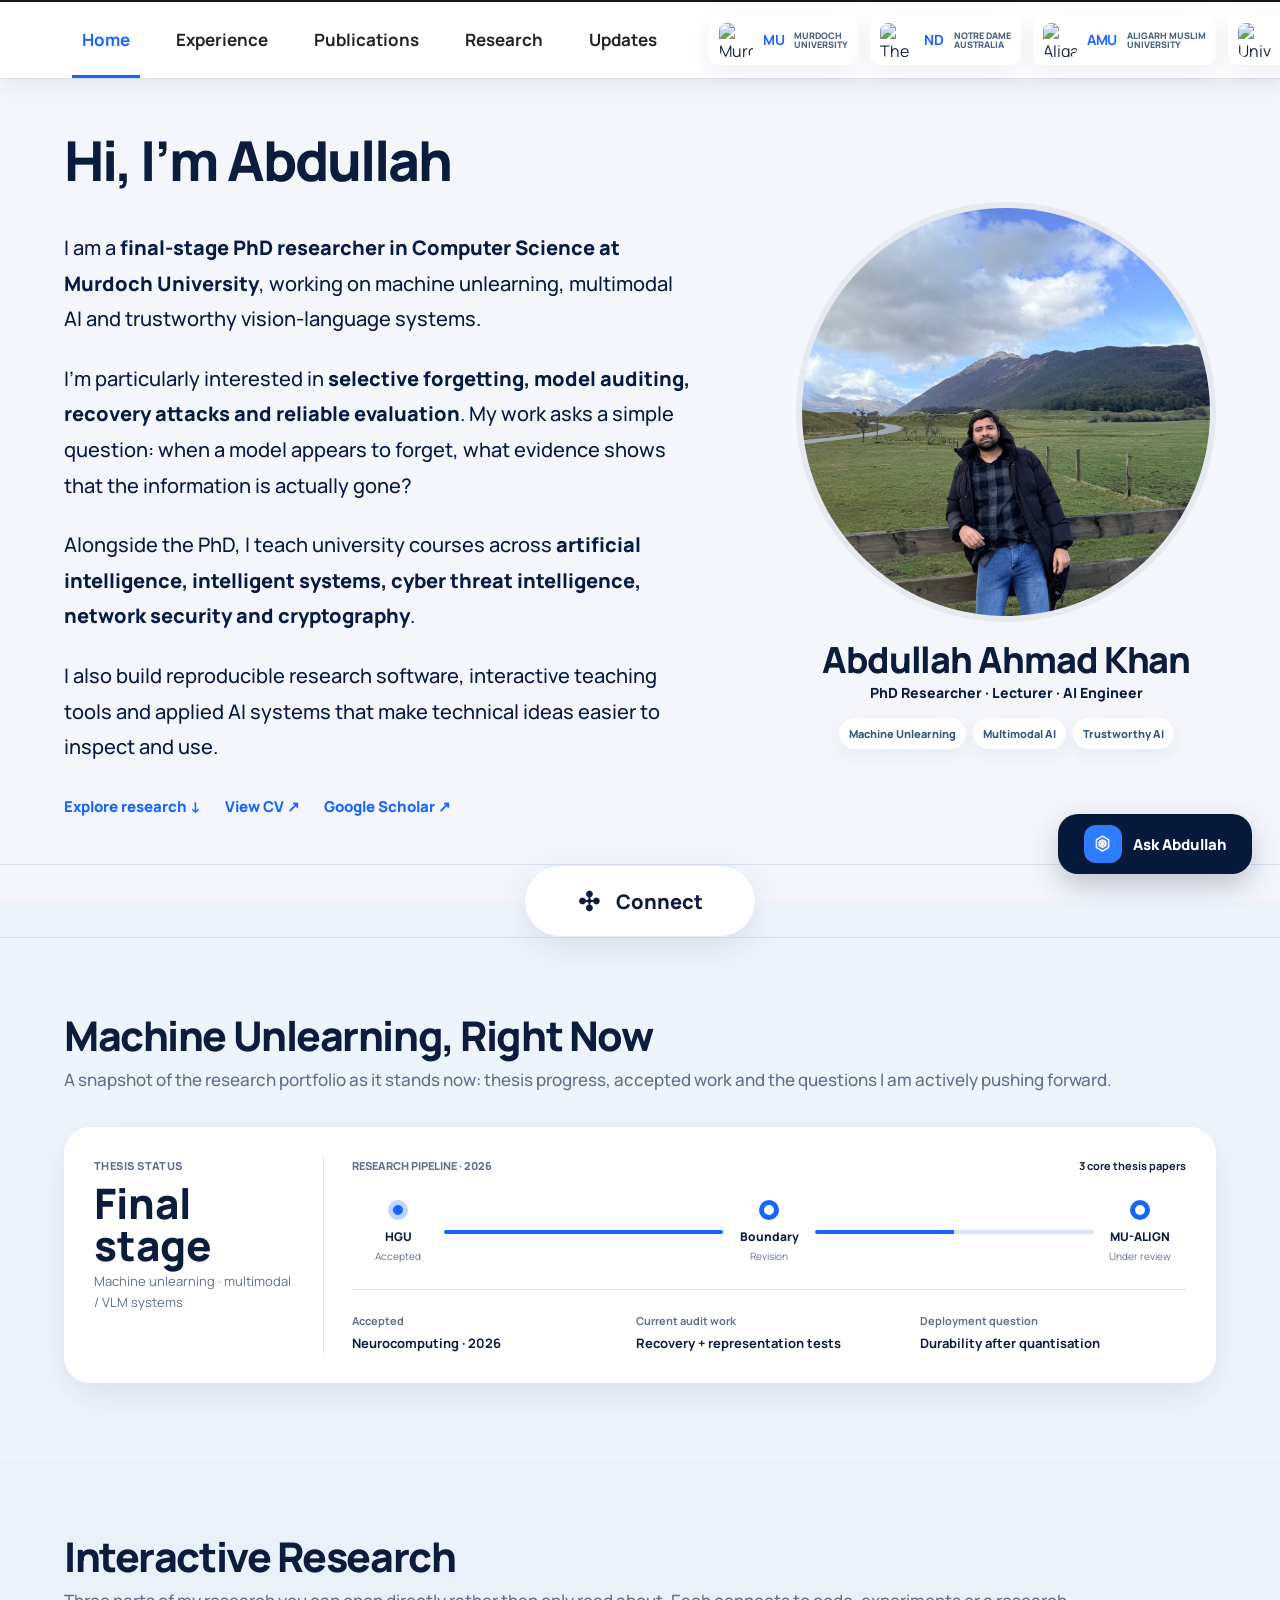
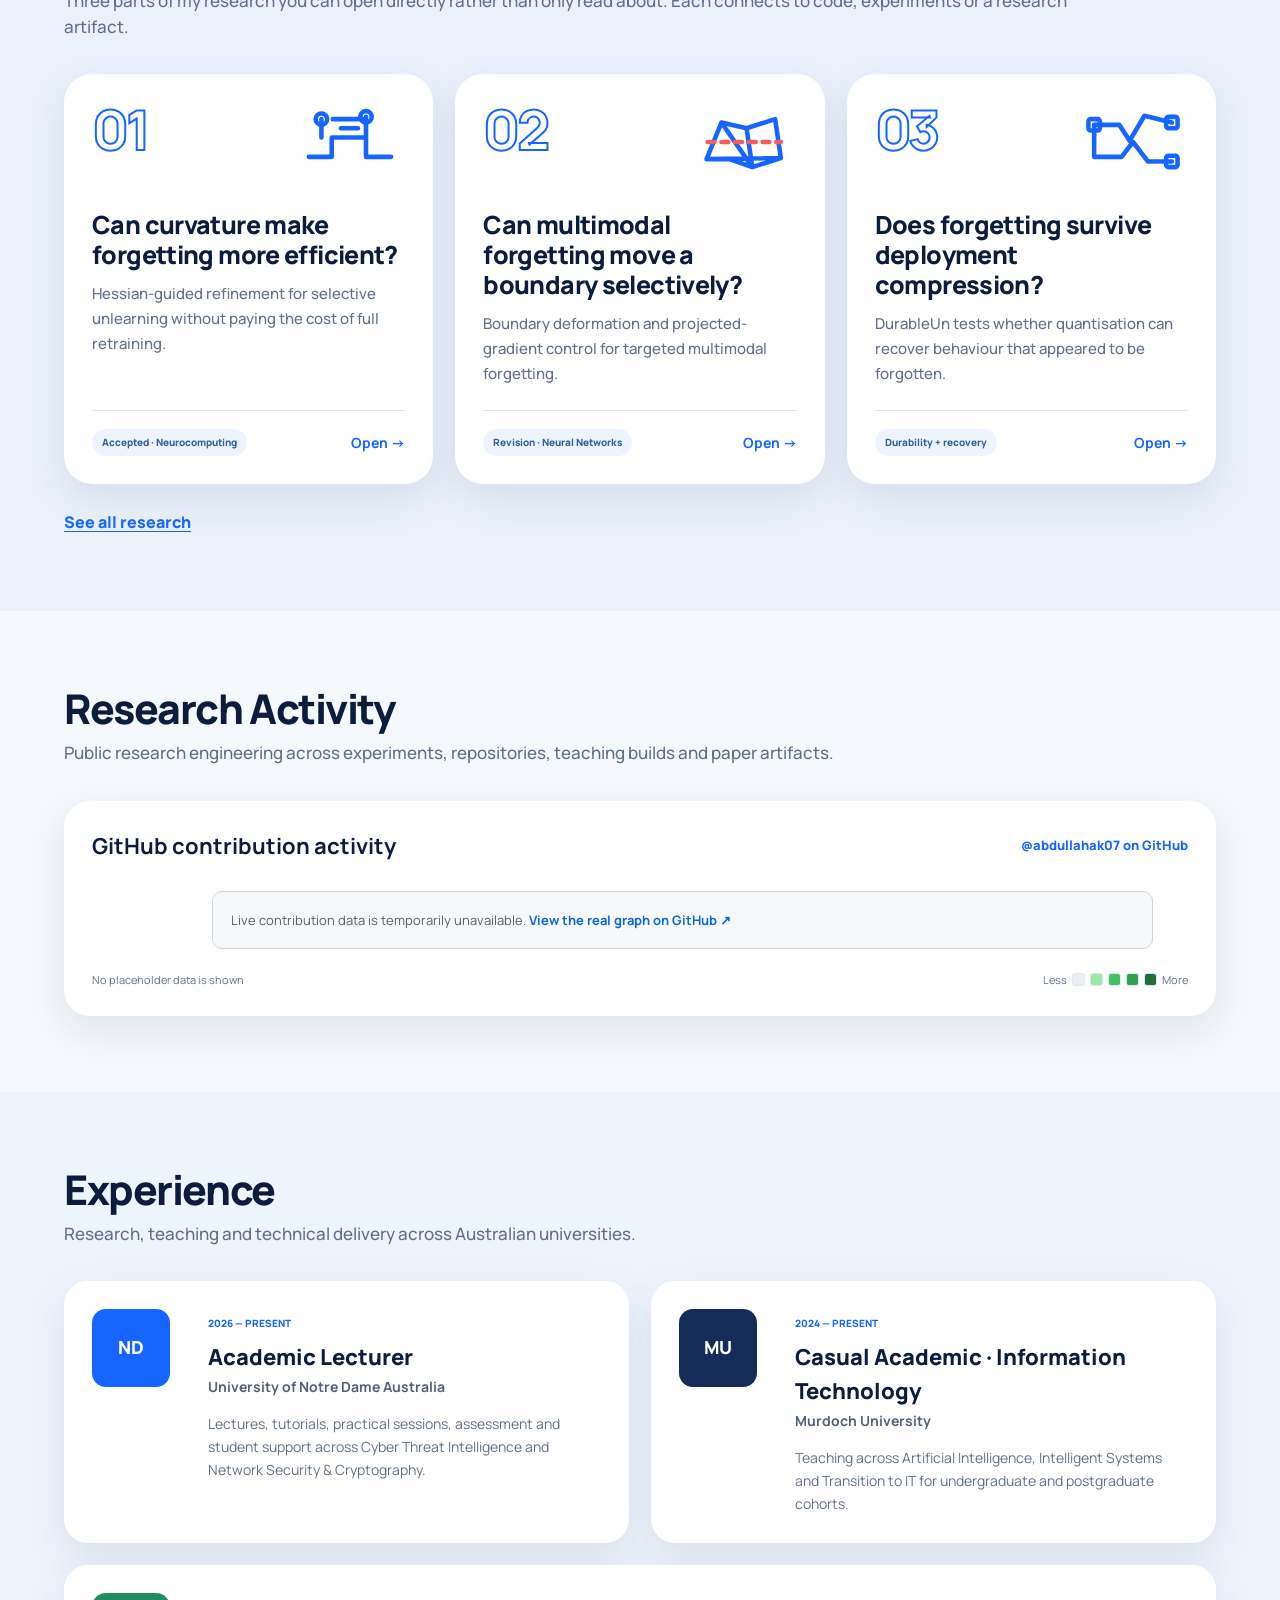
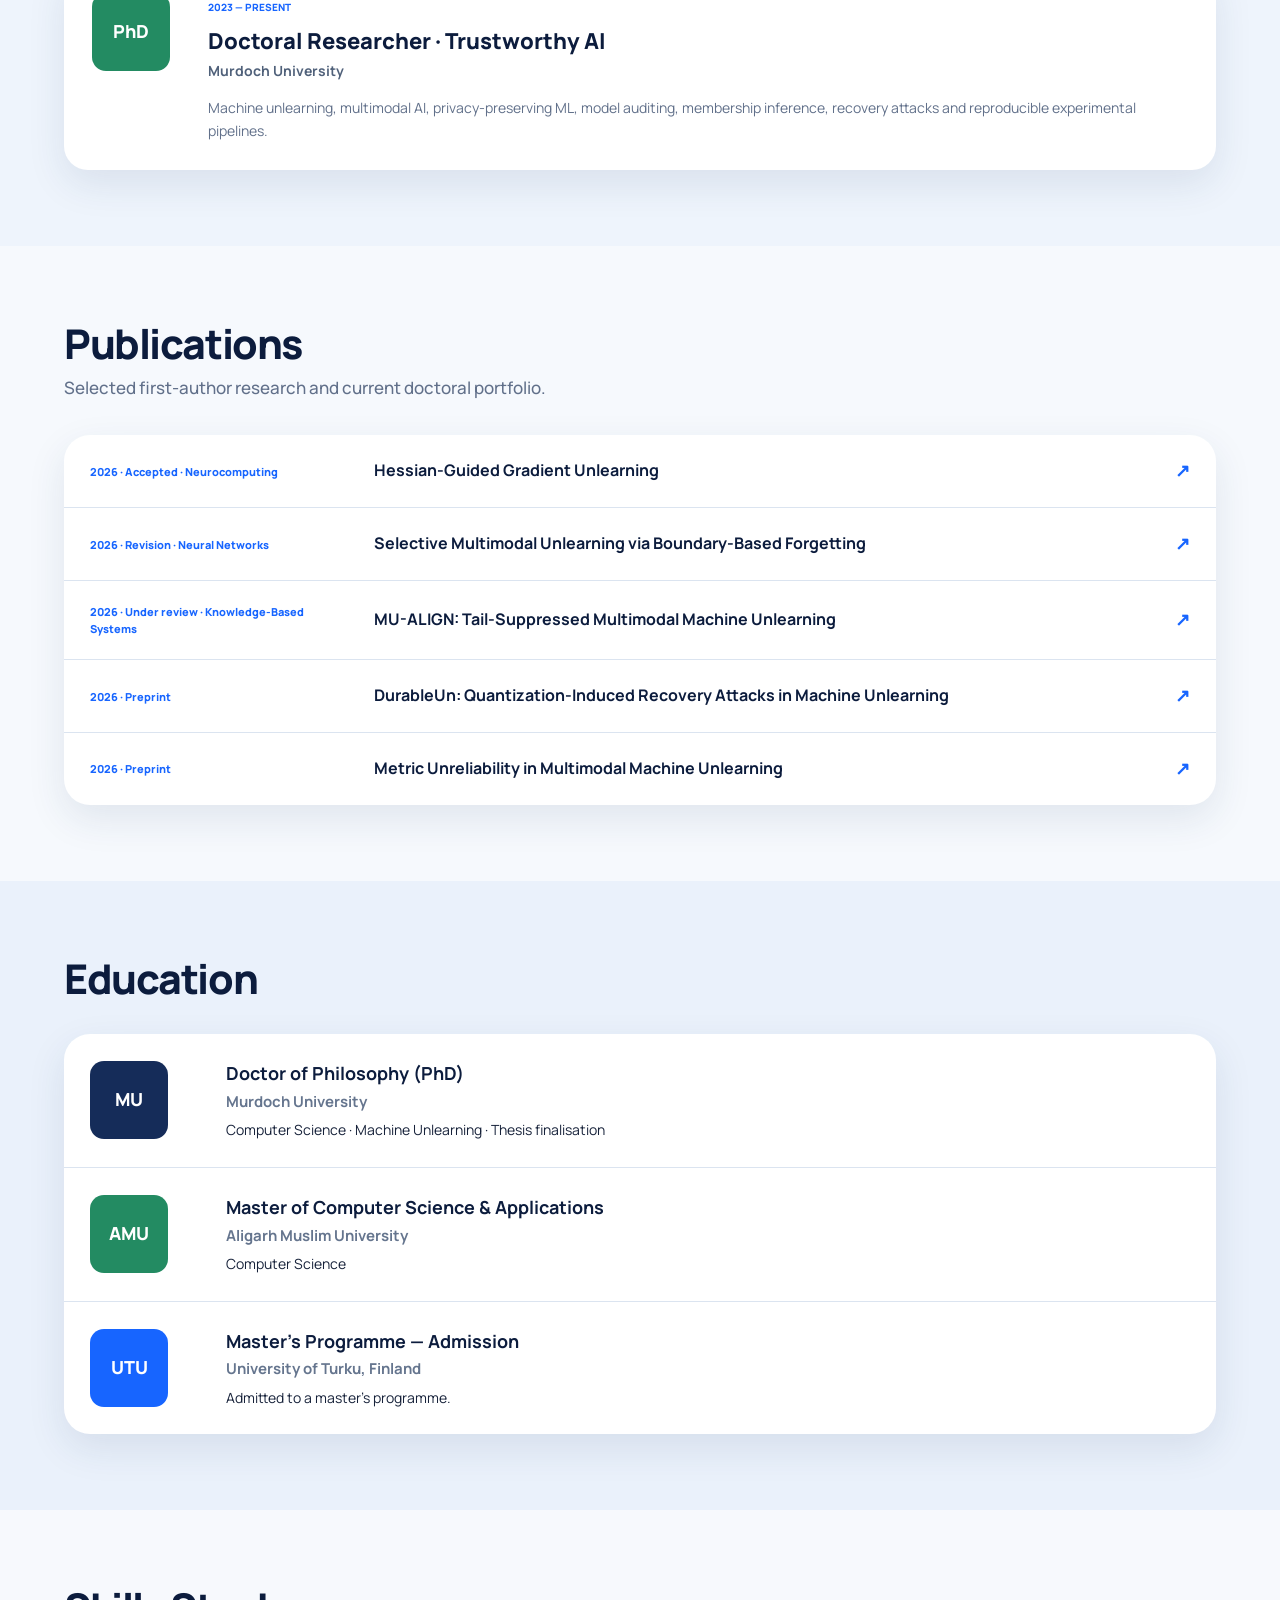
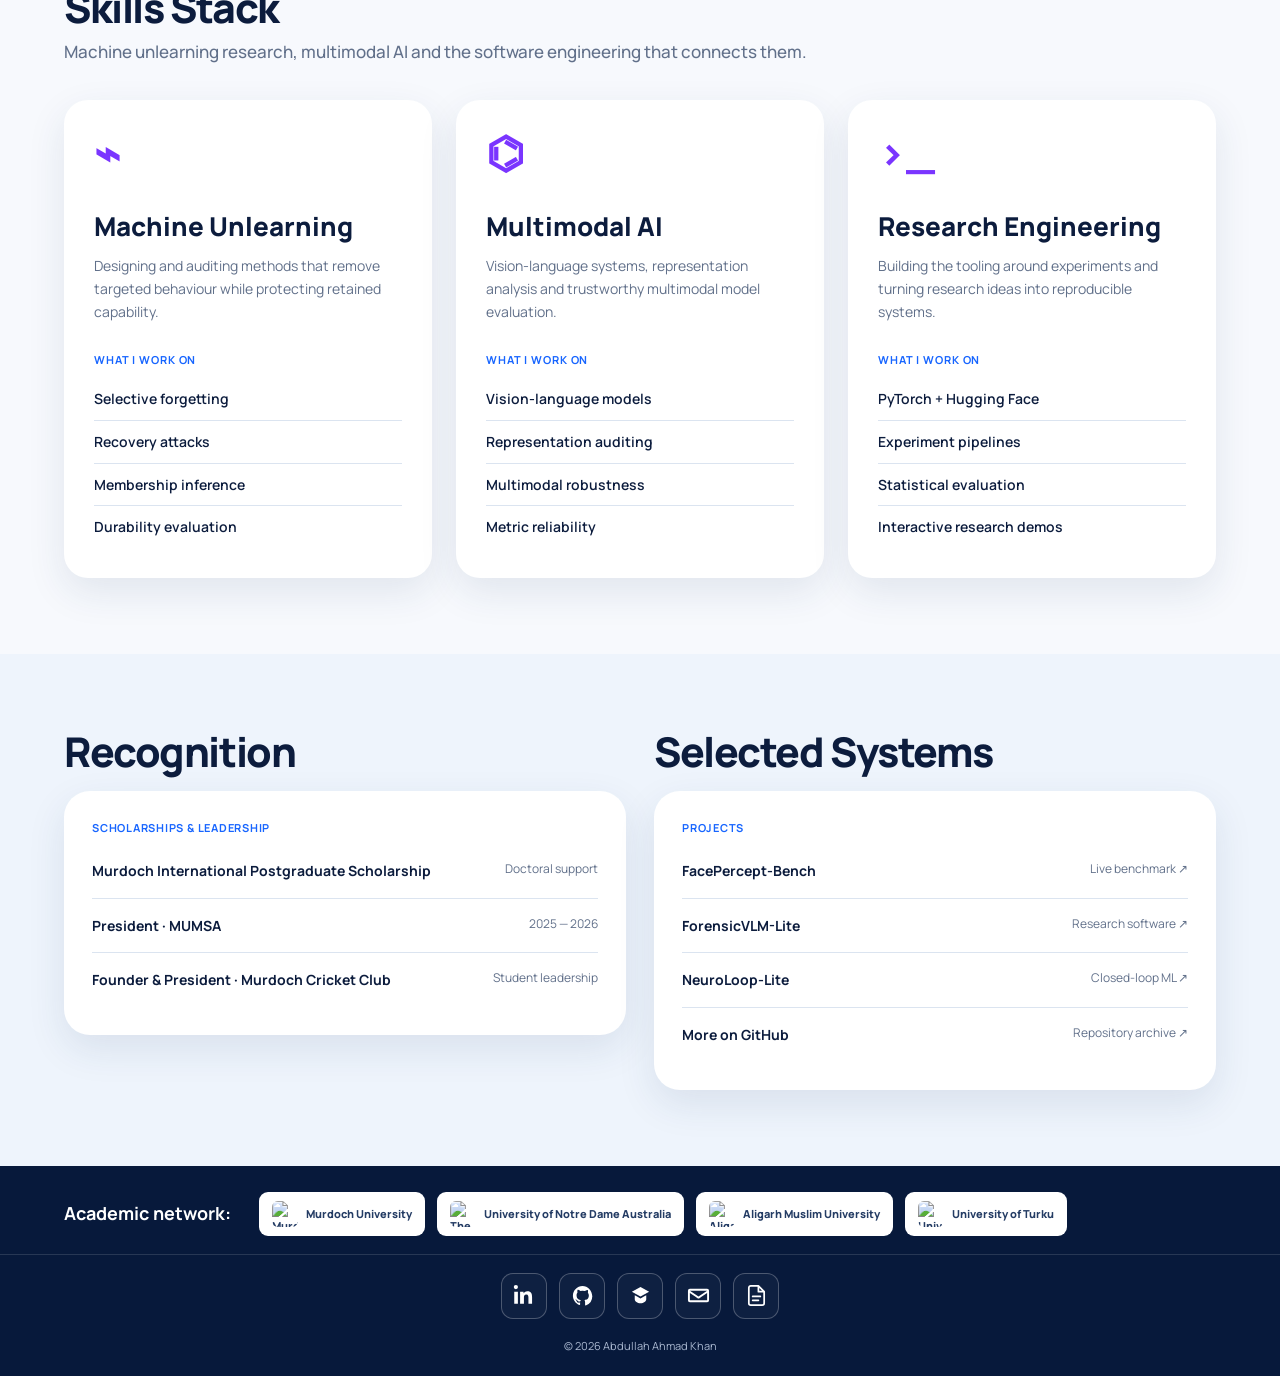
==== index.html @ 315a7f31 "Point homepage directly to uploaded portrait" ====
<!doctype html>
<html lang="en">
<head>
  <meta charset="utf-8" />
  <meta name="viewport" content="width=device-width, initial-scale=1" />
  <meta name="theme-color" content="#f3f6fb" />
  <meta name="description" content="Abdullah Ahmad Khan — PhD researcher, university lecturer and AI engineer working on machine unlearning, multimodal AI and trustworthy vision-language systems." />
  <title>Abdullah Ahmad Khan — Research · Teaching · AI</title>
  <link rel="preconnect" href="https://fonts.googleapis.com" />
  <link rel="preconnect" href="https://fonts.gstatic.com" crossorigin />
  <link href="https://fonts.googleapis.com/css2?family=Manrope:wght@400;500;600;700;800&display=swap" rel="stylesheet" />
  <link rel="stylesheet" href="styles.css?v=30" />
</head>
<body>
  <a class="skip-link" href="#main">Skip to content</a>

  <header class="site-header">
    <div class="nav-shell">
      <nav class="main-nav" aria-label="Primary navigation">
        <a class="active" href="#home">Home</a>
        <a href="#experience">Experience</a>
        <a href="#publications">Publications</a>
        <a href="#research">Research</a>
        <a href="#updates">Updates</a>
      </nav>

      <div class="institution-strip" aria-label="Institutions">
        <span class="institution"><b>MU</b><em>Murdoch<br>University</em></span>
        <span class="institution"><b>ND</b><em>Notre Dame<br>Australia</em></span>
        <span class="institution"><b>AMU</b><em>Aligarh Muslim<br>University</em></span>
      </div>

      <button class="menu-button" type="button" aria-expanded="false" aria-controls="mobileMenu">Menu</button>
    </div>
    <nav id="mobileMenu" class="mobile-menu" aria-hidden="true">
      <a href="#home">Home</a><a href="#experience">Experience</a><a href="#publications">Publications</a><a href="#research">Research</a><a href="#updates">Updates</a><a href="cv.html">CV</a>
    </nav>
  </header>

  <main id="main">
    <section id="home" class="hero section-bg" data-section>
      <div class="content hero-grid">
        <div class="hero-copy">
          <h1>Hi, I’m Abdullah</h1>
          <p>I am a <strong>final-stage PhD researcher in Computer Science at Murdoch University</strong>, working on machine unlearning, multimodal AI and trustworthy vision-language systems.</p>
          <p>I’m particularly interested in <strong>selective forgetting, model auditing, recovery attacks and reliable evaluation</strong>. My work asks a simple question: when a model appears to forget, what evidence shows that the information is actually gone?</p>
          <p>Alongside the PhD, I teach university courses across <strong>artificial intelligence, intelligent systems, cyber threat intelligence, network security and cryptography</strong>.</p>
          <p>I also build reproducible research software, interactive teaching tools and applied AI systems that make technical ideas easier to inspect and use.</p>
          <div class="hero-links">
            <a href="#research">Explore research ↓</a>
            <a href="cv.html">View CV ↗</a>
            <a href="https://scholar.google.com/citations?user=CXdZEF0AAAAJ&hl=en" target="_blank" rel="noopener">Google Scholar ↗</a>
          </div>
        </div>

        <aside class="hero-profile">
          <figure class="portrait-circle">
            <img src="assets/abdullah-profile.jpeg?v=1" alt="Portrait of Abdullah Ahmad Khan" width="900" height="900" fetchpriority="high" />
          </figure>
          <h2>Abdullah Ahmad Khan</h2>
          <p>PhD Researcher · Lecturer · AI Engineer</p>
          <div class="profile-badges"><span>Machine Unlearning</span><span>Multimodal AI</span><span>Trustworthy AI</span></div>
        </aside>
      </div>
    </section>

    <div class="connect-divider"><button type="button" data-connect-open><span>✣</span> Connect</button></div>

    <section id="updates" class="section section-tint" data-section>
      <div class="content">
        <div class="section-heading">
          <h2>Machine Unlearning, Right Now</h2>
          <p>A snapshot of the research portfolio as it stands now: thesis progress, accepted work and the questions I am actively pushing forward.</p>
        </div>

        <div class="status-card">
          <div class="status-feature">
            <span class="mini-label">THESIS STATUS</span>
            <strong>Final stage</strong>
            <p>Machine unlearning · multimodal / VLM systems</p>
          </div>
          <div class="pipeline">
            <div class="pipeline-head"><span>RESEARCH PIPELINE · 2026</span><b>3 core thesis papers</b></div>
            <div class="pipeline-track" aria-label="Research pipeline">
              <div class="pipeline-node done"><i></i><span>HGU</span><small>Accepted</small></div>
              <div class="pipeline-line done"></div>
              <div class="pipeline-node active"><i></i><span>Boundary</span><small>Revision</small></div>
              <div class="pipeline-line active"></div>
              <div class="pipeline-node active"><i></i><span>MU-ALIGN</span><small>Under review</small></div>
            </div>
            <div class="pipeline-notes">
              <div><span>Accepted</span><strong>Neurocomputing · 2026</strong></div>
              <div><span>Current audit work</span><strong>Recovery + representation tests</strong></div>
              <div><span>Deployment question</span><strong>Durability after quantisation</strong></div>
            </div>
          </div>
        </div>
      </div>
    </section>

    <section id="research" class="section section-blue" data-section>
      <div class="content">
        <div class="section-heading">
          <h2>Interactive Research</h2>
          <p>Three parts of my research you can open directly rather than only read about. Each connects to code, experiments or a research artifact.</p>
        </div>

        <div class="research-cards">
          <a class="research-card" href="https://github.com/abdullahak07/Hessian-Guided-Paper" target="_blank" rel="noopener">
            <div class="card-top"><span class="card-number">01</span><svg viewBox="0 0 96 70" aria-hidden="true"><path d="M12 48h20V31h30v17h22M23 31V15m39 16V13M33 15h29M40 23h15"/><circle cx="23" cy="15" r="5"/><circle cx="62" cy="13" r="5"/></svg></div>
            <h3>Can curvature make forgetting more efficient?</h3>
            <p>Hessian-guided refinement for selective unlearning without paying the cost of full retraining.</p>
            <div class="card-foot"><span>Accepted · Neurocomputing</span><b>Open →</b></div>
          </a>

          <a class="research-card" href="https://github.com/abdullahak07/BoundaryUnl" target="_blank" rel="noopener">
            <div class="card-top"><span class="card-number">02</span><svg viewBox="0 0 96 70" aria-hidden="true"><path d="M17 50 30 18l22 5 25-8 5 34-25 8-20-7zM30 18l27 39M52 23l5 34M17 50l65-1"/><path class="dash" d="M18 35h64"/></svg></div>
            <h3>Can multimodal forgetting move a boundary selectively?</h3>
            <p>Boundary deformation and projected-gradient control for targeted multimodal forgetting.</p>
            <div class="card-foot"><span>Revision · Neural Networks</span><b>Open →</b></div>
          </a>

          <a class="research-card" href="https://arxiv.org/abs/2605.02196" target="_blank" rel="noopener">
            <div class="card-top"><span class="card-number">03</span><svg viewBox="0 0 96 70" aria-hidden="true"><path d="M14 20h22l9 14 13-22 24 6M14 20v28h24l10-13 13 17h21"/><rect x="9" y="15" width="10" height="10" rx="2"/><rect x="77" y="13" width="10" height="10" rx="2"/><rect x="77" y="47" width="10" height="10" rx="2"/></svg></div>
            <h3>Does forgetting survive deployment compression?</h3>
            <p>DurableUn tests whether quantisation can recover behaviour that appeared to be forgotten.</p>
            <div class="card-foot"><span>Durability + recovery</span><b>Open →</b></div>
          </a>
        </div>

        <a class="section-link" href="#publications">See all research</a>
      </div>
    </section>

    <section class="section activity-section">
      <div class="content">
        <div class="section-heading">
          <h2>Research Activity</h2>
          <p>Public research engineering across experiments, repositories, teaching builds and paper artifacts.</p>
        </div>
        <div class="activity-card">
          <div class="activity-head"><strong>Public GitHub work</strong><a href="https://github.com/abdullahak07" target="_blank" rel="noopener">@abdullahak07 on GitHub</a></div>
          <div class="activity-months"><span>Sep</span><span>Oct</span><span>Nov</span><span>Dec</span><span>Jan</span><span>Feb</span><span>Mar</span><span>Apr</span><span>May</span><span>Jun</span><span>Jul</span><span>Aug</span></div>
          <div class="heatmap-wrap"><div id="activityGrid" class="activity-grid" aria-hidden="true"></div></div>
          <div class="activity-foot"><span>Research code · teaching demos · applied systems</span><span>Less <i class="l0"></i><i class="l1"></i><i class="l2"></i><i class="l3"></i><i class="l4"></i> More</span></div>
        </div>
      </div>
    </section>

    <section id="experience" class="section section-tint" data-section>
      <div class="content">
        <div class="section-heading"><h2>Experience</h2><p>Research, teaching and technical delivery across Australian universities.</p></div>
        <div class="experience-grid">
          <article class="info-card">
            <div class="logo-mark blue">ND</div>
            <div><span class="eyebrow">2026 — PRESENT</span><h3>Academic Lecturer</h3><h4>University of Notre Dame Australia</h4><p>Lectures, tutorials, practical sessions, assessment and student support across Cyber Threat Intelligence and Network Security & Cryptography.</p></div>
          </article>
          <article class="info-card">
            <div class="logo-mark navy">MU</div>
            <div><span class="eyebrow">2024 — PRESENT</span><h3>Casual Academic · Information Technology</h3><h4>Murdoch University</h4><p>Teaching across Artificial Intelligence, Intelligent Systems and Transition to IT for undergraduate and postgraduate cohorts.</p></div>
          </article>
          <article class="info-card wide">
            <div class="logo-mark green">PhD</div>
            <div><span class="eyebrow">2023 — PRESENT</span><h3>Doctoral Researcher · Trustworthy AI</h3><h4>Murdoch University</h4><p>Machine unlearning, multimodal AI, privacy-preserving ML, model auditing, membership inference, recovery attacks and reproducible experimental pipelines.</p></div>
          </article>
        </div>
      </div>
    </section>

    <section id="publications" class="section publications-section" data-section>
      <div class="content">
        <div class="section-heading"><h2>Publications</h2><p>Selected first-author research and current doctoral portfolio.</p></div>
        <div class="publication-card">
          <a href="https://github.com/abdullahak07/Hessian-Guided-Paper" target="_blank" rel="noopener"><span>2026 · Accepted · Neurocomputing</span><strong>Hessian-Guided Gradient Unlearning</strong><b>↗</b></a>
          <a href="https://github.com/abdullahak07/BoundaryUnl" target="_blank" rel="noopener"><span>2026 · Revision · Neural Networks</span><strong>Selective Multimodal Unlearning via Boundary-Based Forgetting</strong><b>↗</b></a>
          <a href="https://github.com/abdullahak07/MU-Align" target="_blank" rel="noopener"><span>2026 · Under review · Knowledge-Based Systems</span><strong>MU-ALIGN: Tail-Suppressed Multimodal Machine Unlearning</strong><b>↗</b></a>
          <a href="https://arxiv.org/abs/2605.02196" target="_blank" rel="noopener"><span>2026 · Preprint</span><strong>DurableUn: Quantization-Induced Recovery Attacks in Machine Unlearning</strong><b>↗</b></a>
          <a href="https://arxiv.org/abs/2605.02206" target="_blank" rel="noopener"><span>2026 · Preprint</span><strong>Metric Unreliability in Multimodal Machine Unlearning</strong><b>↗</b></a>
        </div>
      </div>
    </section>

    <section class="section section-blue education-section">
      <div class="content">
        <div class="section-heading"><h2>Education</h2></div>
        <div class="education-card">
          <article><div class="logo-mark navy">MU</div><div><strong>Doctor of Philosophy (PhD)</strong><span>Murdoch University</span><p>Computer Science · Machine Unlearning · Thesis finalisation</p></div></article>
          <article><div class="logo-mark green">AMU</div><div><strong>Master of Computer Science & Applications</strong><span>Aligarh Muslim University</span><p>Computer Science</p></div></article>
        </div>
      </div>
    </section>

    <section class="section skills-section">
      <div class="content">
        <div class="section-heading"><h2>Skills Stack</h2><p>Machine unlearning research, multimodal AI and the software engineering that connects them.</p></div>
        <div class="skills-grid">
          <article class="skill-card"><div class="skill-icon">⌁</div><h3>Machine Unlearning</h3><p>Designing and auditing methods that remove targeted behaviour while protecting retained capability.</p><h4>WHAT I WORK ON</h4><ul><li>Selective forgetting</li><li>Recovery attacks</li><li>Membership inference</li><li>Durability evaluation</li></ul></article>
          <article class="skill-card"><div class="skill-icon">⌬</div><h3>Multimodal AI</h3><p>Vision-language systems, representation analysis and trustworthy multimodal model evaluation.</p><h4>WHAT I WORK ON</h4><ul><li>Vision-language models</li><li>Representation auditing</li><li>Multimodal robustness</li><li>Metric reliability</li></ul></article>
          <article class="skill-card"><div class="skill-icon">›_</div><h3>Research Engineering</h3><p>Building the tooling around experiments and turning research ideas into reproducible systems.</p><h4>WHAT I WORK ON</h4><ul><li>PyTorch + Hugging Face</li><li>Experiment pipelines</li><li>Statistical evaluation</li><li>Interactive research demos</li></ul></article>
        </div>
      </div>
    </section>

    <section class="section recognition-section section-tint">
      <div class="content two-panel-grid">
        <div>
          <div class="section-heading compact"><h2>Recognition</h2></div>
          <div class="white-panel">
            <h4>SCHOLARSHIPS & LEADERSHIP</h4>
            <div class="list-row"><strong>Murdoch International Postgraduate Scholarship</strong><span>Doctoral support</span></div>
            <div class="list-row"><strong>President · MUMSA</strong><span>2025 — 2026</span></div>
            <div class="list-row"><strong>Founder & President · Murdoch Cricket Club</strong><span>Student leadership</span></div>
          </div>
        </div>
        <div>
          <div class="section-heading compact"><h2>Selected Systems</h2></div>
          <div class="white-panel">
            <h4>PROJECTS</h4>
            <a class="list-row" href="https://face-percept-bench.vercel.app/" target="_blank" rel="noopener"><strong>FacePercept-Bench</strong><span>Live benchmark ↗</span></a>
            <a class="list-row" href="https://github.com/abdullahak07/ForensicVLM" target="_blank" rel="noopener"><strong>ForensicVLM-Lite</strong><span>Research software ↗</span></a>
            <a class="list-row" href="https://github.com/abdullahak07/NeuroLoop-Lite" target="_blank" rel="noopener"><strong>NeuroLoop-Lite</strong><span>Closed-loop ML ↗</span></a>
            <a class="list-row" href="https://github.com/abdullahak07?tab=repositories" target="_blank" rel="noopener"><strong>More on GitHub</strong><span>Repository archive ↗</span></a>
          </div>
        </div>
      </div>
    </section>
  </main>

  <footer class="site-footer">
    <div class="footer-top content"><strong>Academic network:</strong><div class="footer-badges"><span>Murdoch University</span><span>University of Notre Dame Australia</span><span>Aligarh Muslim University</span></div></div>
    <div class="footer-bottom content">
      <div class="socials"><a href="https://www.linkedin.com/in/abdullahakhan" target="_blank" rel="noopener">in</a><a href="https://github.com/abdullahak07" target="_blank" rel="noopener">GH</a><a href="https://scholar.google.com/citations?user=CXdZEF0AAAAJ&hl=en" target="_blank" rel="noopener">GS</a><a href="mailto:aahmad607@gmail.com">@</a><a href="cv.html">CV</a></div>
      <span>© <span id="year"></span> Abdullah Ahmad Khan</span>
    </div>
  </footer>

  <button class="top-button" type="button" data-top>↑ Top</button>
  <button class="connect-button" type="button" data-connect-open><span>✣</span> Connect</button>

  <div class="connect-panel" data-connect-panel aria-hidden="true">
    <button class="connect-close" type="button" data-connect-close aria-label="Close connect panel">×</button>
    <span class="mini-label">CONNECT</span><h2>Let’s talk.</h2><p>Research collaboration, teaching, academic roles or applied AI work.</p>
    <a href="mailto:aahmad607@gmail.com">Email Abdullah ↗</a><a href="https://www.linkedin.com/in/abdullahakhan" target="_blank" rel="noopener">LinkedIn ↗</a><a href="cv.html">View CV ↗</a>
  </div>

  <script src="script.js?v=31" defer></script>
</body>
</html>
---- styles.css ----
:root{
  --bg:#f3f6fb;
  --bg-2:#edf3fb;
  --surface:#ffffff;
  --navy:#0c1c3d;
  --text:#17223a;
  --muted:#61708a;
  --line:#dbe4f0;
  --blue:#1765ff;
  --blue-2:#2f7bff;
  --blue-soft:#e8f0ff;
  --green:#20b57b;
  --orange:#f58a5f;
  --shadow:0 14px 38px rgba(30,55,95,.10);
  --radius:26px;
  --content:1500px;
  --gutter:clamp(24px,5vw,72px);
  --font:"Manrope",Arial,sans-serif;
}

*{box-sizing:border-box}
html{scroll-behavior:smooth;background:var(--bg)}
body{margin:0;background:var(--bg);color:var(--text);font-family:var(--font);font-size:16px;line-height:1.55;-webkit-font-smoothing:antialiased;text-rendering:optimizeLegibility}
a{color:inherit;text-decoration:none}
button,input,textarea{font:inherit}
img{display:block;max-width:100%}
::selection{background:#cfe0ff;color:var(--navy)}
:focus-visible{outline:3px solid rgba(23,101,255,.35);outline-offset:3px}

.content{width:min(var(--content),100%);margin:0 auto;padding-left:var(--gutter);padding-right:var(--gutter)}
section[id]{scroll-margin-top:86px}
.skip-link{position:fixed;top:10px;left:12px;z-index:10000;transform:translateY(-160%);background:var(--navy);color:white;padding:10px 14px;border-radius:10px}
.skip-link:focus{transform:none}

.site-header{position:sticky;top:0;z-index:1000;background:rgba(255,255,255,.98);border-top:2px solid #151515;border-bottom:1px solid #dbe2ec;box-shadow:0 6px 20px rgba(20,38,70,.08)}
.nav-shell{width:min(var(--content),100%);min-height:76px;margin:0 auto;padding:0 var(--gutter);display:grid;grid-template-columns:auto 1fr auto;align-items:center;gap:34px}
.main-nav{display:flex;align-items:stretch;height:76px;gap:10px}
.main-nav a{position:relative;display:flex;align-items:center;padding:0 18px;font-size:17px;font-weight:700;color:#232323;transition:color .18s ease}
.main-nav a::after{content:"";position:absolute;left:8px;right:8px;bottom:0;height:3px;background:var(--blue);transform:scaleX(0);transform-origin:center;transition:transform .18s ease}
.main-nav a:hover,.main-nav a.active{color:var(--blue)}
.main-nav a:hover::after,.main-nav a.active::after{transform:scaleX(1)}
.institution-strip{justify-self:end;display:flex;align-items:center;gap:12px}
.institution{display:flex;align-items:center;gap:9px;min-height:50px;padding:6px 11px;border-radius:10px;background:#fff;box-shadow:0 8px 24px rgba(25,48,85,.07)}
.institution b{font-size:14px;color:var(--blue);letter-spacing:-.02em}
.institution em{font-style:normal;font-size:9px;line-height:1.05;font-weight:800;color:#45607e;text-transform:uppercase}
.menu-button{display:none;background:none;border:0;color:var(--navy);font-weight:800;font-size:15px;cursor:pointer;min-height:44px}
.mobile-menu{display:none}

.section{padding:76px 0}
.section-bg{background:#f4f6fb}
.section-tint{background:#eef4fc}
.section-blue{background:#eaf1fb}
.section-heading{margin-bottom:34px}
.section-heading h2{margin:0;color:var(--navy);font-size:clamp(34px,3.2vw,48px);line-height:1.05;letter-spacing:-.035em;font-weight:800}
.section-heading p{max-width:1050px;margin:10px 0 0;color:var(--muted);font-size:17px;line-height:1.55;font-weight:500}
.section-heading.compact{margin-bottom:18px}
.section-link{display:inline-block;margin-top:26px;color:var(--blue);font-size:16px;font-weight:800;text-decoration:underline;text-underline-offset:3px}

.hero{padding:54px 0 46px}
.hero-grid{display:grid;grid-template-columns:minmax(0,1.08fr) minmax(360px,.72fr);gap:clamp(58px,8vw,130px);align-items:center}
.hero-copy h1{margin:0 0 42px;color:var(--navy);font-size:clamp(44px,4.3vw,64px);line-height:1;font-weight:800;letter-spacing:-.035em}
.hero-copy p{max-width:790px;margin:0 0 24px;color:#071b42;font-size:20px;line-height:1.78;font-weight:500}
.hero-copy strong{font-weight:800;color:#061b43}
.hero-links{display:flex;flex-wrap:wrap;gap:14px 24px;margin-top:30px}
.hero-links a{color:var(--blue);font-weight:800;font-size:15px}
.hero-profile{text-align:center}
.portrait-circle{width:min(100%,520px);aspect-ratio:1;margin:0 auto;border-radius:50%;padding:7px;background:#e6eaf0;overflow:hidden}
.portrait-circle img{width:100%;height:100%;border-radius:50%;object-fit:cover;object-position:center top}
.hero-profile h2{margin:18px 0 2px;color:var(--navy);font-size:36px;line-height:1.1;font-weight:800;letter-spacing:-.03em}
.hero-profile>p{margin:0;color:var(--navy);font-size:14px;font-weight:800}
.profile-badges{display:flex;justify-content:center;flex-wrap:wrap;gap:7px;margin-top:14px}
.profile-badges span{padding:7px 10px;border-radius:999px;background:white;color:#38557b;font-size:11px;font-weight:800;box-shadow:0 6px 16px rgba(33,57,94,.06)}

.connect-divider{position:relative;height:74px;background:linear-gradient(to bottom,#f4f6fb 50%,#eef4fc 50%);border-top:1px solid #d9e2ef;border-bottom:1px solid #d9e2ef;display:flex;align-items:center;justify-content:center}
.connect-divider button{display:inline-flex;align-items:center;gap:16px;min-width:232px;min-height:72px;justify-content:center;border:1px solid #e4eaf3;border-radius:999px;background:white;color:var(--navy);box-shadow:var(--shadow);font-size:20px;font-weight:800;cursor:pointer}
.connect-divider button span{font-size:26px}

.status-card,.activity-card,.education-card,.publication-card,.white-panel{background:white;border-radius:var(--radius);box-shadow:var(--shadow)}
.status-card{display:grid;grid-template-columns:230px 1fr;gap:28px;padding:30px}
.status-feature{border-right:1px solid var(--line);padding-right:26px}
.mini-label{display:block;color:#5e6f87;font-size:11px;font-weight:800;letter-spacing:.04em}
.status-feature strong{display:block;margin:8px 0 5px;color:var(--navy);font-size:42px;line-height:1;font-weight:800}
.status-feature p{margin:0;color:var(--muted);font-size:13px}
.pipeline{min-width:0}
.pipeline-head{display:flex;justify-content:space-between;gap:20px;color:#60708a;font-size:11px;font-weight:800}
.pipeline-head b{color:var(--navy)}
.pipeline-track{display:grid;grid-template-columns:auto 1fr auto 1fr auto;align-items:center;margin:26px 0 24px}
.pipeline-node{text-align:center;min-width:92px}
.pipeline-node i{display:block;width:20px;height:20px;margin:0 auto 8px;border-radius:50%;border:5px solid #d8e5ff;background:#8fb4ff}
.pipeline-node.done i{background:var(--blue);border-color:#bfd3ff}
.pipeline-node.active i{background:#fff;border:5px solid var(--blue)}
.pipeline-node span{display:block;color:var(--navy);font-size:12px;font-weight:800}
.pipeline-node small{display:block;margin-top:2px;color:var(--muted);font-size:10px}
.pipeline-line{height:4px;background:#dbe7f8;border-radius:99px}
.pipeline-line.done{background:var(--blue)}
.pipeline-line.active{background:linear-gradient(to right,var(--blue) 50%,#dbe7f8 50%)}
.pipeline-notes{display:grid;grid-template-columns:repeat(3,1fr);gap:18px;padding-top:22px;border-top:1px solid var(--line)}
.pipeline-notes span{display:block;color:var(--muted);font-size:11px;font-weight:700}
.pipeline-notes strong{display:block;margin-top:4px;color:var(--navy);font-size:13px}

.research-cards{display:grid;grid-template-columns:repeat(3,1fr);gap:22px}
.research-card{display:flex;flex-direction:column;min-height:410px;padding:28px;border-radius:28px;background:white;box-shadow:var(--shadow);transition:transform .2s ease,box-shadow .2s ease}
.research-card:hover{transform:translateY(-4px);box-shadow:0 20px 44px rgba(30,55,95,.15)}
.card-top{display:flex;justify-content:space-between;align-items:flex-start;gap:24px}
.card-number{font-size:55px;line-height:1;color:white;-webkit-text-stroke:2px var(--blue);font-weight:800;letter-spacing:-.06em}
.research-card svg{width:110px;height:80px;stroke:var(--blue);fill:none;stroke-width:4;stroke-linecap:round;stroke-linejoin:round}
.research-card svg .dash{stroke-dasharray:6 6;stroke:#f45d5d}
.research-card h3{margin:28px 0 12px;color:var(--navy);font-size:25px;line-height:1.2;font-weight:800;letter-spacing:-.025em}
.research-card>p{margin:0;color:var(--muted);font-size:15px;line-height:1.65;font-weight:500}
.card-foot{margin-top:auto;padding-top:18px;border-top:1px solid var(--line);display:flex;justify-content:space-between;gap:18px;align-items:center}
.card-foot span{padding:6px 10px;border-radius:999px;background:#eef4ff;color:#375f98;font-size:10px;font-weight:800}
.card-foot b{color:var(--blue);font-size:14px}

.activity-section{background:#f5f8fc}
.activity-card{padding:28px}
.activity-head,.activity-foot{display:flex;justify-content:space-between;gap:24px;align-items:center}
.activity-head strong{color:var(--navy);font-size:22px}
.activity-head a{color:var(--blue);font-size:13px;font-weight:800}
.activity-months{display:grid;grid-template-columns:repeat(12,1fr);gap:5px;margin:22px 35px 6px 120px;color:var(--muted);font-size:10px}
.heatmap-wrap{overflow:hidden;padding:0 35px 0 120px}
.activity-grid{display:grid;grid-template-rows:repeat(7,13px);grid-auto-flow:column;grid-auto-columns:13px;gap:4px;min-width:max-content}
.activity-grid i{display:block;width:13px;height:13px;border-radius:3px;background:#eef3fb;border:1px solid #dce7f7}
.activity-grid i.l1{background:#dce9ff}.activity-grid i.l2{background:#a9c7ff}.activity-grid i.l3{background:#6498ff}.activity-grid i.l4{background:#1765ff}
.activity-foot{margin-top:22px;color:var(--muted);font-size:11px}
.activity-foot span:last-child{display:flex;align-items:center;gap:5px}
.activity-foot i{display:inline-block;width:13px;height:13px;border-radius:3px;border:1px solid #dce7f7}
.activity-foot .l0{background:#eef3fb}.activity-foot .l1{background:#dce9ff}.activity-foot .l2{background:#a9c7ff}.activity-foot .l3{background:#6498ff}.activity-foot .l4{background:#1765ff}

.experience-grid{display:grid;grid-template-columns:1fr 1fr;gap:22px}
.info-card{display:grid;grid-template-columns:92px 1fr;gap:24px;padding:28px;background:white;border-radius:24px;box-shadow:var(--shadow)}
.info-card.wide{grid-column:1/-1}
.logo-mark{width:78px;height:78px;border-radius:14px;display:grid;place-items:center;color:white;font-size:18px;font-weight:800}
.logo-mark.blue{background:#1765ff}.logo-mark.navy{background:#152c59}.logo-mark.green{background:#238b62}
.info-card .eyebrow{color:var(--blue);font-size:10px;font-weight:800}
.info-card h3{margin:6px 0 2px;color:var(--navy);font-size:22px;font-weight:800}
.info-card h4{margin:0;color:#50617a;font-size:14px}
.info-card p{margin:14px 0 0;color:var(--muted);font-size:14px;line-height:1.65}

.publications-section{background:#f6f9fd}
.publication-card{overflow:hidden}
.publication-card a{display:grid;grid-template-columns:260px minmax(0,1fr) 34px;gap:24px;align-items:center;padding:22px 26px;border-bottom:1px solid var(--line);transition:background .18s ease}
.publication-card a:last-child{border-bottom:0}
.publication-card a:hover{background:#f7faff}
.publication-card span{color:var(--blue);font-size:11px;font-weight:800}
.publication-card strong{color:var(--navy);font-size:16px;line-height:1.35}
.publication-card b{justify-self:end;color:var(--blue);font-size:18px}

.education-card{overflow:hidden}
.education-card article{display:grid;grid-template-columns:110px 1fr;gap:26px;align-items:center;padding:26px;border-bottom:1px solid var(--line)}
.education-card article:last-child{border-bottom:0}
.education-card strong{display:block;color:var(--navy);font-size:18px}
.education-card span{display:block;margin-top:2px;color:#65758e;font-size:15px;font-weight:700}
.education-card p{margin:6px 0 0;color:var(--text);font-size:14px}

.skills-section{background:#f7f9fd}
.skills-grid{display:grid;grid-template-columns:repeat(3,1fr);gap:24px}
.skill-card{padding:30px;background:white;border-radius:24px;box-shadow:var(--shadow)}
.skill-icon{height:58px;color:#7a35ff;font-size:44px;font-weight:700;line-height:1}
.skill-card h3{margin:18px 0 8px;color:var(--navy);font-size:26px;font-weight:800}
.skill-card>p{margin:0;color:var(--muted);font-size:14px;line-height:1.65}
.skill-card h4{margin:28px 0 10px;color:var(--blue);font-size:11px;letter-spacing:.08em}
.skill-card ul{list-style:none;margin:0;padding:0}
.skill-card li{padding:10px 0;border-bottom:1px solid var(--line);color:var(--navy);font-size:14px;font-weight:600}
.skill-card li:last-child{border-bottom:0}

.two-panel-grid{display:grid;grid-template-columns:1fr 1fr;gap:28px}
.white-panel{padding:28px}
.white-panel h4{margin:0 0 8px;color:var(--blue);font-size:11px;letter-spacing:.07em}
.list-row{display:flex;justify-content:space-between;gap:24px;padding:16px 0;border-bottom:1px solid var(--line)}
.list-row:last-child{border-bottom:0}
.list-row strong{color:var(--navy);font-size:14px}
.list-row span{color:var(--muted);font-size:12px;text-align:right}

.site-footer{background:#07193b;color:white;padding:26px 0 22px}
.footer-top{display:flex;align-items:center;gap:28px;padding-bottom:18px;border-bottom:1px solid rgba(255,255,255,.13)}
.footer-top>strong{font-size:18px}
.footer-badges{display:flex;flex-wrap:wrap;gap:12px}
.footer-badges span{padding:9px 13px;border-radius:9px;background:white;color:#243c64;font-size:11px;font-weight:800}
.footer-bottom{display:flex;justify-content:space-between;gap:24px;align-items:center;padding-top:18px;color:#aab8d0;font-size:11px}
.socials{display:flex;gap:12px}
.socials a{display:grid;place-items:center;min-width:42px;height:42px;padding:0 9px;border:1px solid rgba(255,255,255,.28);border-radius:10px;color:white;font-size:12px;font-weight:800}

.top-button,.connect-button{position:fixed;right:28px;z-index:900;border:0;cursor:pointer;font-weight:800;box-shadow:0 12px 30px rgba(18,41,77,.24)}
.top-button{bottom:94px;min-width:86px;height:48px;border-radius:16px;background:var(--blue);color:white;opacity:0;pointer-events:none;transform:translateY(10px);transition:.2s ease}
.top-button.visible{opacity:1;pointer-events:auto;transform:none}
.connect-button{bottom:26px;min-width:210px;height:60px;border-radius:20px;background:#07193b;color:white;font-size:15px}
.connect-button span{display:inline-grid;place-items:center;width:34px;height:34px;margin-right:8px;border-radius:11px;background:#2e7cff}
.connect-panel{position:fixed;right:28px;bottom:100px;z-index:950;width:min(360px,calc(100vw - 32px));padding:28px;border-radius:24px;background:white;box-shadow:0 24px 70px rgba(9,31,68,.24);transform:translateY(20px) scale(.98);opacity:0;pointer-events:none;transition:.2s ease}
.connect-panel.open{transform:none;opacity:1;pointer-events:auto}
.connect-panel h2{margin:8px 0;color:var(--navy);font-size:32px}
.connect-panel p{margin:0 0 18px;color:var(--muted);font-size:14px}
.connect-panel>a{display:block;padding:12px 0;border-top:1px solid var(--line);color:var(--blue);font-weight:800}
.connect-close{position:absolute;right:16px;top:12px;border:0;background:none;color:var(--muted);font-size:28px;cursor:pointer}

@media(max-width:1180px){
  .institution-strip .institution:nth-child(3){display:none}
  .main-nav a{padding:0 11px;font-size:15px}
  .hero-grid{grid-template-columns:1fr 420px;gap:50px}
  .hero-copy p{font-size:18px}
  .research-card{min-height:440px}
}

@media(max-width:960px){
  .nav-shell{grid-template-columns:1fr auto;min-height:68px}
  .main-nav,.institution-strip{display:none}
  .menu-button{display:block}
  .mobile-menu{display:none;padding:12px var(--gutter) 18px;border-top:1px solid var(--line);background:white}
  .mobile-menu.open{display:grid}
  .mobile-menu a{padding:12px 0;border-bottom:1px solid var(--line);font-weight:800;color:var(--navy)}
  .hero-grid{grid-template-columns:1fr;gap:42px}
  .hero-profile{max-width:520px;margin:0 auto}
  .portrait-circle{width:min(86vw,470px)}
  .status-card{grid-template-columns:1fr}
  .status-feature{border-right:0;border-bottom:1px solid var(--line);padding:0 0 22px}
  .research-cards,.skills-grid{grid-template-columns:1fr}
  .research-card{min-height:360px}
  .experience-grid,.two-panel-grid{grid-template-columns:1fr}
  .info-card.wide{grid-column:auto}
  .publication-card a{grid-template-columns:180px 1fr 28px}
}

@media(max-width:700px){
  body{font-size:15px}
  .section{padding:54px 0}
  .hero{padding:38px 0 34px}
  .hero-copy h1{font-size:42px;margin-bottom:28px}
  .hero-copy p{font-size:16px;line-height:1.7;margin-bottom:18px}
  .hero-profile h2{font-size:28px}
  .connect-divider{height:62px}
  .connect-divider button{min-width:190px;min-height:58px;font-size:16px}
  .section-heading h2{font-size:34px}
  .section-heading p{font-size:15px}
  .pipeline-track{grid-template-columns:1fr;gap:12px}
  .pipeline-line{width:4px;height:28px;margin:auto}
  .pipeline-notes{grid-template-columns:1fr}
  .activity-head,.activity-foot{align-items:flex-start;flex-direction:column}
  .activity-months{display:none}
  .heatmap-wrap{padding:0;overflow:auto;margin-top:20px}
  .activity-grid{grid-auto-columns:11px;grid-template-rows:repeat(7,11px);gap:3px}
  .activity-grid i{width:11px;height:11px}
  .info-card{grid-template-columns:64px 1fr;padding:22px;gap:16px}
  .logo-mark{width:58px;height:58px;font-size:13px}
  .publication-card a{grid-template-columns:1fr 24px;gap:8px 16px;padding:20px}
  .publication-card span{grid-column:1/-1}
  .publication-card strong{font-size:14px}
  .education-card article{grid-template-columns:68px 1fr;padding:20px;gap:16px}
  .list-row{flex-direction:column;gap:3px}
  .list-row span{text-align:left}
  .footer-top,.footer-bottom{align-items:flex-start;flex-direction:column}
  .top-button,.connect-button{right:14px}
  .connect-button{min-width:150px;height:54px}
  .connect-panel{right:16px;bottom:86px}
}

@media(prefers-reduced-motion:reduce){html{scroll-behavior:auto}*{animation:none!important;transition:none!important}}
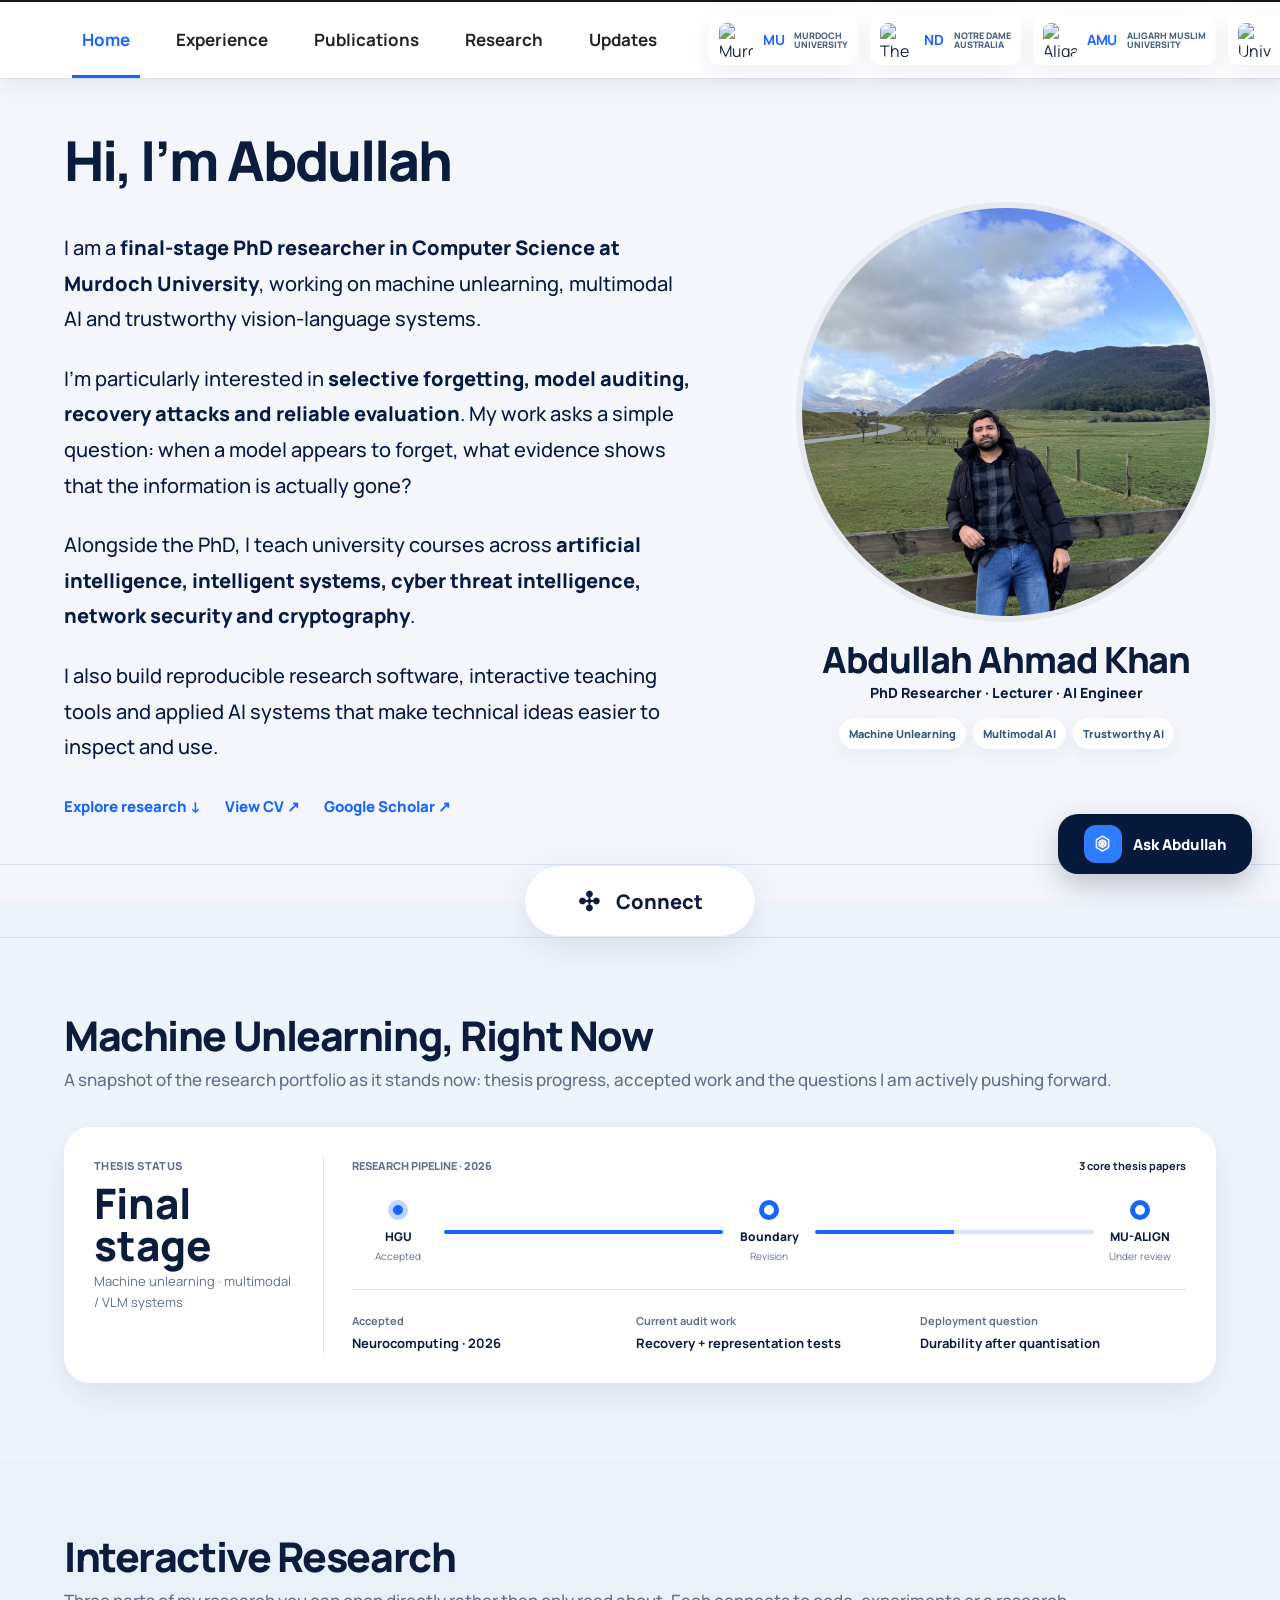
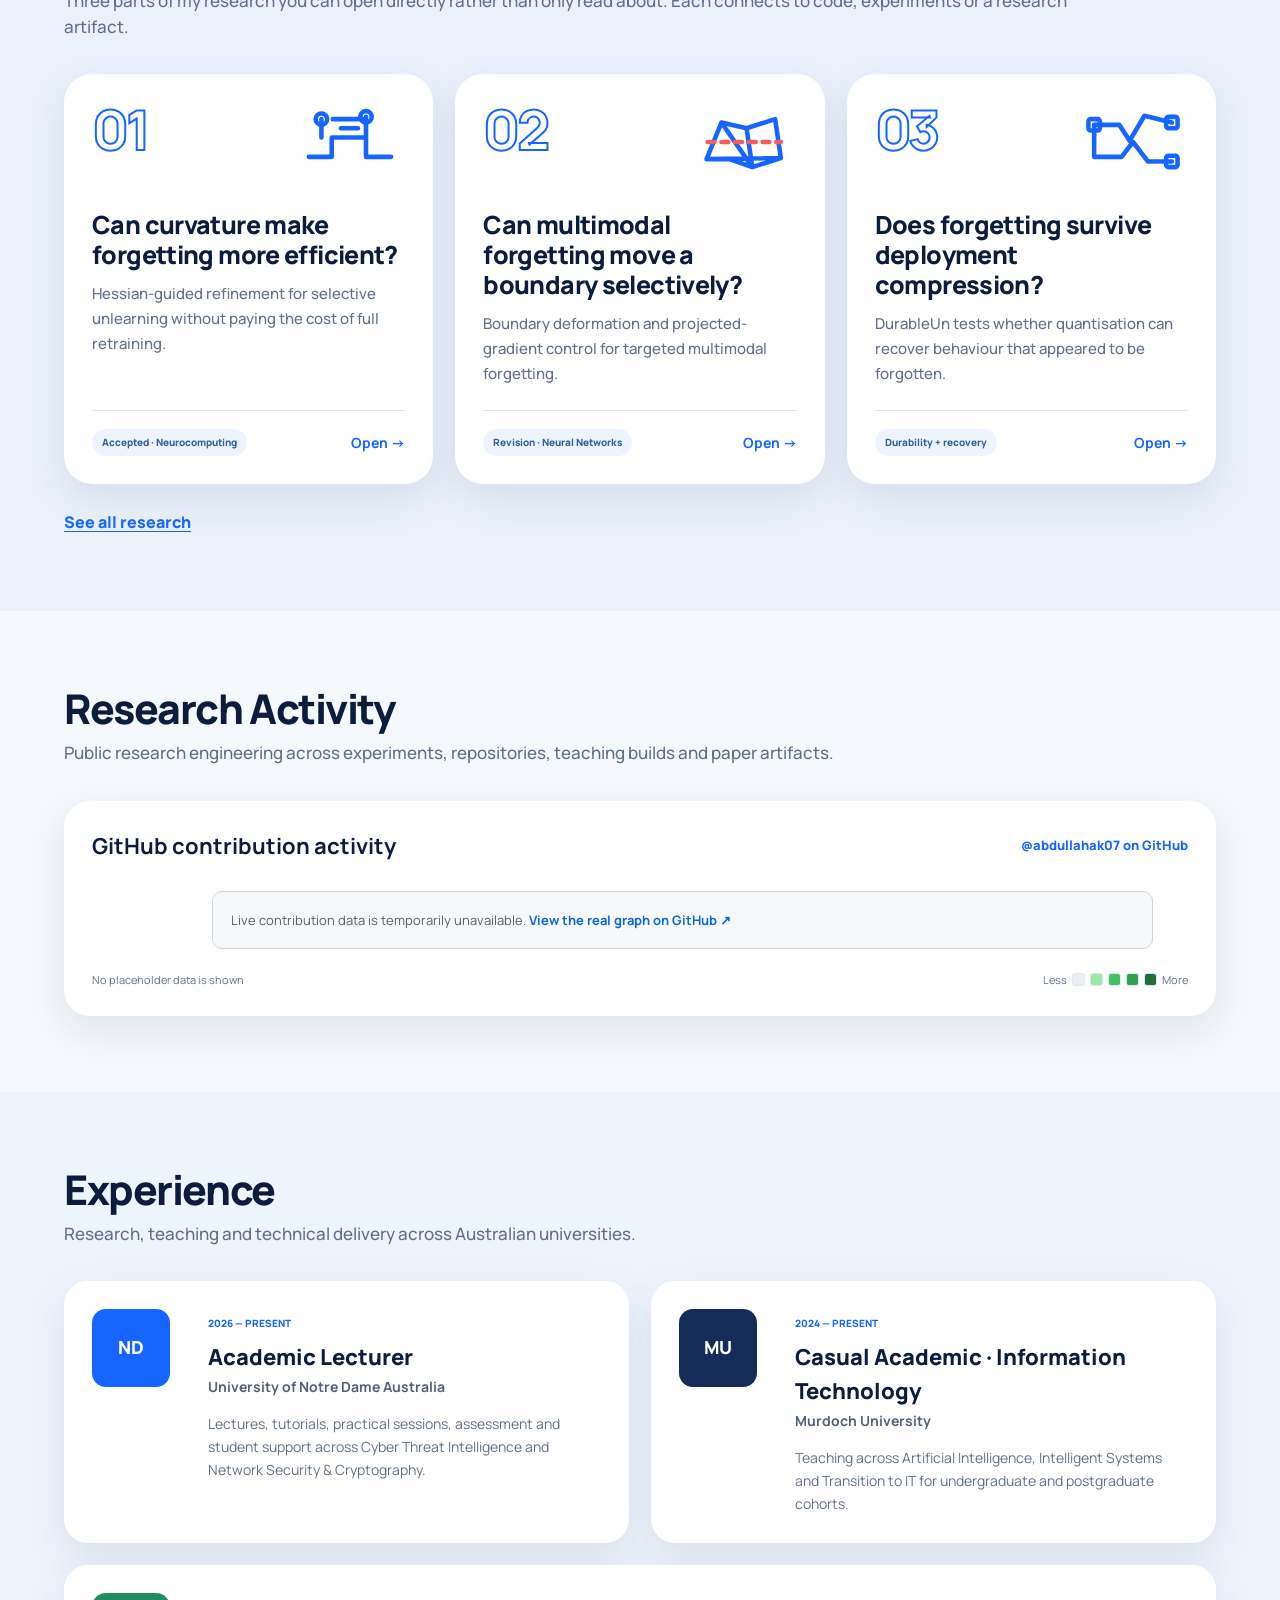
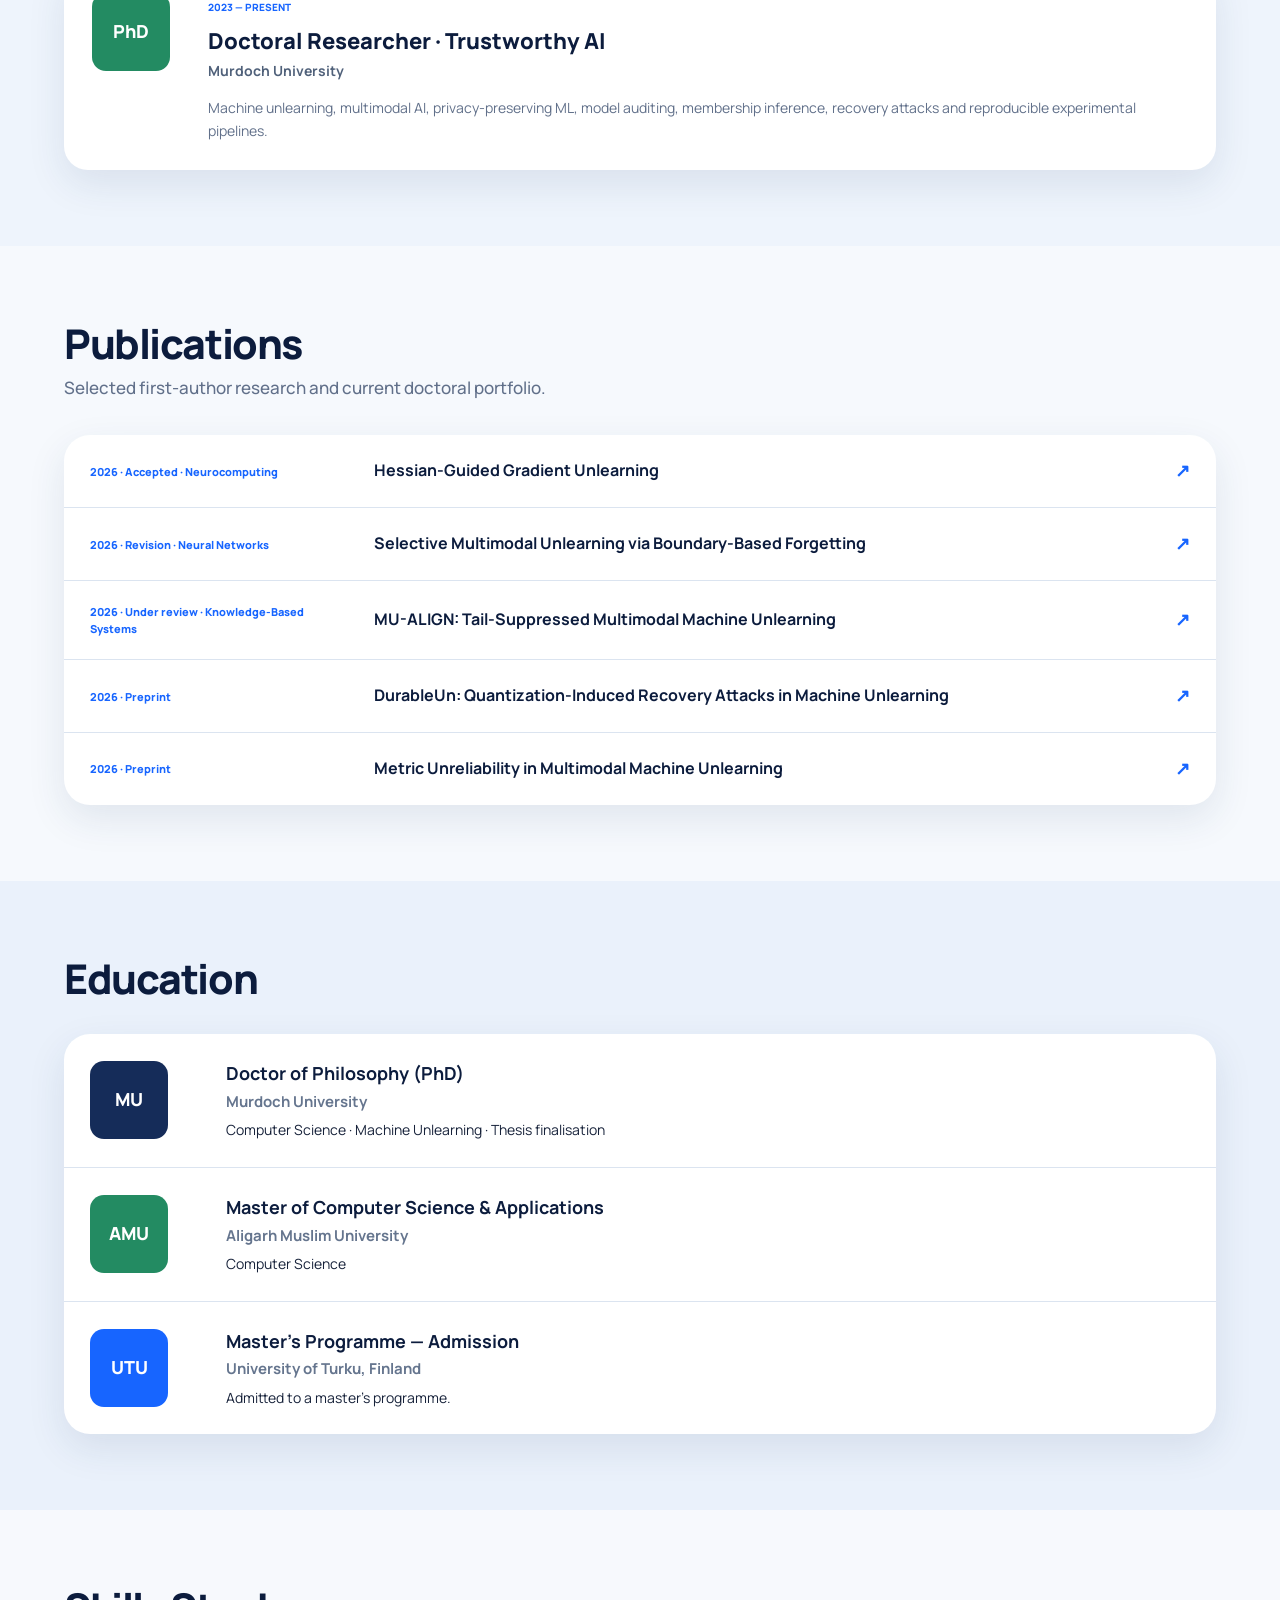
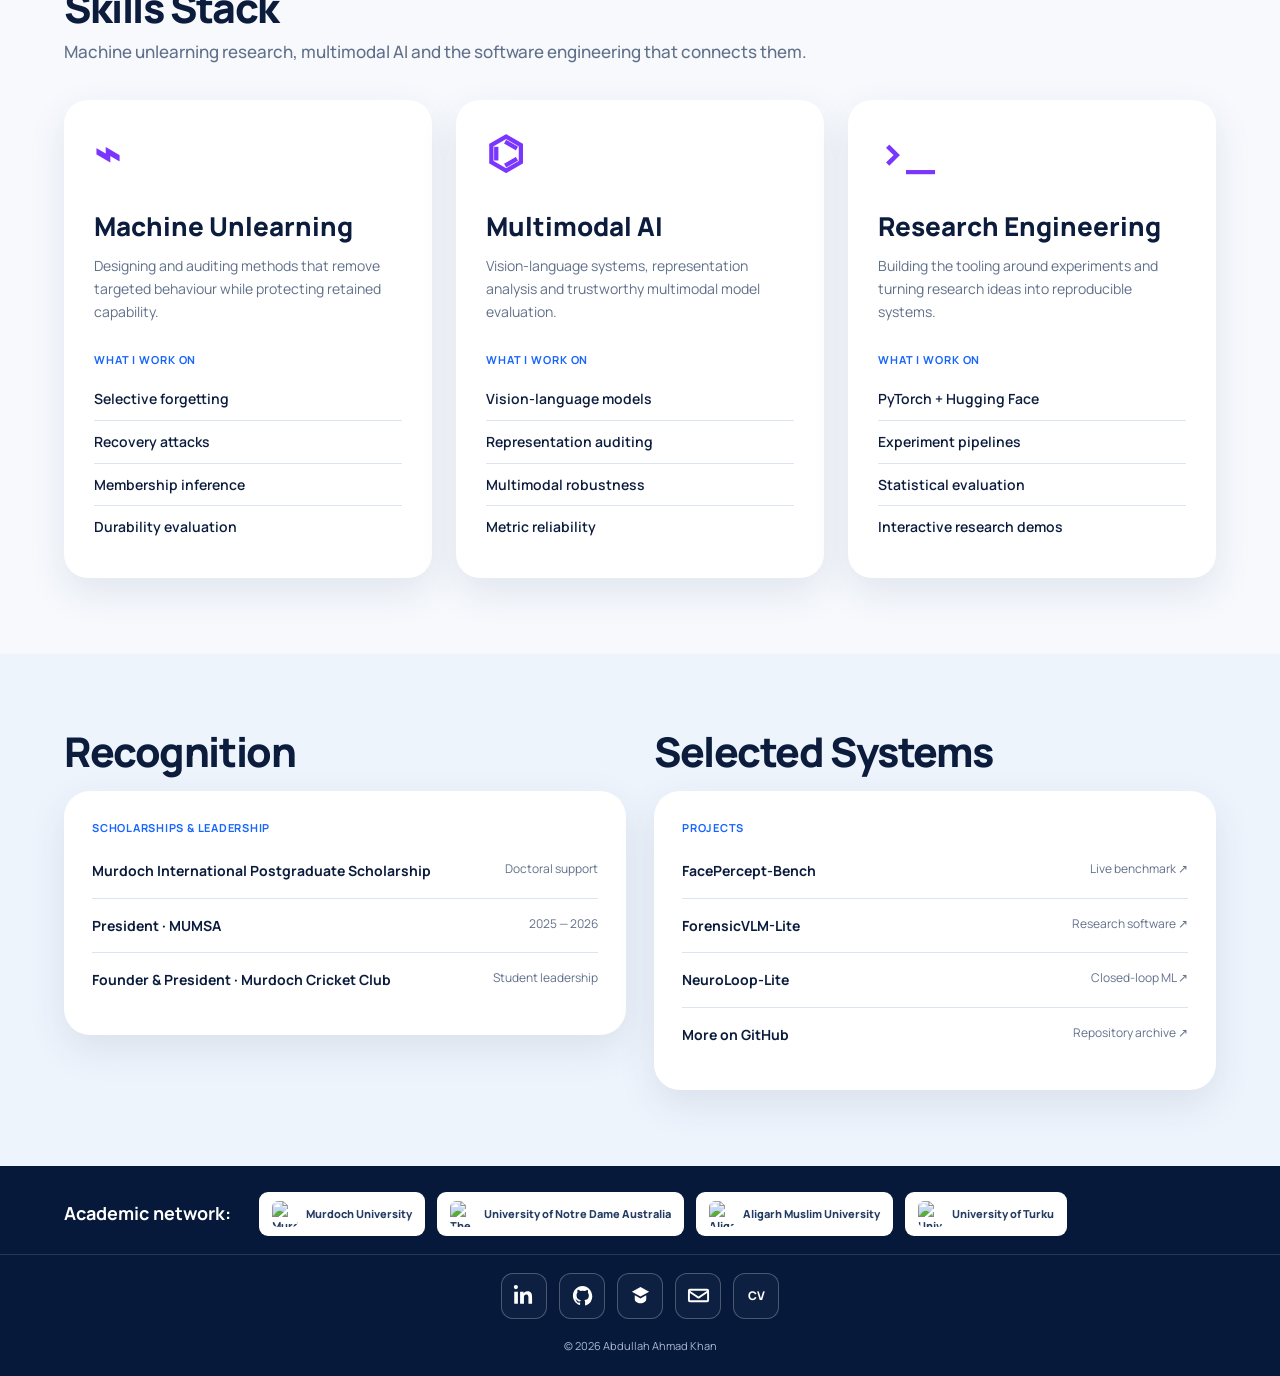
==== commit 3b67be14: "Add complete technical SEO metadata and structured data" ====
--- a/index.html
+++ b/index.html
@@ -1,15 +1,94 @@
 <!doctype html>
-<html lang="en">
+<html lang="en-AU">
 <head>
   <meta charset="utf-8" />
   <meta name="viewport" content="width=device-width, initial-scale=1" />
   <meta name="theme-color" content="#f3f6fb" />
-  <meta name="description" content="Abdullah Ahmad Khan — PhD researcher, university lecturer and AI engineer working on machine unlearning, multimodal AI and trustworthy vision-language systems." />
-  <title>Abdullah Ahmad Khan — Research · Teaching · AI</title>
+  <title>Abdullah Ahmad Khan | Machine Unlearning Researcher & Lecturer</title>
+  <meta name="description" content="Abdullah Ahmad Khan is a final-stage PhD researcher, university lecturer and AI engineer in Perth working on machine unlearning, multimodal AI, trustworthy AI and vision-language systems." />
+  <meta name="author" content="Abdullah Ahmad Khan" />
+  <meta name="robots" content="index,follow,max-image-preview:large,max-snippet:-1,max-video-preview:-1" />
+  <link rel="canonical" href="https://abdullahhv2.vercel.app/" />
+  <link rel="alternate" hreflang="en-AU" href="https://abdullahhv2.vercel.app/" />
+  <link rel="alternate" hreflang="x-default" href="https://abdullahhv2.vercel.app/" />
+  <link rel="sitemap" type="application/xml" href="/sitemap.xml" />
+
+  <meta property="og:site_name" content="Abdullah Ahmad Khan" />
+  <meta property="og:type" content="profile" />
+  <meta property="og:title" content="Abdullah Ahmad Khan | Machine Unlearning Researcher & Lecturer" />
+  <meta property="og:description" content="PhD researcher, university lecturer and AI engineer working on machine unlearning, multimodal AI, trustworthy AI and vision-language systems." />
+  <meta property="og:url" content="https://abdullahhv2.vercel.app/" />
+  <meta property="og:image" content="https://abdullahhv2.vercel.app/assets/abdullah-profile.jpeg" />
+  <meta property="og:image:alt" content="Portrait of Abdullah Ahmad Khan" />
+  <meta property="profile:first_name" content="Abdullah" />
+  <meta property="profile:last_name" content="Khan" />
+  <meta property="og:locale" content="en_AU" />
+
+  <meta name="twitter:card" content="summary_large_image" />
+  <meta name="twitter:title" content="Abdullah Ahmad Khan | Machine Unlearning Researcher & Lecturer" />
+  <meta name="twitter:description" content="PhD researcher, university lecturer and AI engineer working on machine unlearning, multimodal AI and trustworthy AI." />
+  <meta name="twitter:image" content="https://abdullahhv2.vercel.app/assets/abdullah-profile.jpeg" />
+  <meta name="twitter:image:alt" content="Portrait of Abdullah Ahmad Khan" />
+
+  <link rel="preload" as="image" href="/assets/abdullah-profile.jpeg" fetchpriority="high" />
   <link rel="preconnect" href="https://fonts.googleapis.com" />
   <link rel="preconnect" href="https://fonts.gstatic.com" crossorigin />
   <link href="https://fonts.googleapis.com/css2?family=Manrope:wght@400;500;600;700;800&display=swap" rel="stylesheet" />
   <link rel="stylesheet" href="styles.css?v=30" />
+
+  <script type="application/ld+json">
+  {
+    "@context": "https://schema.org",
+    "@graph": [
+      {
+        "@type": "Person",
+        "@id": "https://abdullahhv2.vercel.app/#person",
+        "name": "Abdullah Ahmad Khan",
+        "url": "https://abdullahhv2.vercel.app/",
+        "image": "https://abdullahhv2.vercel.app/assets/abdullah-profile.jpeg",
+        "jobTitle": ["PhD Researcher", "University Lecturer", "AI Engineer"],
+        "description": "Final-stage PhD researcher in Computer Science working on machine unlearning, multimodal AI, trustworthy AI and vision-language systems.",
+        "sameAs": [
+          "https://github.com/abdullahak07",
+          "https://www.linkedin.com/in/abdullahakhan",
+          "https://scholar.google.com/citations?user=CXdZEF0AAAAJ&hl=en"
+        ],
+        "affiliation": [
+          {"@type": "CollegeOrUniversity", "name": "Murdoch University", "url": "https://www.murdoch.edu.au/"},
+          {"@type": "CollegeOrUniversity", "name": "University of Notre Dame Australia", "url": "https://www.notredame.edu.au/"}
+        ],
+        "alumniOf": {"@type": "CollegeOrUniversity", "name": "Aligarh Muslim University", "url": "https://www.amu.ac.in/"},
+        "knowsAbout": [
+          "Machine Unlearning",
+          "Multimodal AI",
+          "Trustworthy AI",
+          "Vision-Language Models",
+          "Model Auditing",
+          "Privacy-Preserving Machine Learning"
+        ]
+      },
+      {
+        "@type": "WebSite",
+        "@id": "https://abdullahhv2.vercel.app/#website",
+        "url": "https://abdullahhv2.vercel.app/",
+        "name": "Abdullah Ahmad Khan",
+        "description": "Research, publications, teaching and AI engineering portfolio of Abdullah Ahmad Khan.",
+        "publisher": {"@id": "https://abdullahhv2.vercel.app/#person"},
+        "inLanguage": "en-AU"
+      },
+      {
+        "@type": "ProfilePage",
+        "@id": "https://abdullahhv2.vercel.app/#profilepage",
+        "url": "https://abdullahhv2.vercel.app/",
+        "name": "Abdullah Ahmad Khan — Research, Teaching & AI",
+        "isPartOf": {"@id": "https://abdullahhv2.vercel.app/#website"},
+        "mainEntity": {"@id": "https://abdullahhv2.vercel.app/#person"},
+        "dateModified": "2026-09-15",
+        "inLanguage": "en-AU"
+      }
+    ]
+  }
+  </script>
 </head>
 <body>
   <a class="skip-link" href="#main">Skip to content</a>
@@ -33,7 +112,7 @@
       <button class="menu-button" type="button" aria-expanded="false" aria-controls="mobileMenu">Menu</button>
     </div>
     <nav id="mobileMenu" class="mobile-menu" aria-hidden="true">
-      <a href="#home">Home</a><a href="#experience">Experience</a><a href="#publications">Publications</a><a href="#research">Research</a><a href="#updates">Updates</a><a href="cv.html">CV</a>
+      <a href="#home">Home</a><a href="#experience">Experience</a><a href="#publications">Publications</a><a href="#research">Research</a><a href="#updates">Updates</a><a href="/cv">CV</a>
     </nav>
   </header>
 
@@ -48,14 +127,14 @@
           <p>I also build reproducible research software, interactive teaching tools and applied AI systems that make technical ideas easier to inspect and use.</p>
           <div class="hero-links">
             <a href="#research">Explore research ↓</a>
-            <a href="cv.html">View CV ↗</a>
-            <a href="https://scholar.google.com/citations?user=CXdZEF0AAAAJ&hl=en" target="_blank" rel="noopener">Google Scholar ↗</a>
+            <a href="/cv">View CV ↗</a>
+            <a href="https://scholar.google.com/citations?user=CXdZEF0AAAAJ&hl=en" target="_blank" rel="me noopener">Google Scholar ↗</a>
           </div>
         </div>
 
         <aside class="hero-profile">
           <figure class="portrait-circle">
-            <img src="assets/abdullah-profile.jpeg?v=1" alt="Portrait of Abdullah Ahmad Khan" width="900" height="900" fetchpriority="high" />
+            <img src="assets/abdullah-profile.jpeg?v=1" alt="Portrait of Abdullah Ahmad Khan" width="900" height="900" loading="eager" decoding="async" fetchpriority="high" />
           </figure>
           <h2>Abdullah Ahmad Khan</h2>
           <p>PhD Researcher · Lecturer · AI Engineer</p>
@@ -139,7 +218,7 @@
           <p>Public research engineering across experiments, repositories, teaching builds and paper artifacts.</p>
         </div>
         <div class="activity-card">
-          <div class="activity-head"><strong>Public GitHub work</strong><a href="https://github.com/abdullahak07" target="_blank" rel="noopener">@abdullahak07 on GitHub</a></div>
+          <div class="activity-head"><strong>Public GitHub work</strong><a href="https://github.com/abdullahak07" target="_blank" rel="me noopener">@abdullahak07 on GitHub</a></div>
           <div class="activity-months"><span>Sep</span><span>Oct</span><span>Nov</span><span>Dec</span><span>Jan</span><span>Feb</span><span>Mar</span><span>Apr</span><span>May</span><span>Jun</span><span>Jul</span><span>Aug</span></div>
           <div class="heatmap-wrap"><div id="activityGrid" class="activity-grid" aria-hidden="true"></div></div>
           <div class="activity-foot"><span>Research code · teaching demos · applied systems</span><span>Less <i class="l0"></i><i class="l1"></i><i class="l2"></i><i class="l3"></i><i class="l4"></i> More</span></div>
@@ -229,7 +308,7 @@
   <footer class="site-footer">
     <div class="footer-top content"><strong>Academic network:</strong><div class="footer-badges"><span>Murdoch University</span><span>University of Notre Dame Australia</span><span>Aligarh Muslim University</span></div></div>
     <div class="footer-bottom content">
-      <div class="socials"><a href="https://www.linkedin.com/in/abdullahakhan" target="_blank" rel="noopener">in</a><a href="https://github.com/abdullahak07" target="_blank" rel="noopener">GH</a><a href="https://scholar.google.com/citations?user=CXdZEF0AAAAJ&hl=en" target="_blank" rel="noopener">GS</a><a href="mailto:aahmad607@gmail.com">@</a><a href="cv.html">CV</a></div>
+      <div class="socials"><a href="https://www.linkedin.com/in/abdullahakhan" target="_blank" rel="me noopener">in</a><a href="https://github.com/abdullahak07" target="_blank" rel="me noopener">GH</a><a href="https://scholar.google.com/citations?user=CXdZEF0AAAAJ&hl=en" target="_blank" rel="me noopener">GS</a><a href="mailto:aahmad607@gmail.com">@</a><a href="/cv">CV</a></div>
       <span>© <span id="year"></span> Abdullah Ahmad Khan</span>
     </div>
   </footer>
@@ -240,7 +319,7 @@
   <div class="connect-panel" data-connect-panel aria-hidden="true">
     <button class="connect-close" type="button" data-connect-close aria-label="Close connect panel">×</button>
     <span class="mini-label">CONNECT</span><h2>Let’s talk.</h2><p>Research collaboration, teaching, academic roles or applied AI work.</p>
-    <a href="mailto:aahmad607@gmail.com">Email Abdullah ↗</a><a href="https://www.linkedin.com/in/abdullahakhan" target="_blank" rel="noopener">LinkedIn ↗</a><a href="cv.html">View CV ↗</a>
+    <a href="mailto:aahmad607@gmail.com">Email Abdullah ↗</a><a href="https://www.linkedin.com/in/abdullahakhan" target="_blank" rel="me noopener">LinkedIn ↗</a><a href="/cv">View CV ↗</a>
   </div>
 
   <script src="script.js?v=31" defer></script>
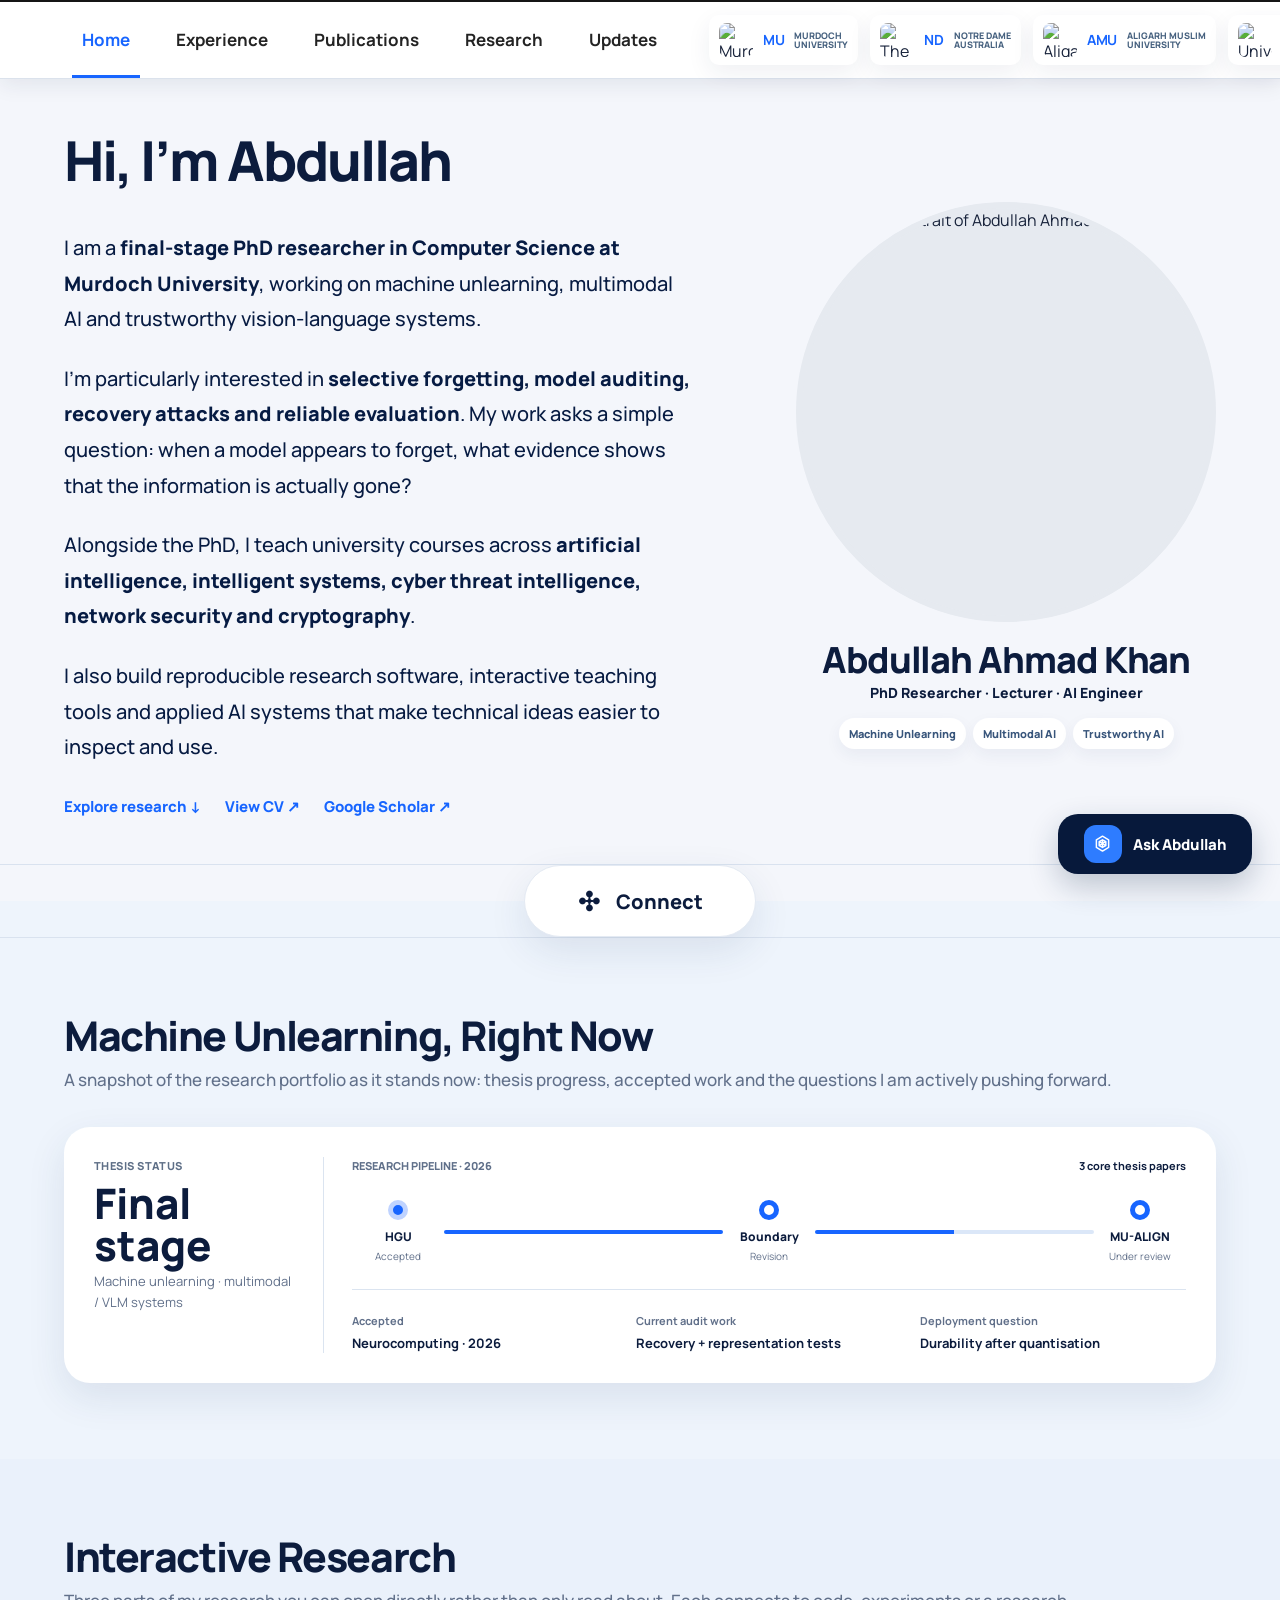
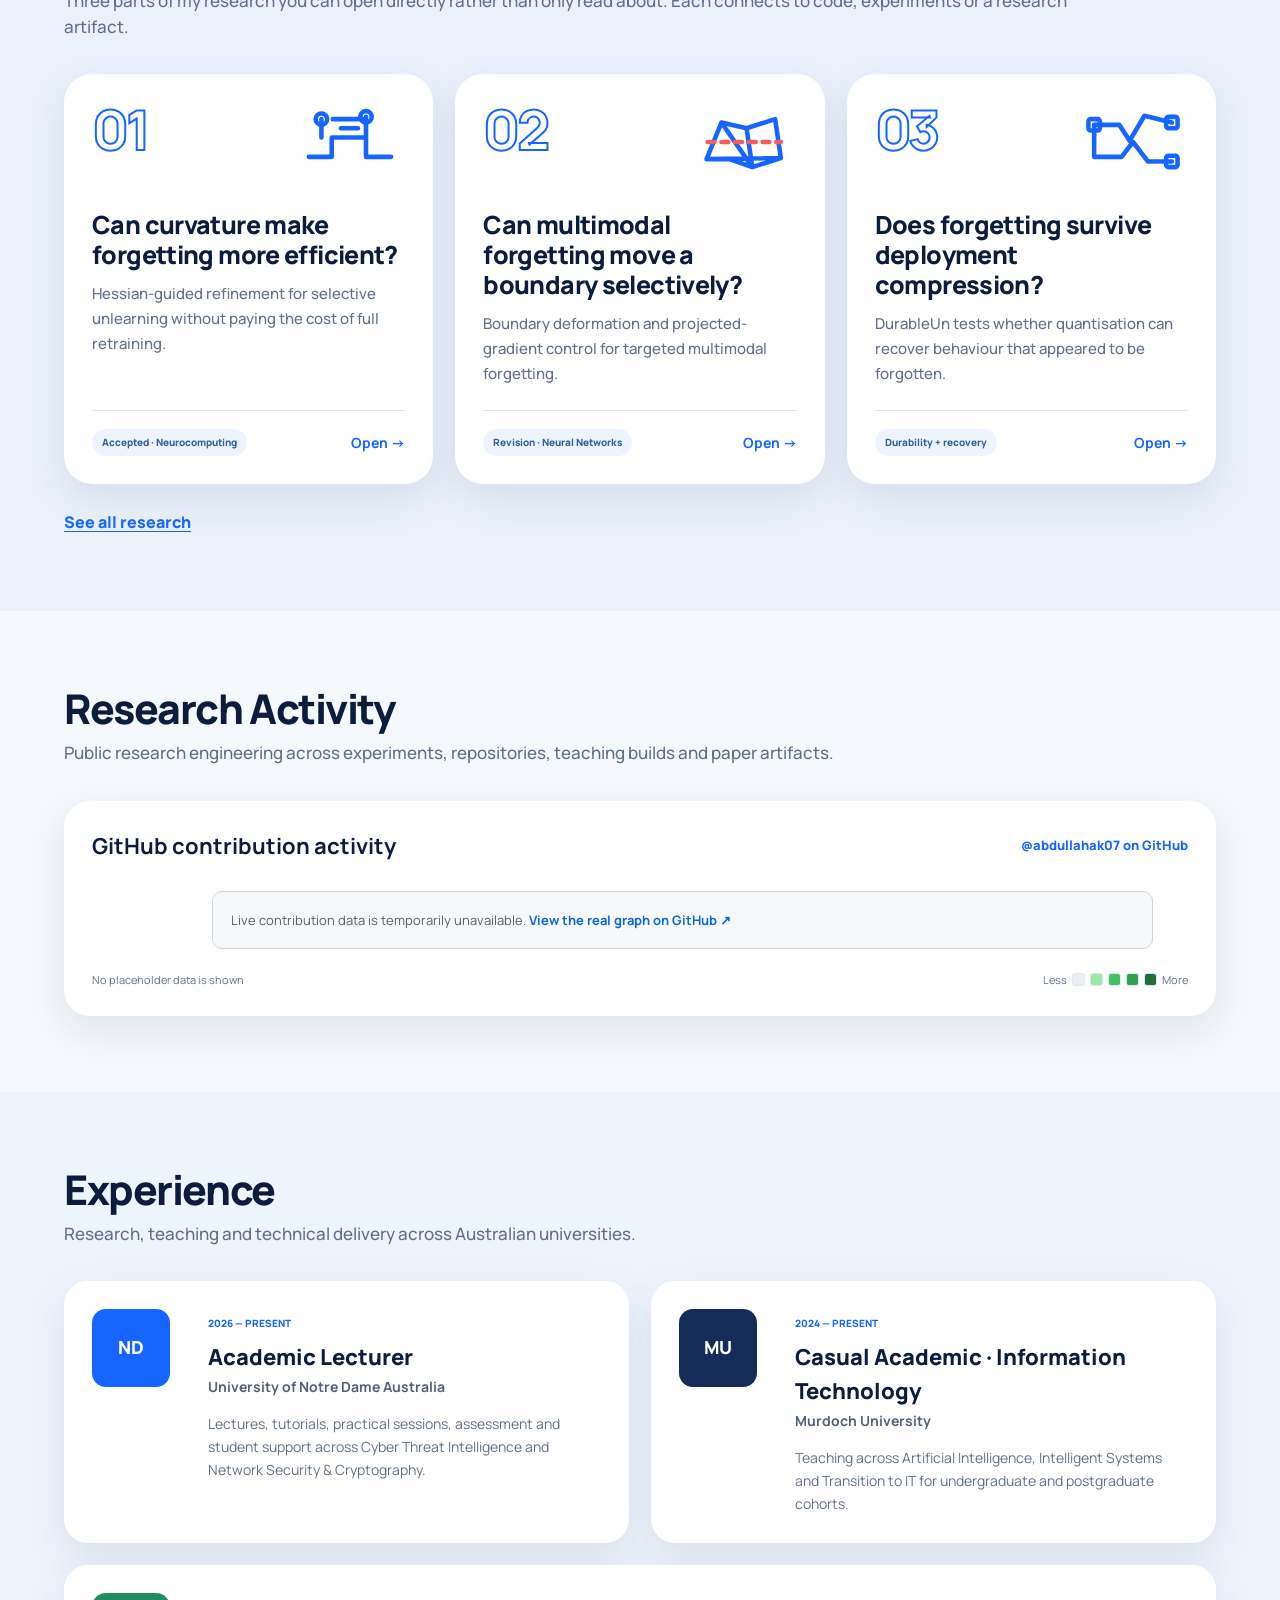
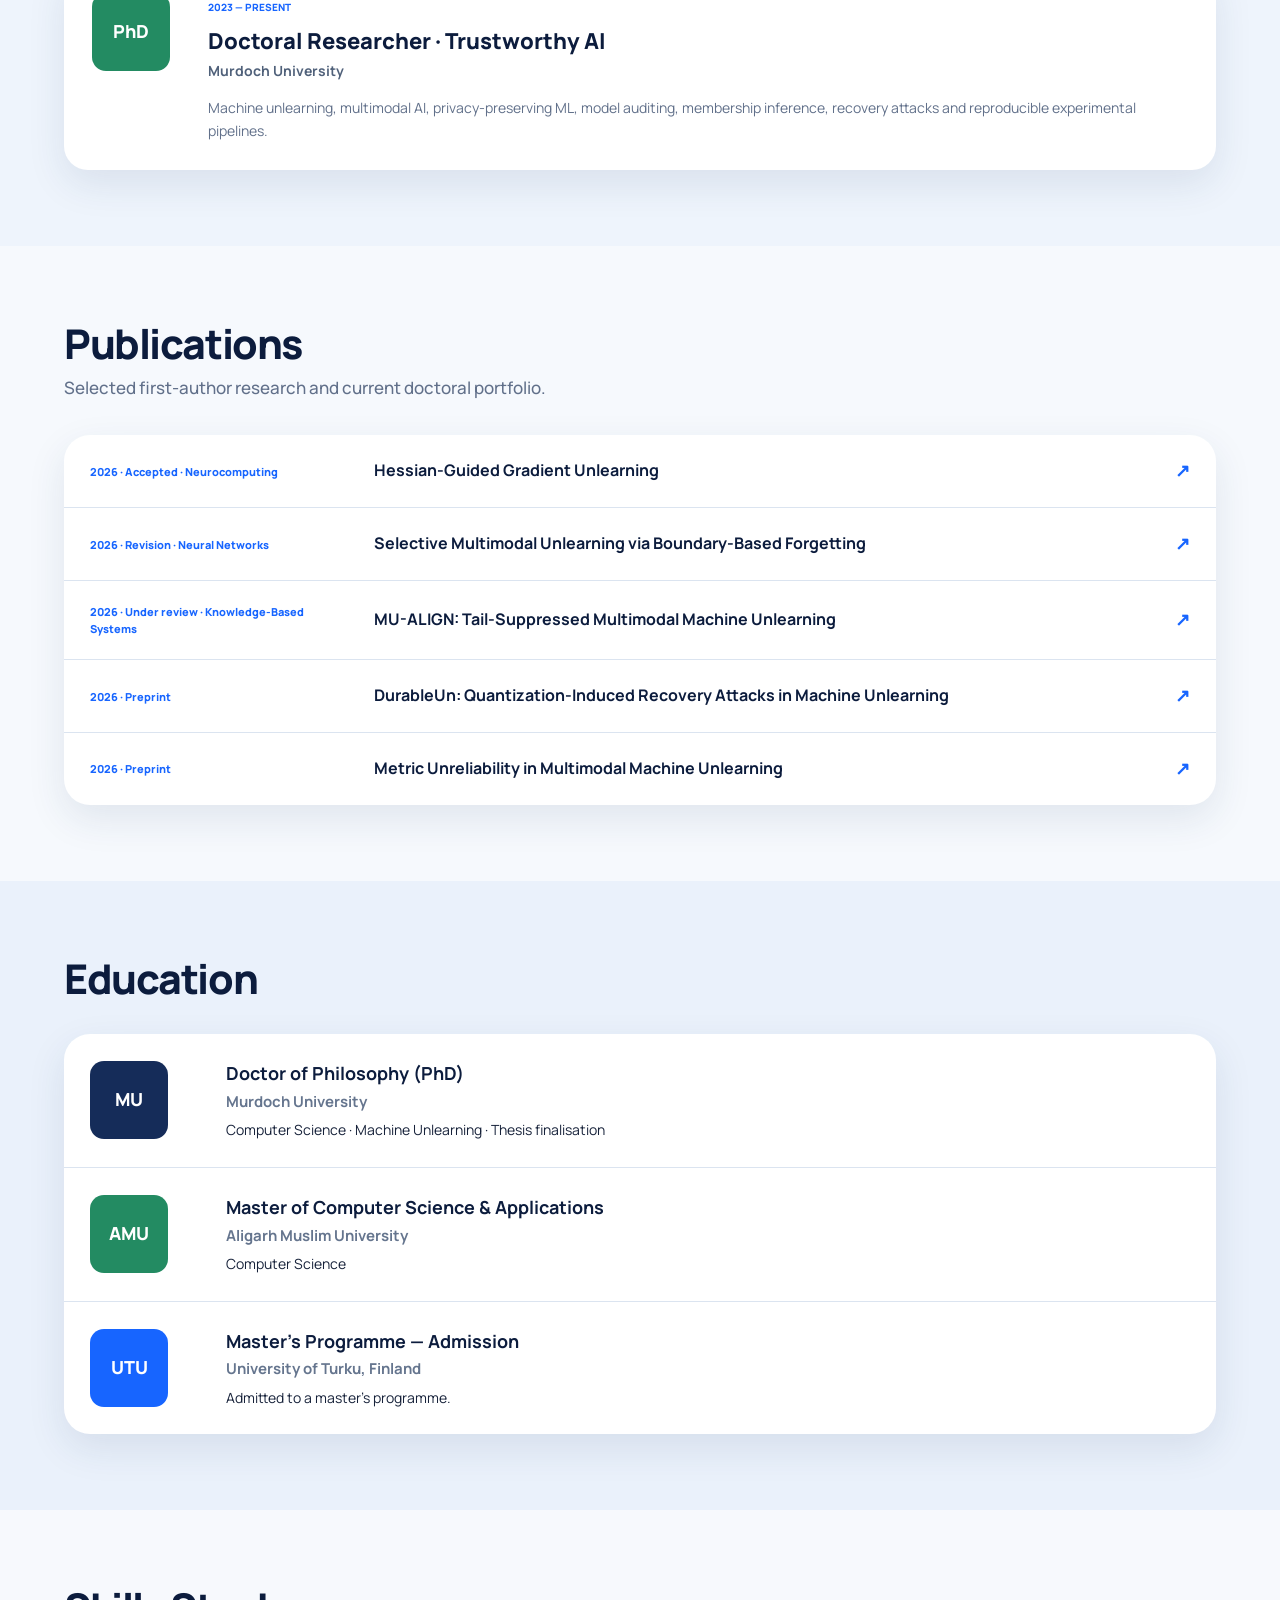
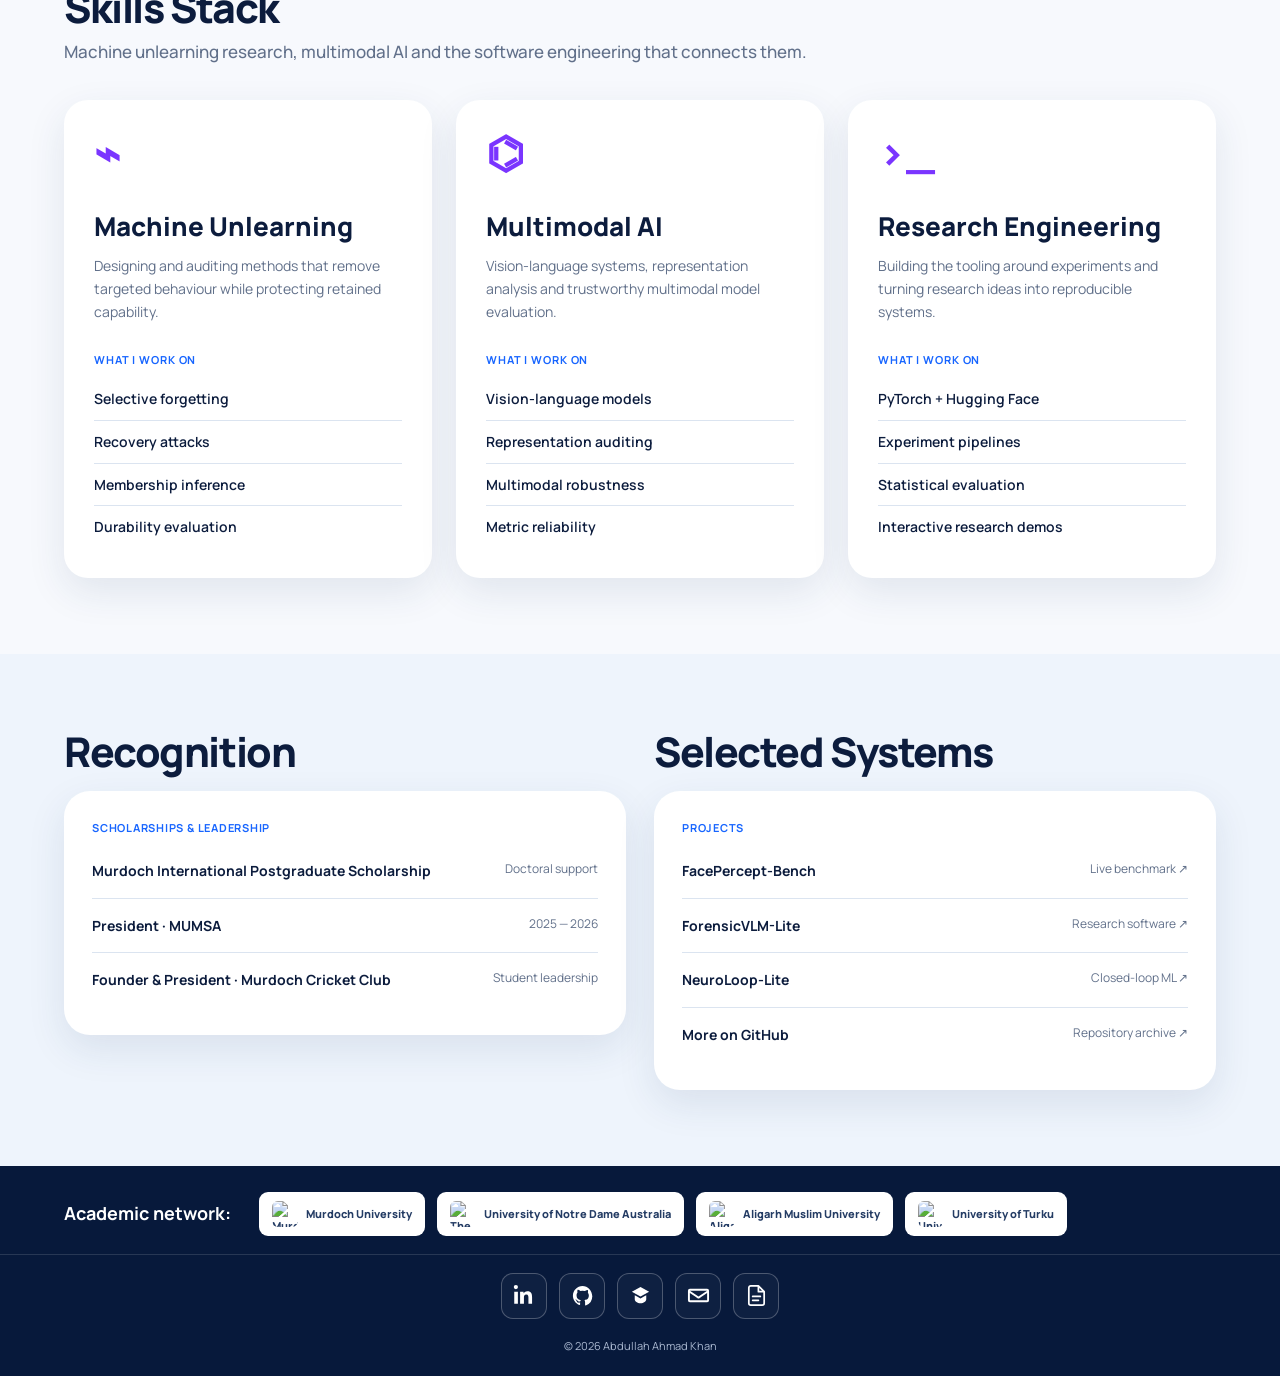
==== commit 10dcba52: "Use abdullah.com.au as canonical site URL" ====
--- a/index.html
+++ b/index.html
@@ -8,17 +8,17 @@
   <meta name="description" content="Abdullah Ahmad Khan is a final-stage PhD researcher, university lecturer and AI engineer in Perth working on machine unlearning, multimodal AI, trustworthy AI and vision-language systems." />
   <meta name="author" content="Abdullah Ahmad Khan" />
   <meta name="robots" content="index,follow,max-image-preview:large,max-snippet:-1,max-video-preview:-1" />
-  <link rel="canonical" href="https://abdullahhv2.vercel.app/" />
-  <link rel="alternate" hreflang="en-AU" href="https://abdullahhv2.vercel.app/" />
-  <link rel="alternate" hreflang="x-default" href="https://abdullahhv2.vercel.app/" />
+  <link rel="canonical" href="https://abdullah.com.au/" />
+  <link rel="alternate" hreflang="en-AU" href="https://abdullah.com.au/" />
+  <link rel="alternate" hreflang="x-default" href="https://abdullah.com.au/" />
   <link rel="sitemap" type="application/xml" href="/sitemap.xml" />
 
   <meta property="og:site_name" content="Abdullah Ahmad Khan" />
   <meta property="og:type" content="profile" />
   <meta property="og:title" content="Abdullah Ahmad Khan | Machine Unlearning Researcher & Lecturer" />
   <meta property="og:description" content="PhD researcher, university lecturer and AI engineer working on machine unlearning, multimodal AI, trustworthy AI and vision-language systems." />
-  <meta property="og:url" content="https://abdullahhv2.vercel.app/" />
-  <meta property="og:image" content="https://abdullahhv2.vercel.app/assets/abdullah-profile.jpeg" />
+  <meta property="og:url" content="https://abdullah.com.au/" />
+  <meta property="og:image" content="https://abdullah.com.au/assets/abdullah-profile.jpeg" />
   <meta property="og:image:alt" content="Portrait of Abdullah Ahmad Khan" />
   <meta property="profile:first_name" content="Abdullah" />
   <meta property="profile:last_name" content="Khan" />
@@ -27,7 +27,7 @@
   <meta name="twitter:card" content="summary_large_image" />
   <meta name="twitter:title" content="Abdullah Ahmad Khan | Machine Unlearning Researcher & Lecturer" />
   <meta name="twitter:description" content="PhD researcher, university lecturer and AI engineer working on machine unlearning, multimodal AI and trustworthy AI." />
-  <meta name="twitter:image" content="https://abdullahhv2.vercel.app/assets/abdullah-profile.jpeg" />
+  <meta name="twitter:image" content="https://abdullah.com.au/assets/abdullah-profile.jpeg" />
   <meta name="twitter:image:alt" content="Portrait of Abdullah Ahmad Khan" />
 
   <link rel="preload" as="image" href="/assets/abdullah-profile.jpeg" fetchpriority="high" />
@@ -42,10 +42,10 @@
     "@graph": [
       {
         "@type": "Person",
-        "@id": "https://abdullahhv2.vercel.app/#person",
+        "@id": "https://abdullah.com.au/#person",
         "name": "Abdullah Ahmad Khan",
-        "url": "https://abdullahhv2.vercel.app/",
-        "image": "https://abdullahhv2.vercel.app/assets/abdullah-profile.jpeg",
+        "url": "https://abdullah.com.au/",
+        "image": "https://abdullah.com.au/assets/abdullah-profile.jpeg",
         "jobTitle": ["PhD Researcher", "University Lecturer", "AI Engineer"],
         "description": "Final-stage PhD researcher in Computer Science working on machine unlearning, multimodal AI, trustworthy AI and vision-language systems.",
         "sameAs": [
@@ -69,20 +69,20 @@
       },
       {
         "@type": "WebSite",
-        "@id": "https://abdullahhv2.vercel.app/#website",
-        "url": "https://abdullahhv2.vercel.app/",
+        "@id": "https://abdullah.com.au/#website",
+        "url": "https://abdullah.com.au/",
         "name": "Abdullah Ahmad Khan",
         "description": "Research, publications, teaching and AI engineering portfolio of Abdullah Ahmad Khan.",
-        "publisher": {"@id": "https://abdullahhv2.vercel.app/#person"},
+        "publisher": {"@id": "https://abdullah.com.au/#person"},
         "inLanguage": "en-AU"
       },
       {
         "@type": "ProfilePage",
-        "@id": "https://abdullahhv2.vercel.app/#profilepage",
-        "url": "https://abdullahhv2.vercel.app/",
+        "@id": "https://abdullah.com.au/#profilepage",
+        "url": "https://abdullah.com.au/",
         "name": "Abdullah Ahmad Khan — Research, Teaching & AI",
-        "isPartOf": {"@id": "https://abdullahhv2.vercel.app/#website"},
-        "mainEntity": {"@id": "https://abdullahhv2.vercel.app/#person"},
+        "isPartOf": {"@id": "https://abdullah.com.au/#website"},
+        "mainEntity": {"@id": "https://abdullah.com.au/#person"},
         "dateModified": "2026-09-15",
         "inLanguage": "en-AU"
       }
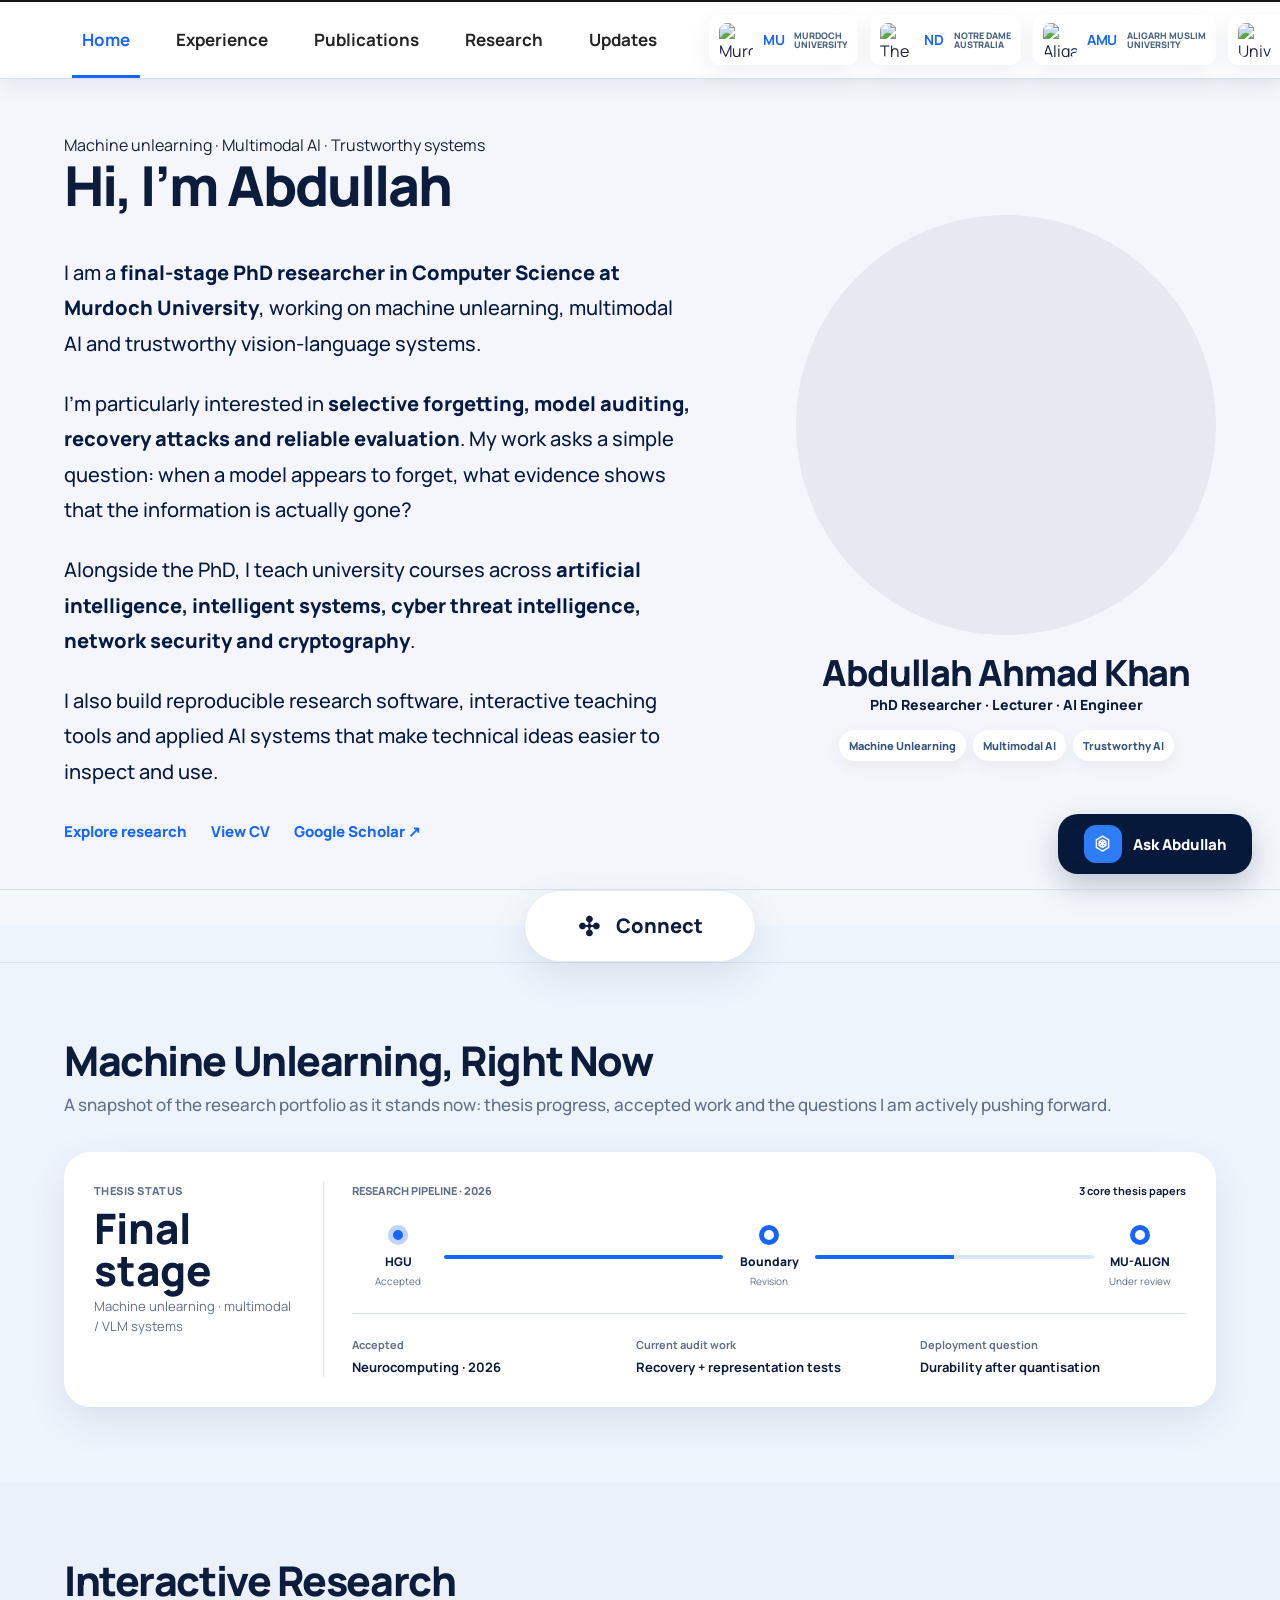
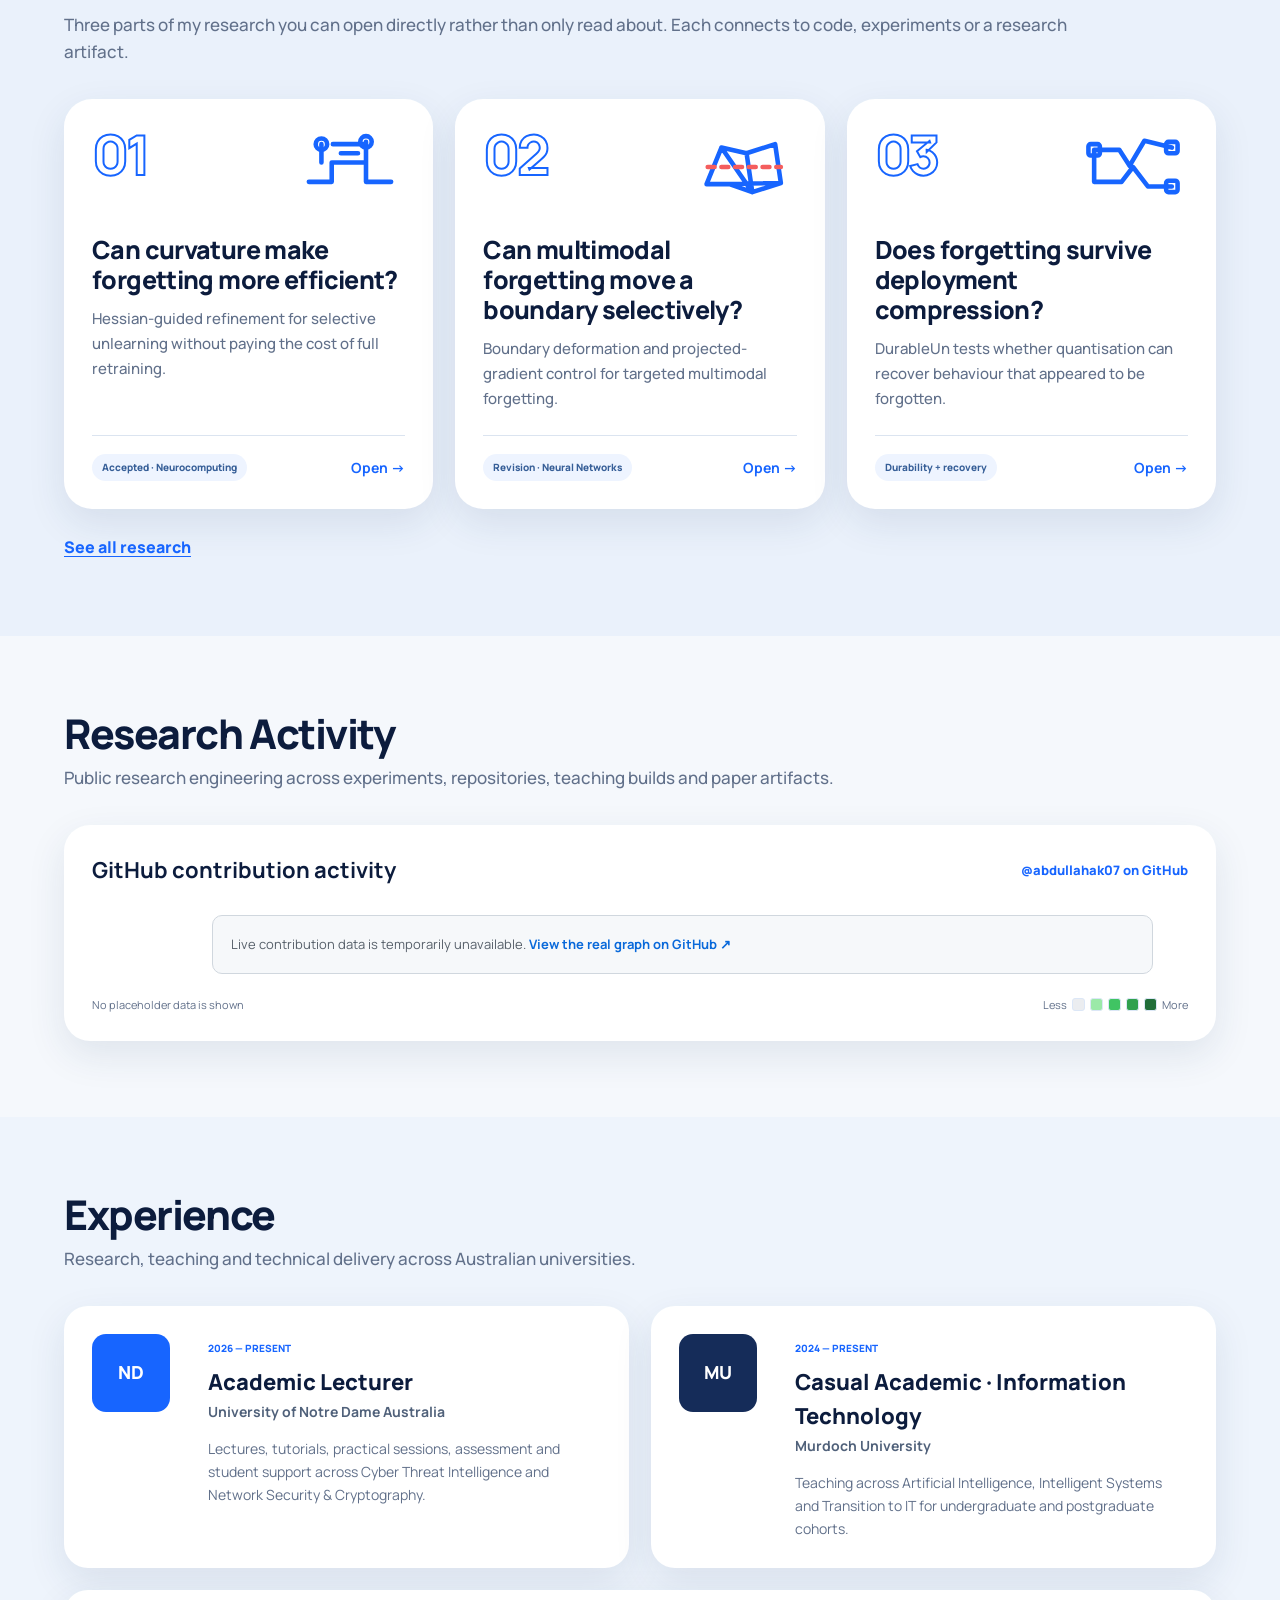
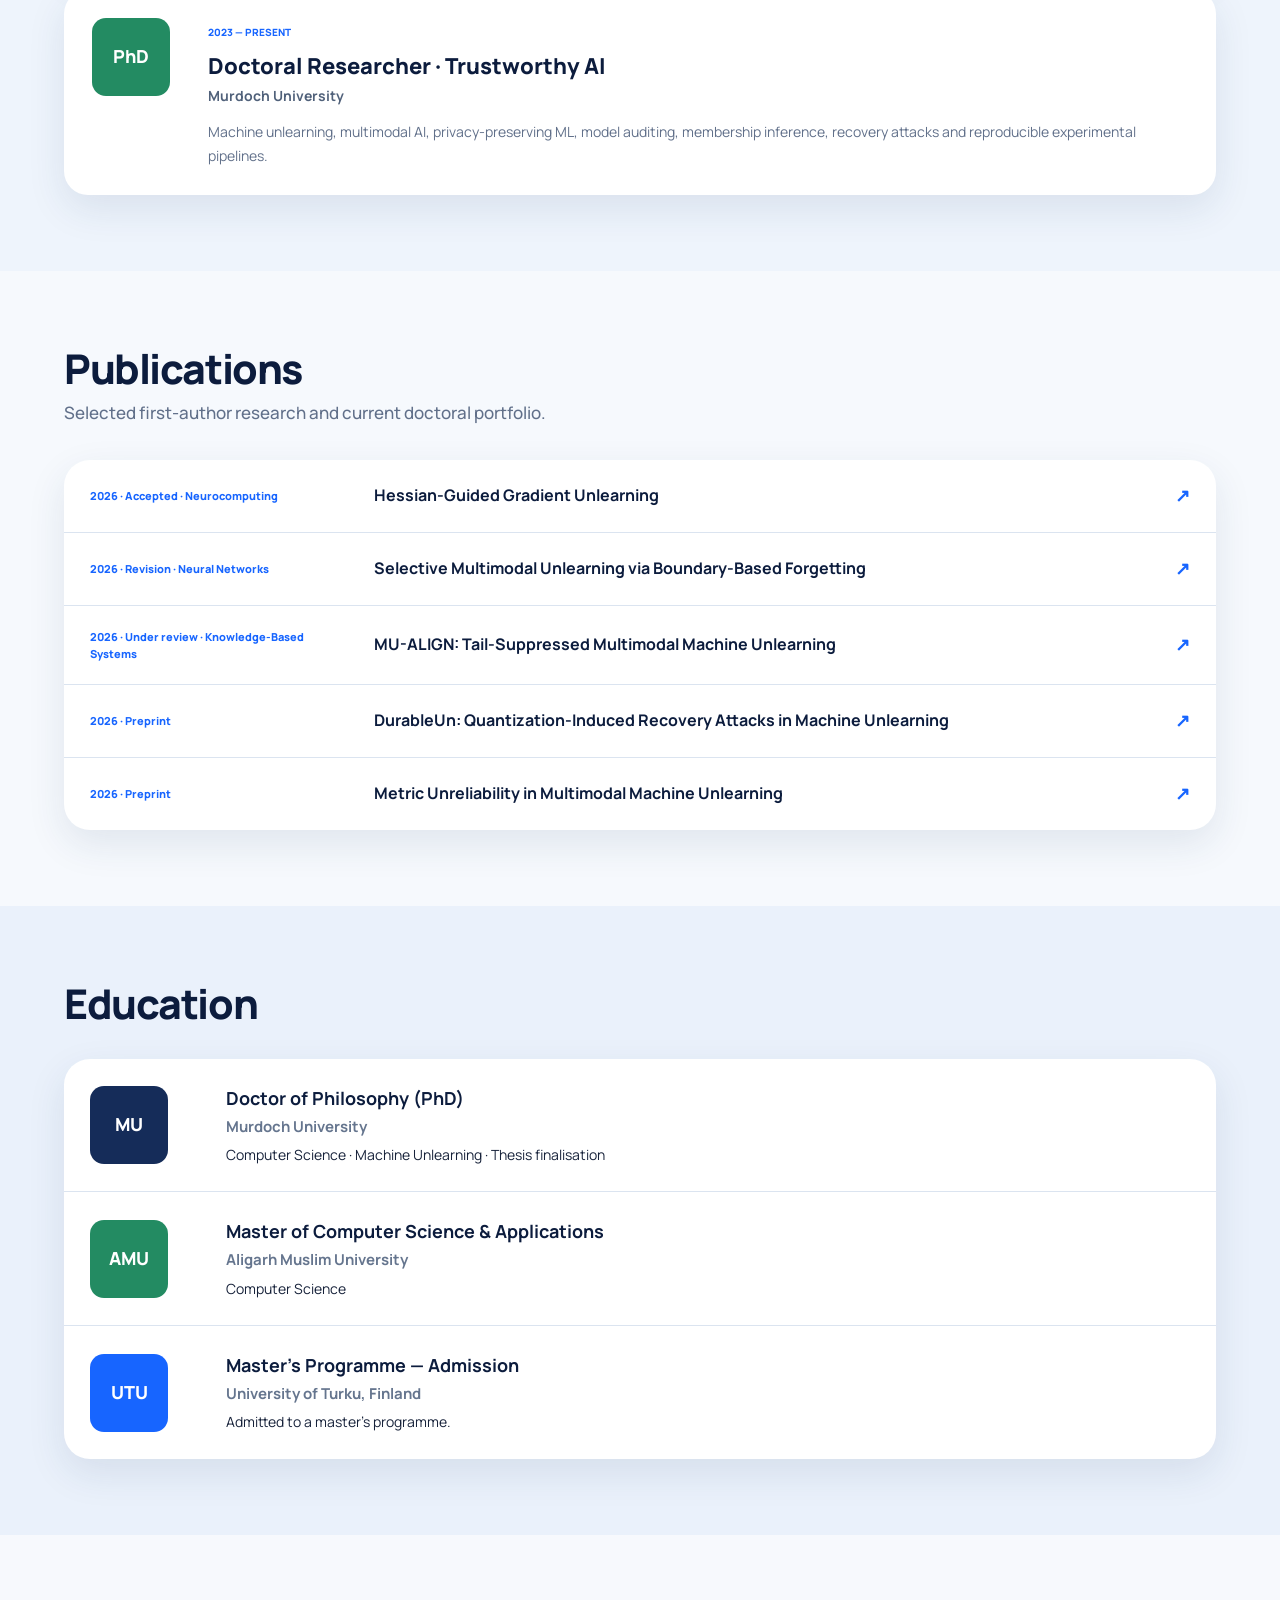
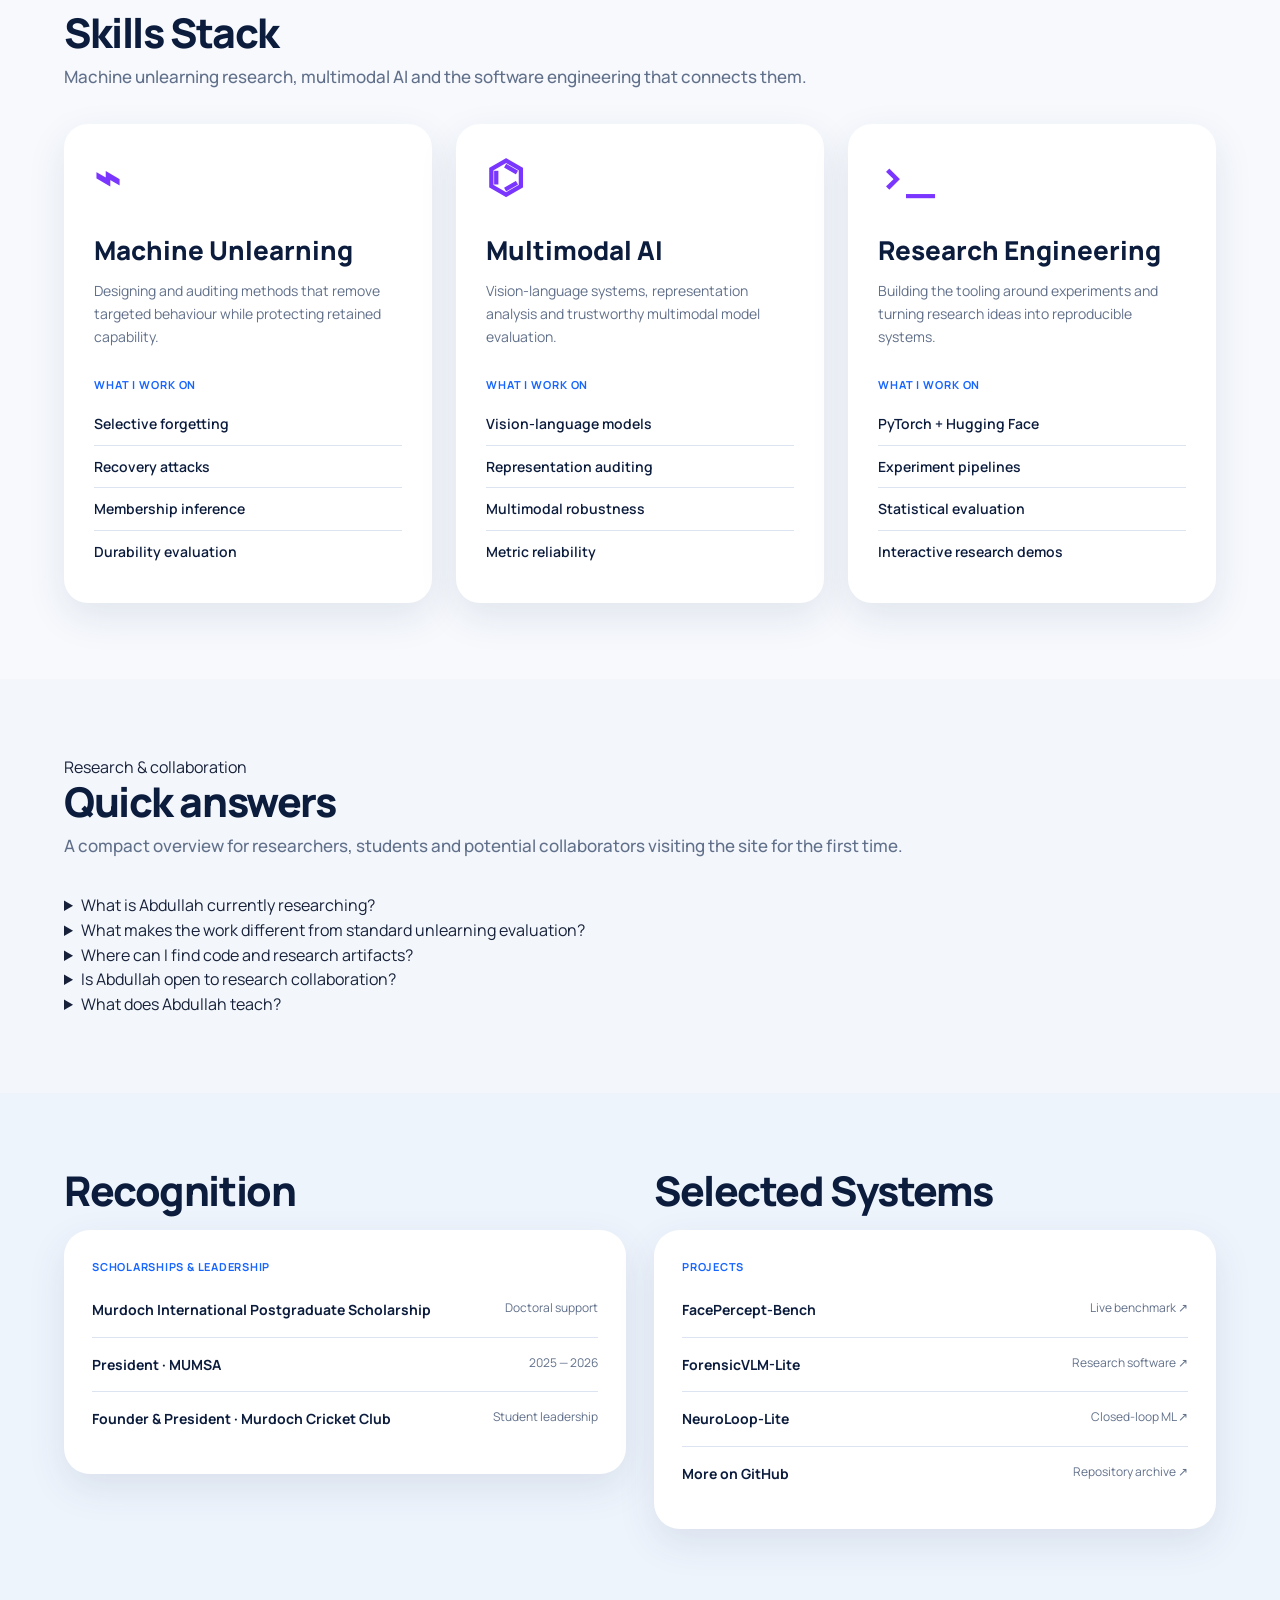
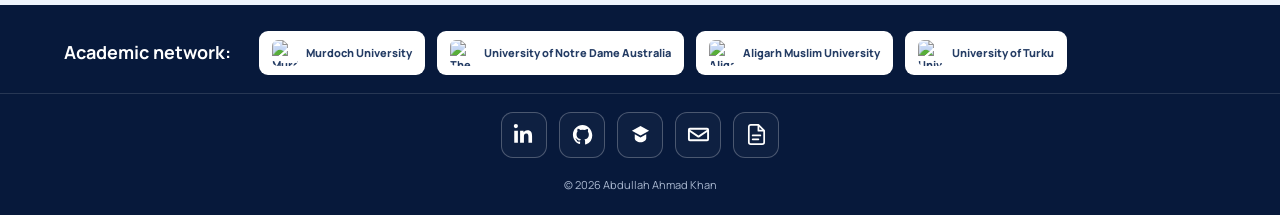
==== commit cae9b4e4: "Build isolated design skill demo" ====
--- a/index.html
+++ b/index.html
@@ -35,6 +35,7 @@
   <link rel="preconnect" href="https://fonts.gstatic.com" crossorigin />
   <link href="https://fonts.googleapis.com/css2?family=Manrope:wght@400;500;600;700;800&display=swap" rel="stylesheet" />
   <link rel="stylesheet" href="styles.css?v=30" />
+  <link rel="stylesheet" href="demo-design.css?v=1" />
 
   <script type="application/ld+json">
   {
@@ -120,14 +121,15 @@
     <section id="home" class="hero section-bg" data-section>
       <div class="content hero-grid">
         <div class="hero-copy">
+          <span class="hero-kicker">Machine unlearning · Multimodal AI · Trustworthy systems</span>
           <h1>Hi, I’m Abdullah</h1>
           <p>I am a <strong>final-stage PhD researcher in Computer Science at Murdoch University</strong>, working on machine unlearning, multimodal AI and trustworthy vision-language systems.</p>
           <p>I’m particularly interested in <strong>selective forgetting, model auditing, recovery attacks and reliable evaluation</strong>. My work asks a simple question: when a model appears to forget, what evidence shows that the information is actually gone?</p>
           <p>Alongside the PhD, I teach university courses across <strong>artificial intelligence, intelligent systems, cyber threat intelligence, network security and cryptography</strong>.</p>
           <p>I also build reproducible research software, interactive teaching tools and applied AI systems that make technical ideas easier to inspect and use.</p>
           <div class="hero-links">
-            <a href="#research">Explore research ↓</a>
-            <a href="/cv">View CV ↗</a>
+            <a class="hero-link-primary" href="#research">Explore research</a>
+            <a href="/cv">View CV</a>
             <a href="https://scholar.google.com/citations?user=CXdZEF0AAAAJ&hl=en" target="_blank" rel="me noopener">Google Scholar ↗</a>
           </div>
         </div>
@@ -280,6 +282,39 @@
       </div>
     </section>
 
+
+    <section id="faq" class="section demo-faq-section" data-section>
+      <div class="content demo-faq-grid">
+        <div class="section-heading demo-faq-intro">
+          <span class="demo-section-kicker">Research & collaboration</span>
+          <h2>Quick answers</h2>
+          <p>A compact overview for researchers, students and potential collaborators visiting the site for the first time.</p>
+        </div>
+        <div class="demo-faq-list">
+          <details>
+            <summary>What is Abdullah currently researching?</summary>
+            <p>Machine unlearning for multimodal and vision-language models, with a focus on reliable evaluation, residual knowledge, recovery attacks and selective forgetting.</p>
+          </details>
+          <details>
+            <summary>What makes the work different from standard unlearning evaluation?</summary>
+            <p>The research looks beyond output accuracy alone and asks whether apparently forgotten information can still be recovered, inferred or detected inside model representations.</p>
+          </details>
+          <details>
+            <summary>Where can I find code and research artifacts?</summary>
+            <p>The Interactive Research section links directly to public repositories, preprints and live research systems. The GitHub activity panel also reflects current public engineering work.</p>
+          </details>
+          <details>
+            <summary>Is Abdullah open to research collaboration?</summary>
+            <p>Yes. Relevant areas include trustworthy AI, multimodal learning, machine unlearning, model auditing and reproducible evaluation.</p>
+          </details>
+          <details>
+            <summary>What does Abdullah teach?</summary>
+            <p>Current teaching spans artificial intelligence, intelligent systems, cyber threat intelligence, network security and cryptography.</p>
+          </details>
+        </div>
+      </div>
+    </section>
+
     <section class="section recognition-section section-tint">
       <div class="content two-panel-grid">
         <div>
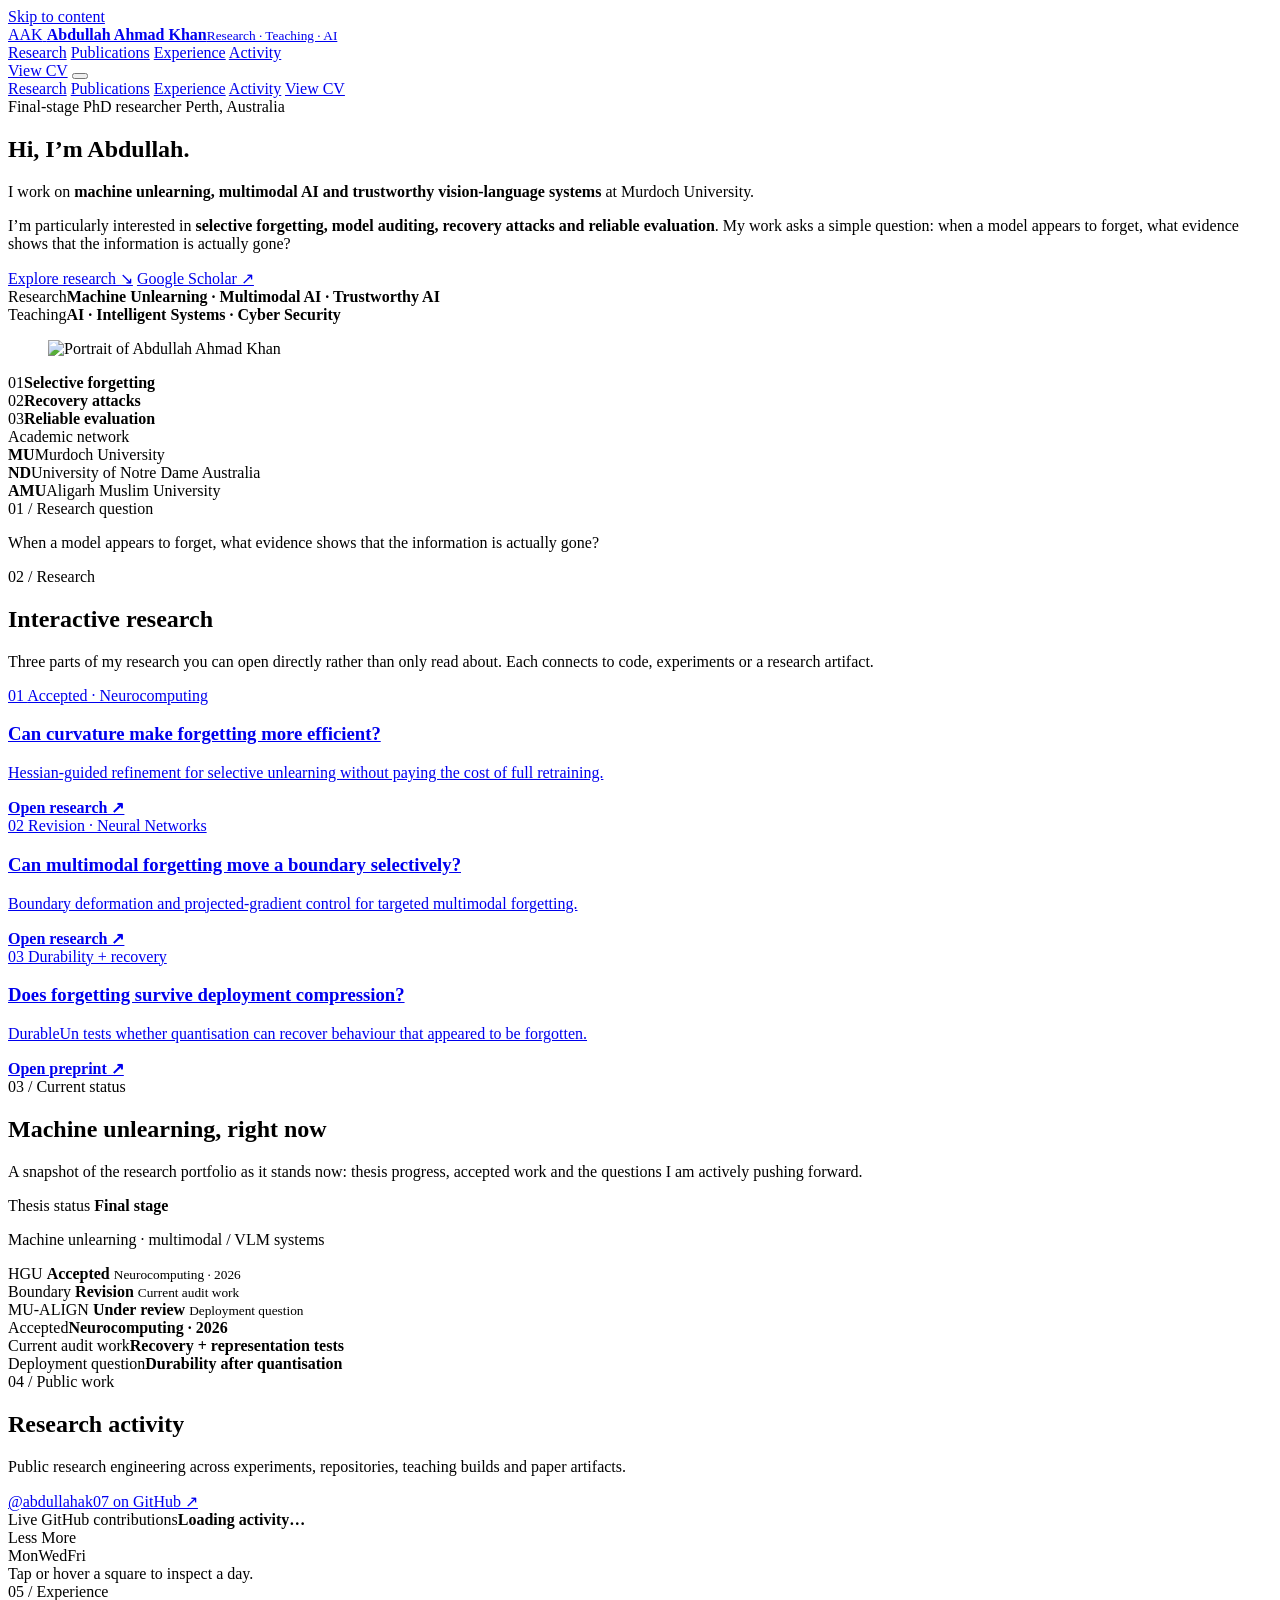
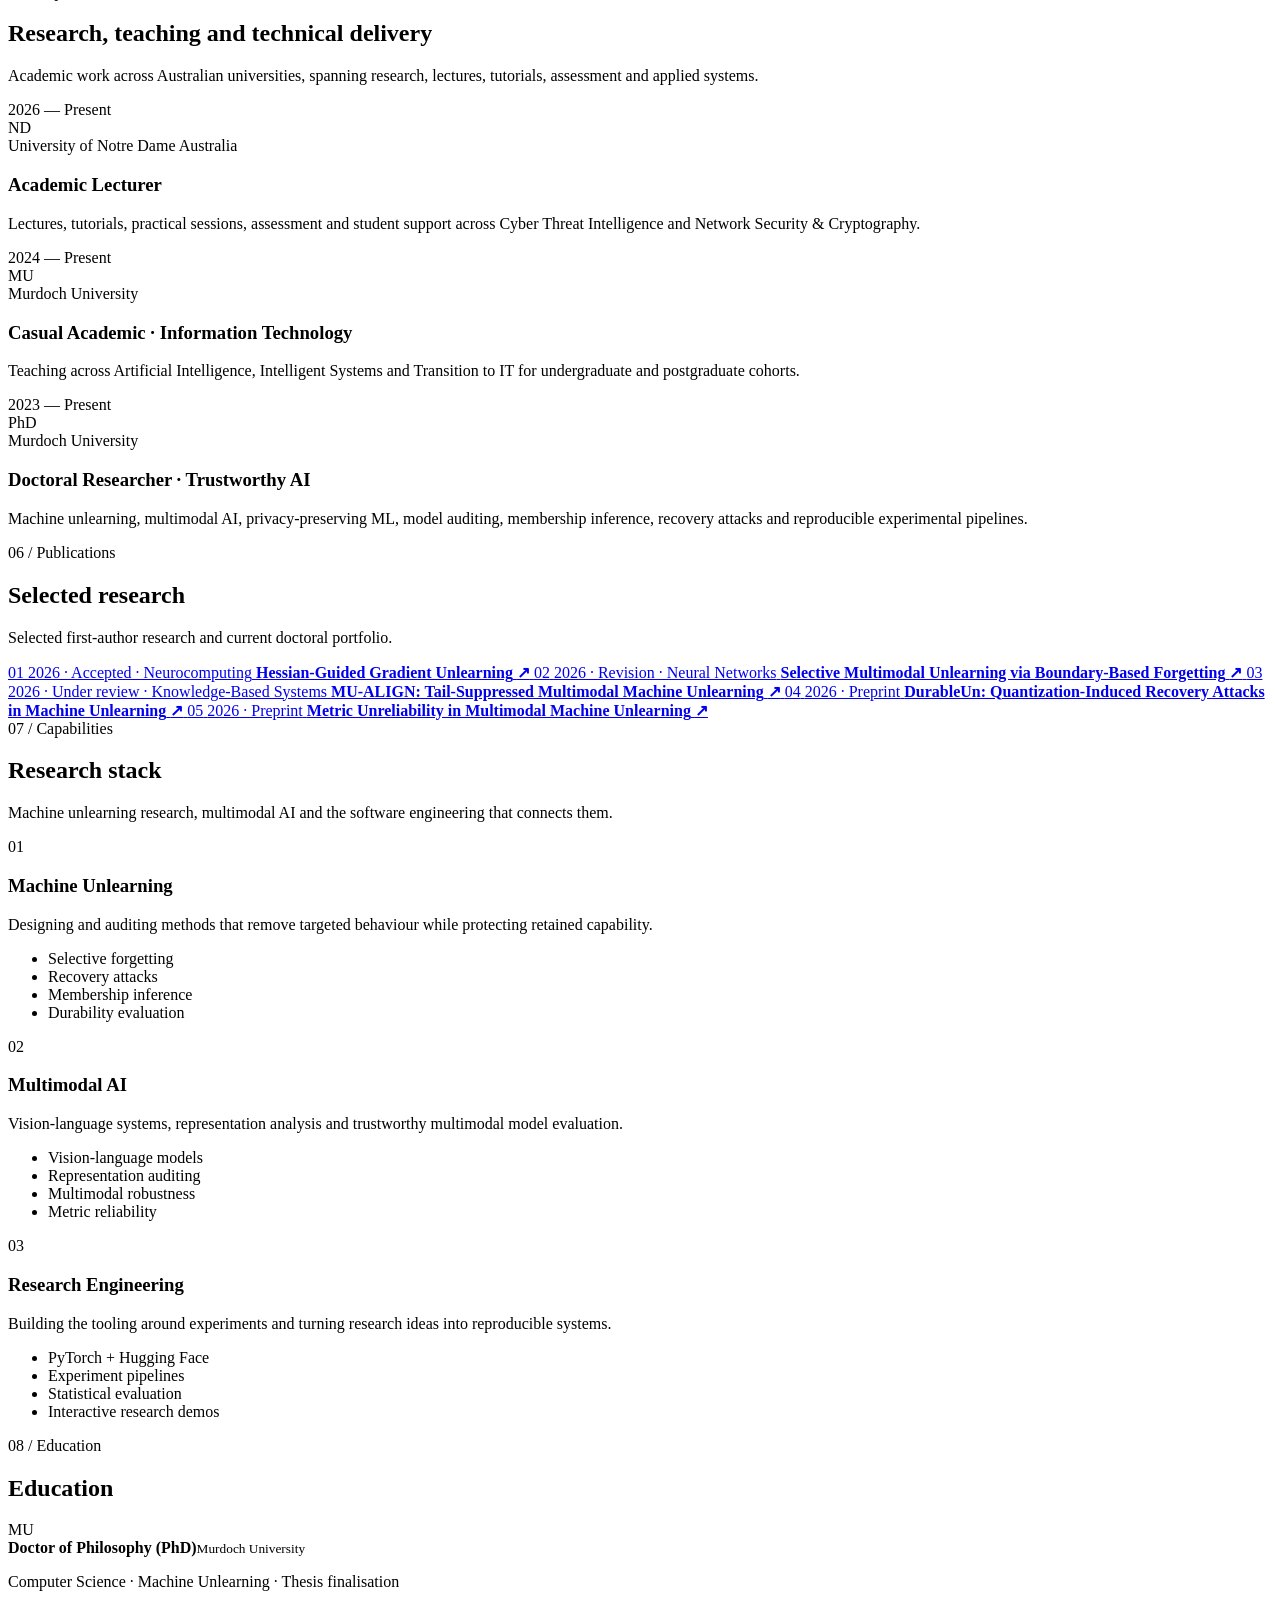
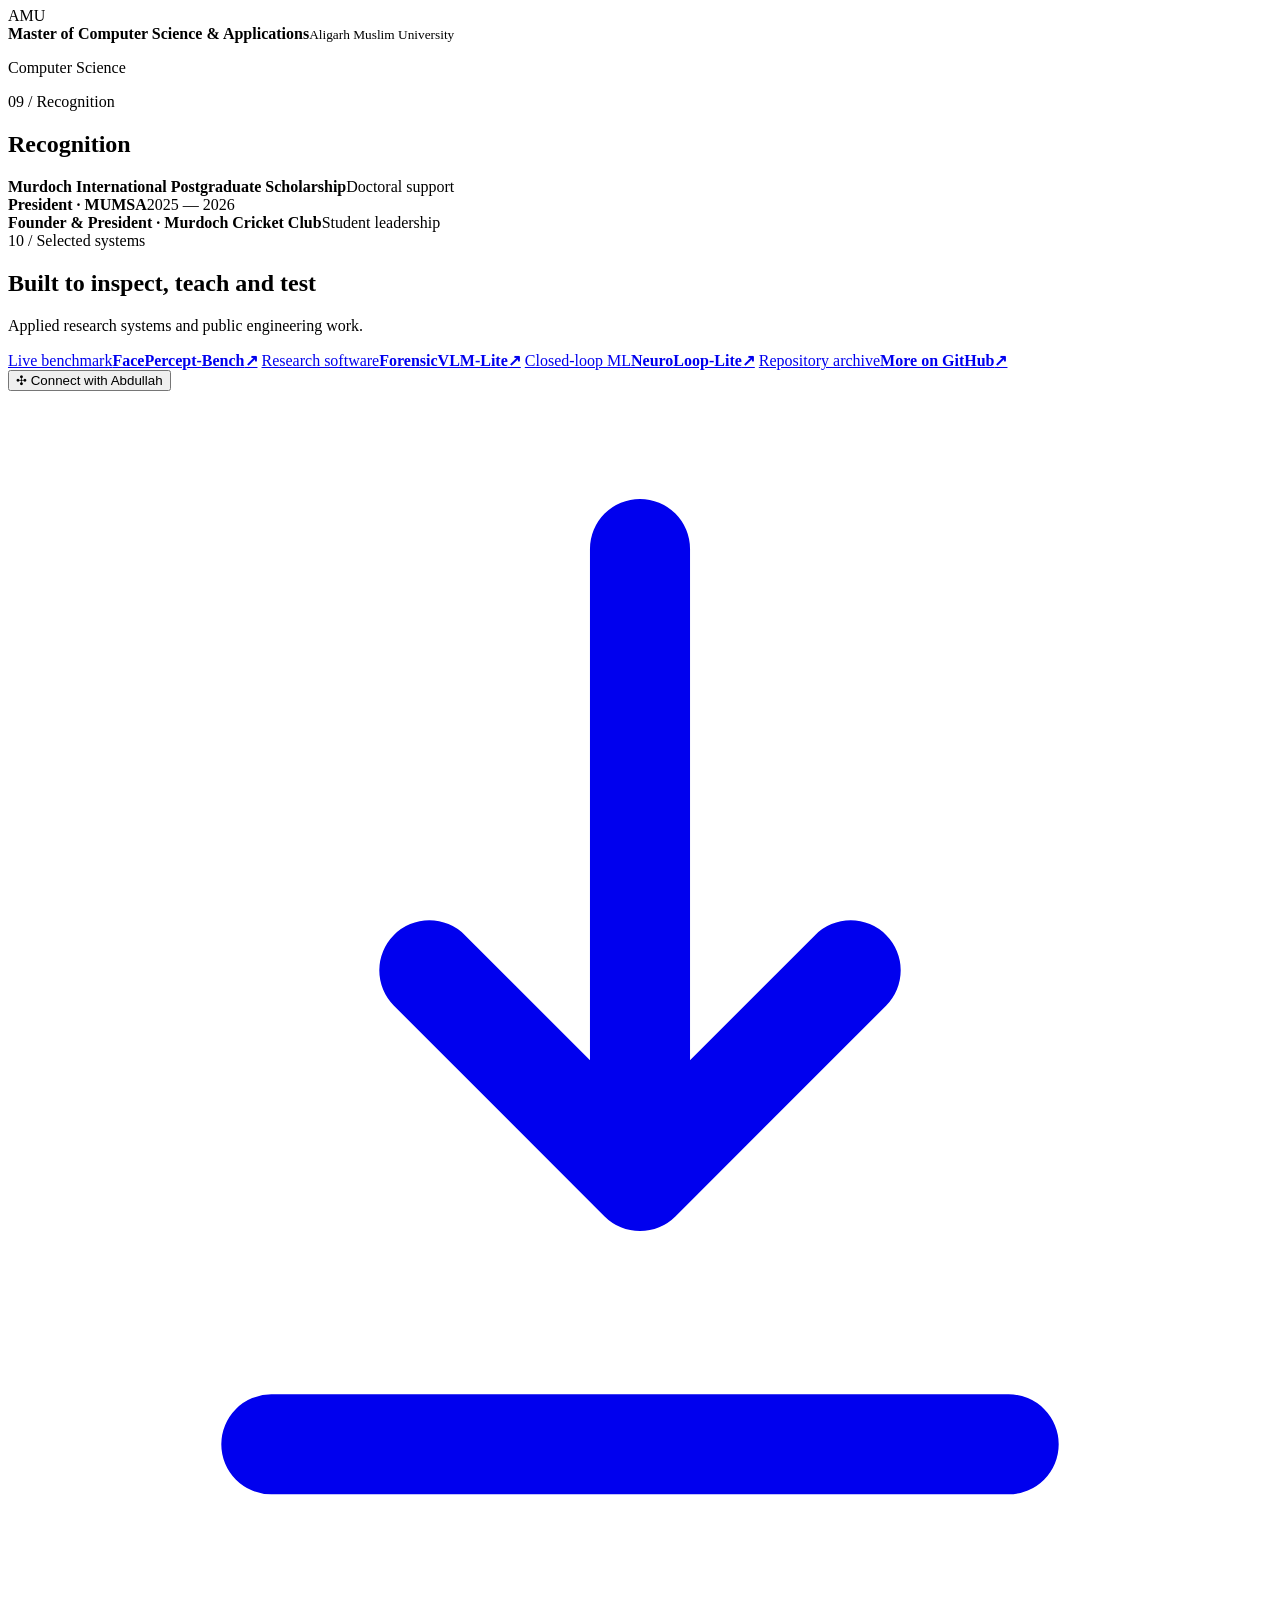
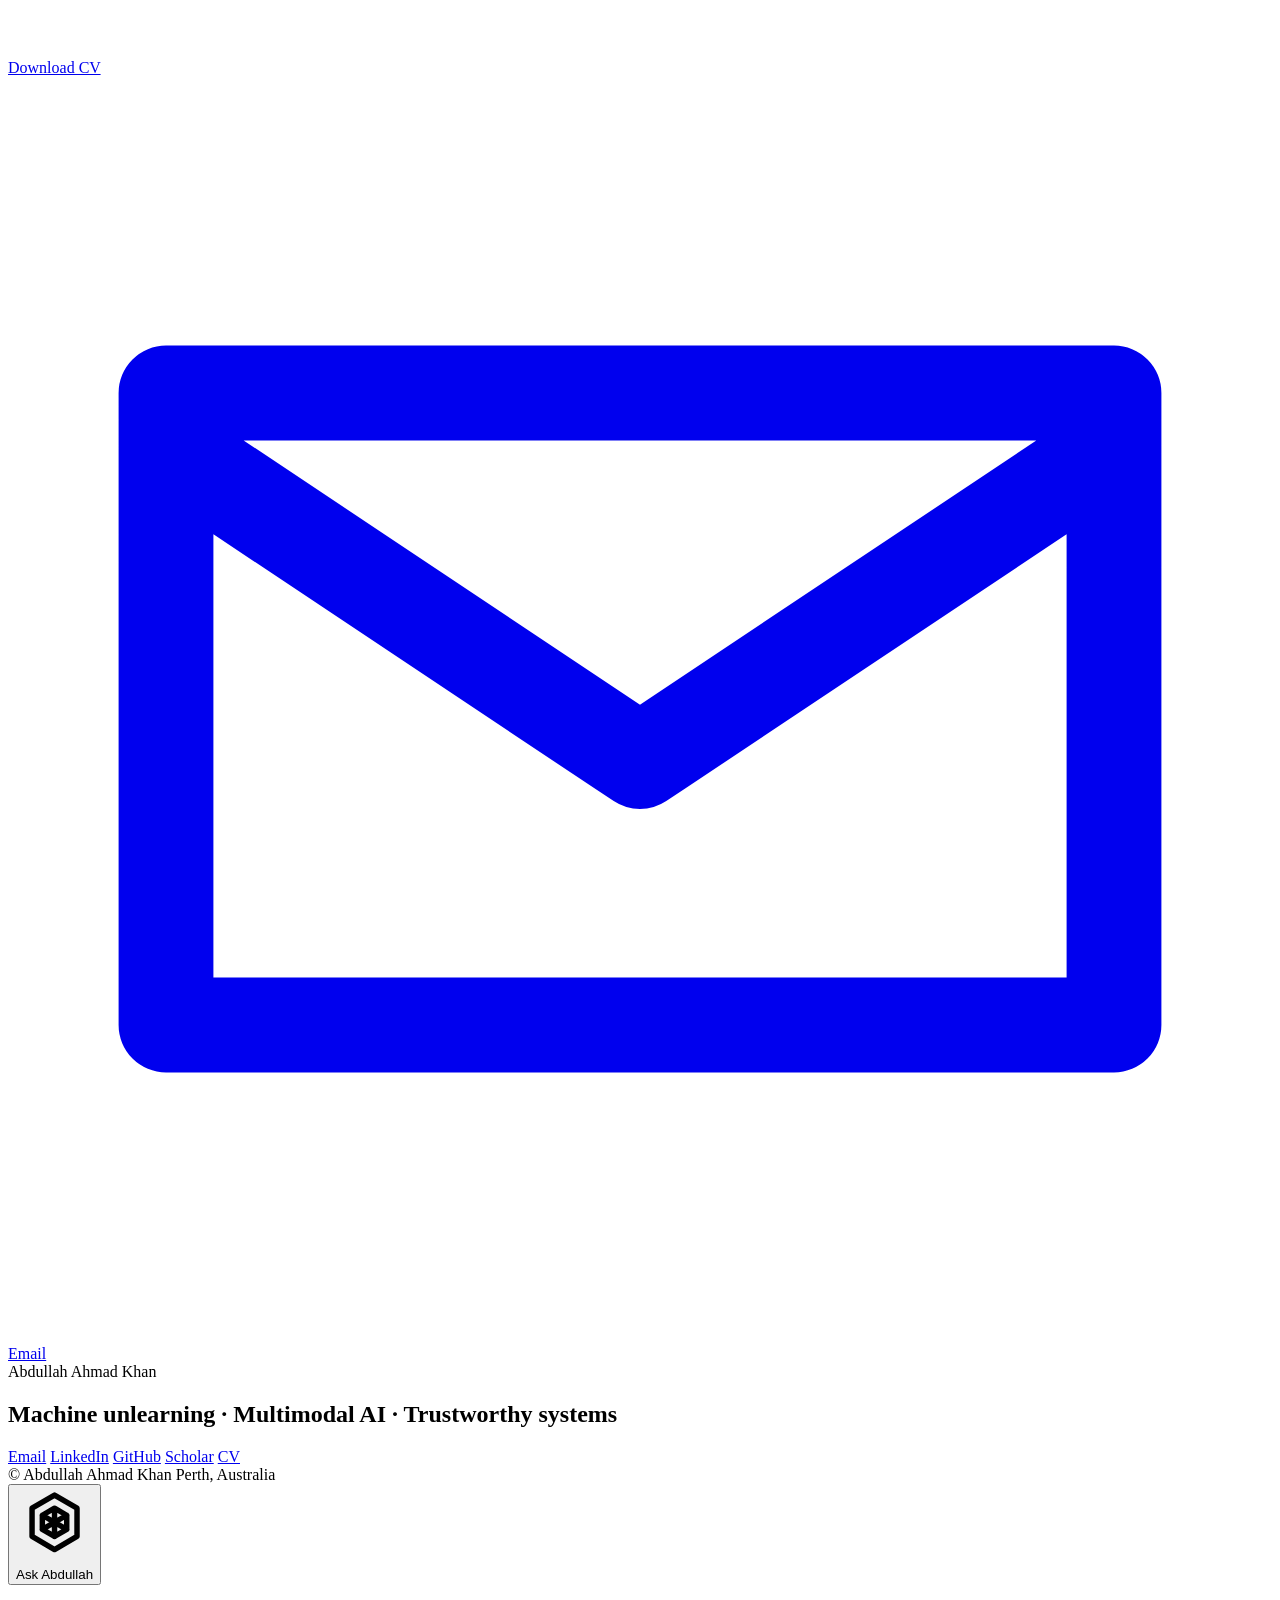
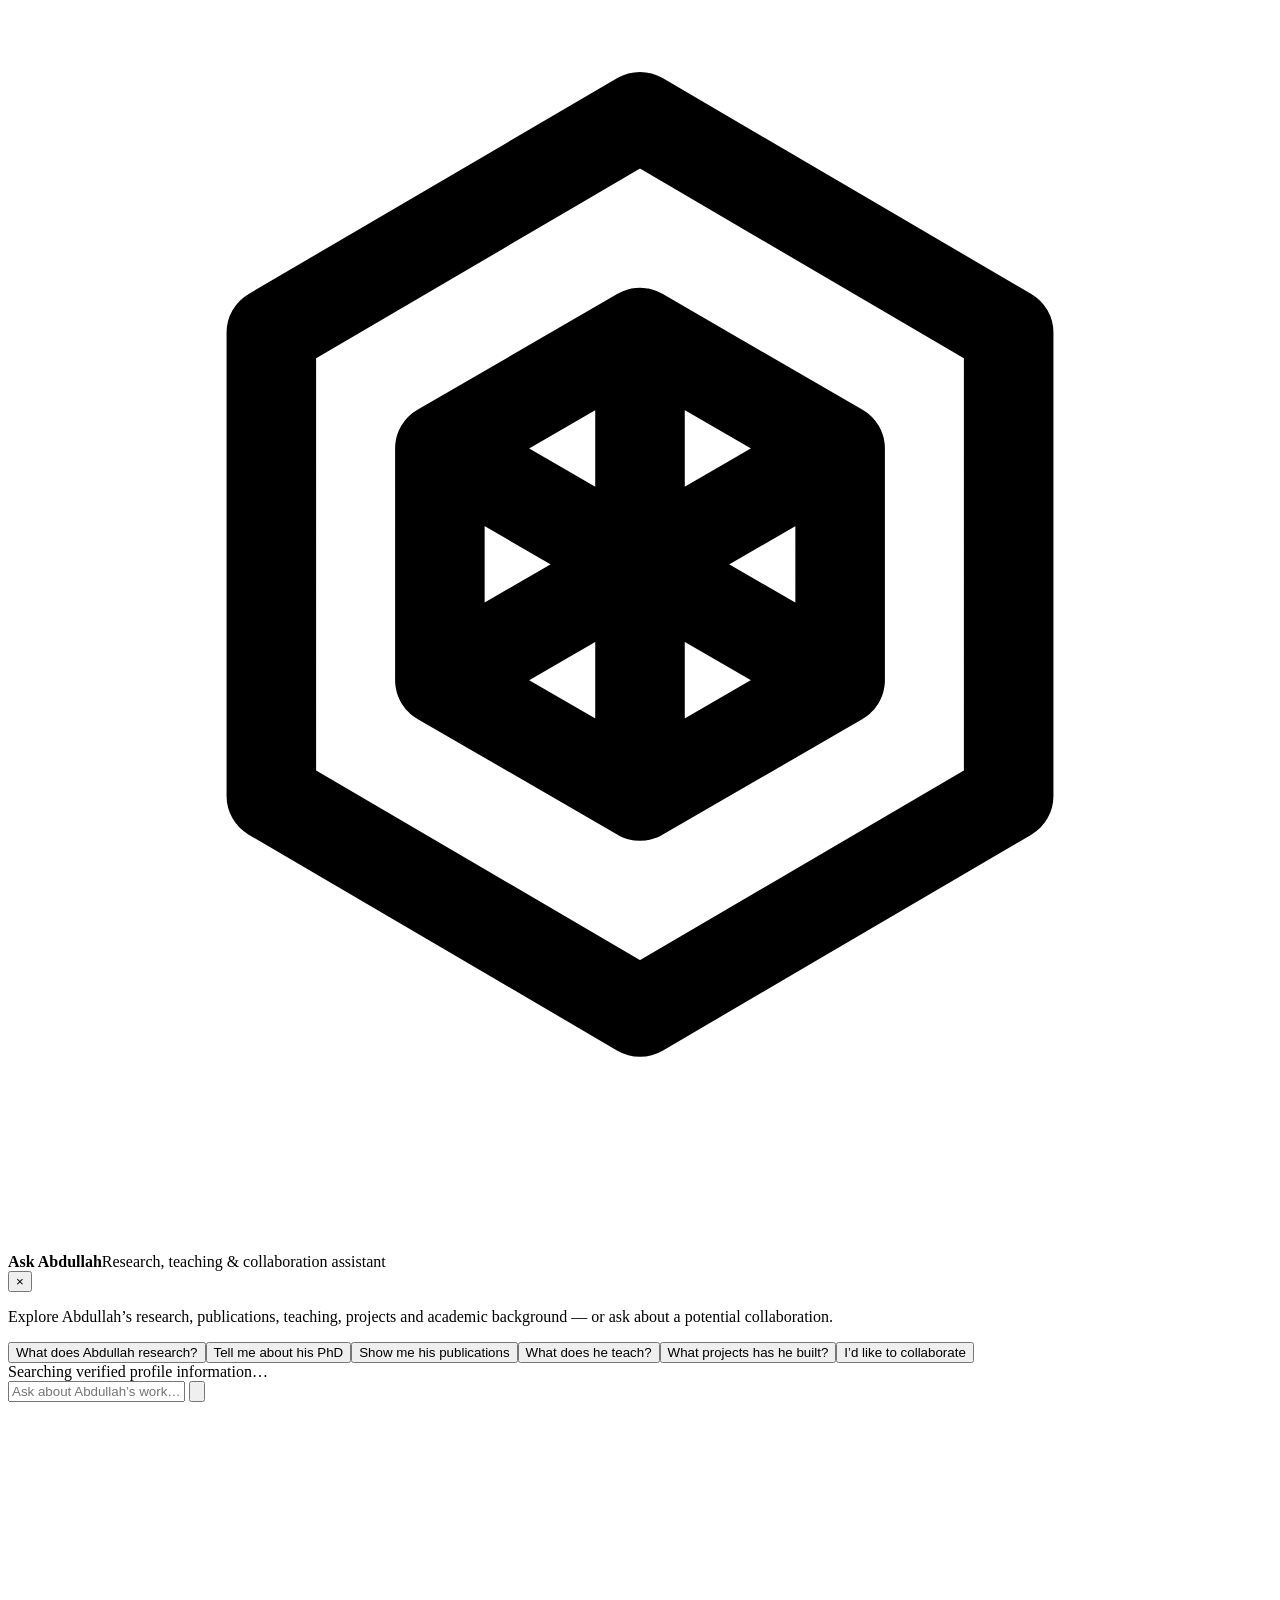
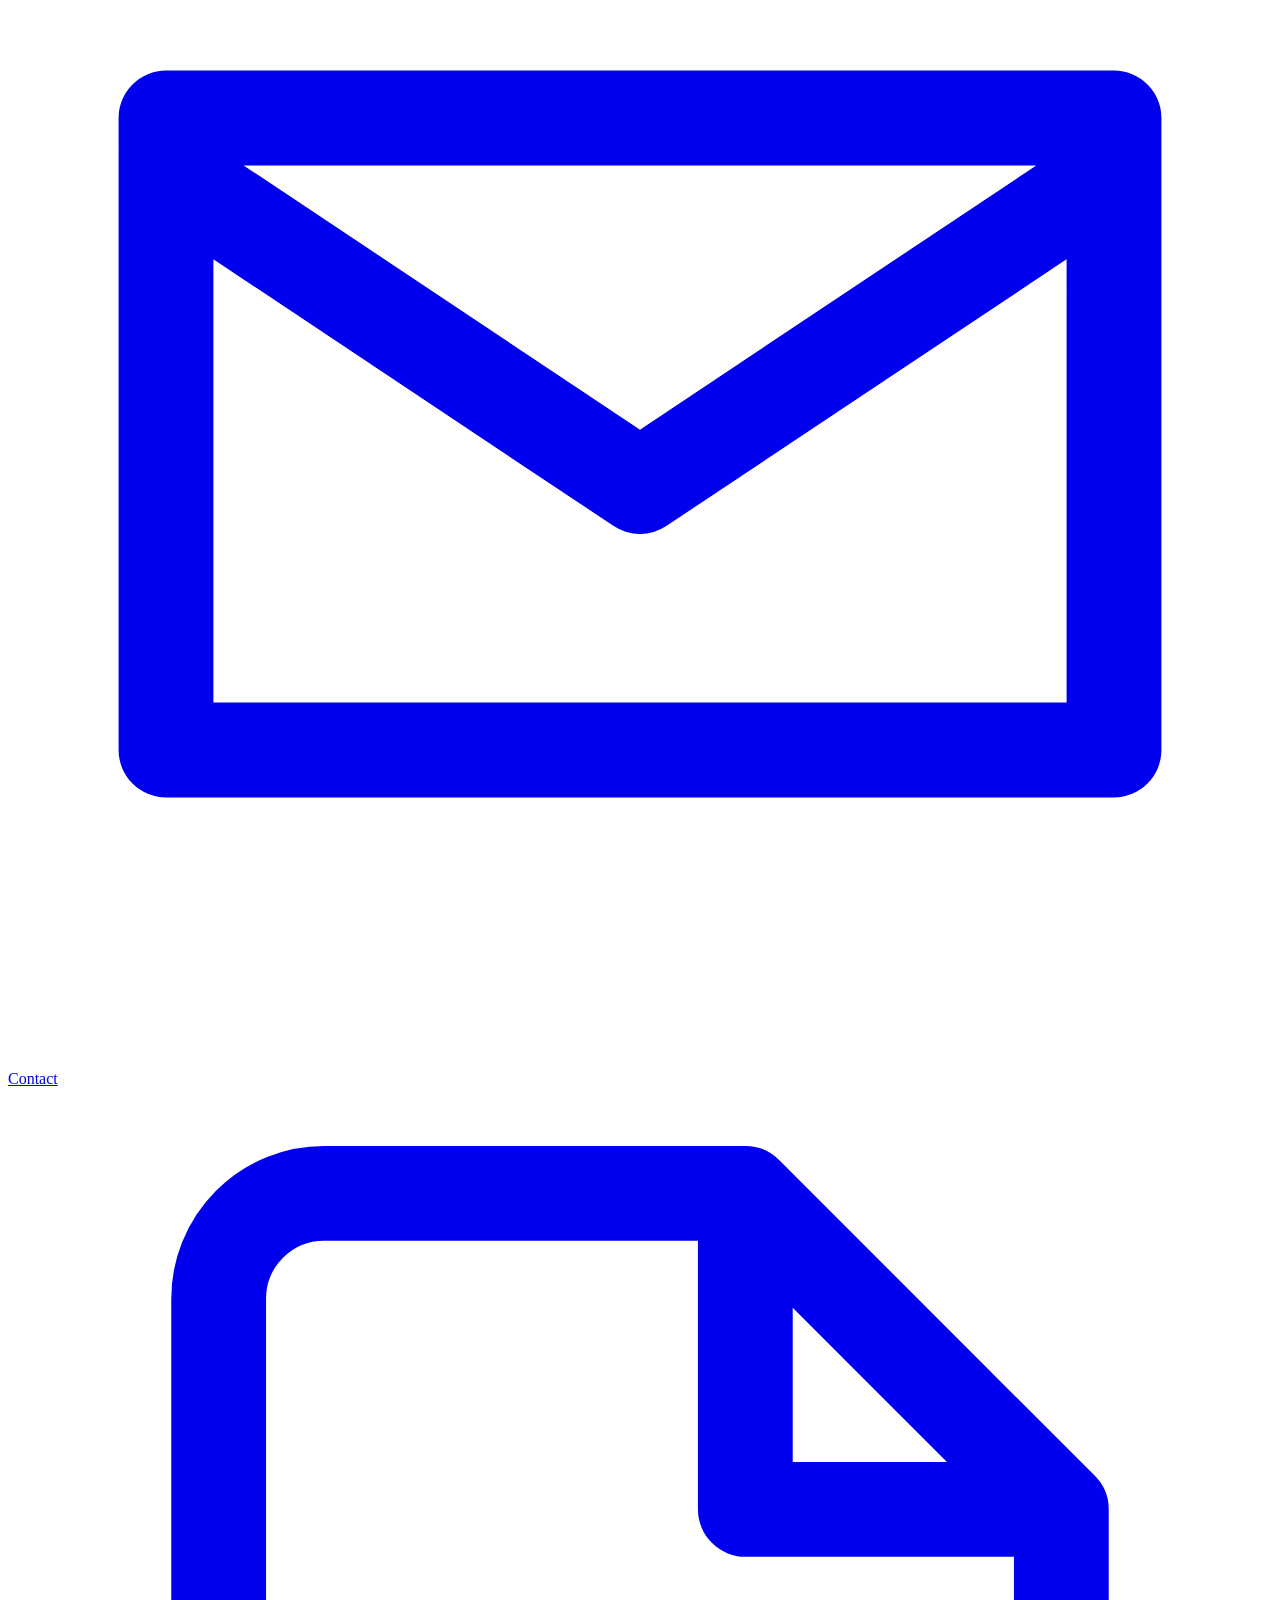
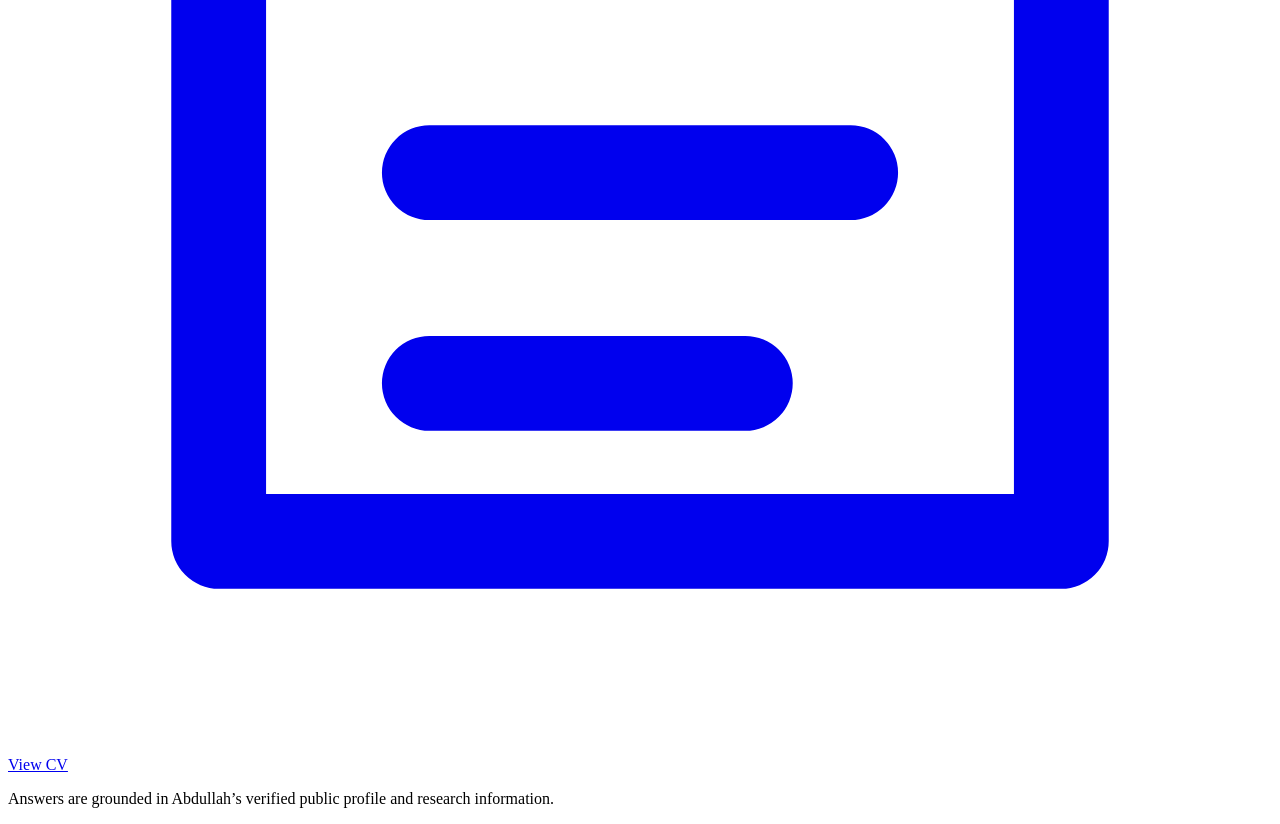
==== commit f2735ed9: "Build full portfolio redesign demo" ====
--- a/index.html
+++ b/index.html
@@ -3,7 +3,7 @@
 <head>
   <meta charset="utf-8" />
   <meta name="viewport" content="width=device-width, initial-scale=1" />
-  <meta name="theme-color" content="#f3f6fb" />
+  <meta name="theme-color" content="#071321" />
   <title>Abdullah Ahmad Khan | Machine Unlearning Researcher & Lecturer</title>
   <meta name="description" content="Abdullah Ahmad Khan is a final-stage PhD researcher, university lecturer and AI engineer in Perth working on machine unlearning, multimodal AI, trustworthy AI and vision-language systems." />
   <meta name="author" content="Abdullah Ahmad Khan" />
@@ -20,8 +20,6 @@
   <meta property="og:url" content="https://abdullah.com.au/" />
   <meta property="og:image" content="https://abdullah.com.au/assets/abdullah-profile.jpeg" />
   <meta property="og:image:alt" content="Portrait of Abdullah Ahmad Khan" />
-  <meta property="profile:first_name" content="Abdullah" />
-  <meta property="profile:last_name" content="Khan" />
   <meta property="og:locale" content="en_AU" />
 
   <meta name="twitter:card" content="summary_large_image" />
@@ -33,330 +31,483 @@
   <link rel="preload" as="image" href="/assets/abdullah-profile.jpeg" fetchpriority="high" />
   <link rel="preconnect" href="https://fonts.googleapis.com" />
   <link rel="preconnect" href="https://fonts.gstatic.com" crossorigin />
-  <link href="https://fonts.googleapis.com/css2?family=Manrope:wght@400;500;600;700;800&display=swap" rel="stylesheet" />
-  <link rel="stylesheet" href="styles.css?v=30" />
-  <link rel="stylesheet" href="demo-design.css?v=1" />
+  <link href="https://fonts.googleapis.com/css2?family=Manrope:wght@400;500;600;700&display=swap" rel="stylesheet" />
+  <link rel="stylesheet" href="redesign-v2.css?v=1" />
 
   <script type="application/ld+json">
   {
-    "@context": "https://schema.org",
-    "@graph": [
+    "@context":"https://schema.org",
+    "@graph":[
       {
-        "@type": "Person",
-        "@id": "https://abdullah.com.au/#person",
-        "name": "Abdullah Ahmad Khan",
-        "url": "https://abdullah.com.au/",
-        "image": "https://abdullah.com.au/assets/abdullah-profile.jpeg",
-        "jobTitle": ["PhD Researcher", "University Lecturer", "AI Engineer"],
-        "description": "Final-stage PhD researcher in Computer Science working on machine unlearning, multimodal AI, trustworthy AI and vision-language systems.",
-        "sameAs": [
+        "@type":"Person",
+        "@id":"https://abdullah.com.au/#person",
+        "name":"Abdullah Ahmad Khan",
+        "url":"https://abdullah.com.au/",
+        "image":"https://abdullah.com.au/assets/abdullah-profile.jpeg",
+        "jobTitle":["PhD Researcher","University Lecturer","AI Engineer"],
+        "description":"Final-stage PhD researcher in Computer Science working on machine unlearning, multimodal AI, trustworthy AI and vision-language systems.",
+        "sameAs":[
           "https://github.com/abdullahak07",
           "https://www.linkedin.com/in/abdullahakhan",
           "https://scholar.google.com/citations?user=CXdZEF0AAAAJ&hl=en"
         ],
-        "affiliation": [
-          {"@type": "CollegeOrUniversity", "name": "Murdoch University", "url": "https://www.murdoch.edu.au/"},
-          {"@type": "CollegeOrUniversity", "name": "University of Notre Dame Australia", "url": "https://www.notredame.edu.au/"}
+        "affiliation":[
+          {"@type":"CollegeOrUniversity","name":"Murdoch University","url":"https://www.murdoch.edu.au/"},
+          {"@type":"CollegeOrUniversity","name":"University of Notre Dame Australia","url":"https://www.notredame.edu.au/"}
         ],
-        "alumniOf": {"@type": "CollegeOrUniversity", "name": "Aligarh Muslim University", "url": "https://www.amu.ac.in/"},
-        "knowsAbout": [
-          "Machine Unlearning",
-          "Multimodal AI",
-          "Trustworthy AI",
-          "Vision-Language Models",
-          "Model Auditing",
-          "Privacy-Preserving Machine Learning"
-        ]
+        "alumniOf":{"@type":"CollegeOrUniversity","name":"Aligarh Muslim University","url":"https://www.amu.ac.in/"}
       },
       {
-        "@type": "WebSite",
-        "@id": "https://abdullah.com.au/#website",
-        "url": "https://abdullah.com.au/",
-        "name": "Abdullah Ahmad Khan",
-        "description": "Research, publications, teaching and AI engineering portfolio of Abdullah Ahmad Khan.",
-        "publisher": {"@id": "https://abdullah.com.au/#person"},
-        "inLanguage": "en-AU"
-      },
-      {
-        "@type": "ProfilePage",
-        "@id": "https://abdullah.com.au/#profilepage",
-        "url": "https://abdullah.com.au/",
-        "name": "Abdullah Ahmad Khan — Research, Teaching & AI",
-        "isPartOf": {"@id": "https://abdullah.com.au/#website"},
-        "mainEntity": {"@id": "https://abdullah.com.au/#person"},
-        "dateModified": "2026-09-15",
-        "inLanguage": "en-AU"
+        "@type":"WebSite",
+        "@id":"https://abdullah.com.au/#website",
+        "url":"https://abdullah.com.au/",
+        "name":"Abdullah Ahmad Khan",
+        "publisher":{"@id":"https://abdullah.com.au/#person"},
+        "inLanguage":"en-AU"
       }
     ]
   }
   </script>
 </head>
+
 <body>
   <a class="skip-link" href="#main">Skip to content</a>
+  <div class="page-progress" aria-hidden="true"><span></span></div>
 
   <header class="site-header">
     <div class="nav-shell">
+      <a class="brand" href="#home" aria-label="Abdullah Ahmad Khan home">
+        <span class="brand-mark">AAK</span>
+        <span class="brand-copy"><strong>Abdullah Ahmad Khan</strong><small>Research · Teaching · AI</small></span>
+      </a>
+
       <nav class="main-nav" aria-label="Primary navigation">
-        <a class="active" href="#home">Home</a>
+        <a href="#research">Research</a>
+        <a href="#publications">Publications</a>
         <a href="#experience">Experience</a>
-        <a href="#publications">Publications</a>
-        <a href="#research">Research</a>
-        <a href="#updates">Updates</a>
+        <a href="#activity">Activity</a>
       </nav>
 
-      <div class="institution-strip" aria-label="Institutions">
-        <span class="institution"><b>MU</b><em>Murdoch<br>University</em></span>
-        <span class="institution"><b>ND</b><em>Notre Dame<br>Australia</em></span>
-        <span class="institution"><b>AMU</b><em>Aligarh Muslim<br>University</em></span>
-      </div>
-
-      <button class="menu-button" type="button" aria-expanded="false" aria-controls="mobileMenu">Menu</button>
+      <div class="nav-actions">
+        <a class="nav-cv" href="/cv">View CV</a>
+        <button class="menu-button" type="button" aria-expanded="false" aria-controls="mobileMenu" aria-label="Open menu">
+          <span></span><span></span>
+        </button>
+      </div>
     </div>
+
     <nav id="mobileMenu" class="mobile-menu" aria-hidden="true">
-      <a href="#home">Home</a><a href="#experience">Experience</a><a href="#publications">Publications</a><a href="#research">Research</a><a href="#updates">Updates</a><a href="/cv">CV</a>
+      <a href="#research">Research</a>
+      <a href="#publications">Publications</a>
+      <a href="#experience">Experience</a>
+      <a href="#activity">Activity</a>
+      <a href="/cv">View CV</a>
     </nav>
   </header>
 
   <main id="main">
-    <section id="home" class="hero section-bg" data-section>
-      <div class="content hero-grid">
-        <div class="hero-copy">
-          <span class="hero-kicker">Machine unlearning · Multimodal AI · Trustworthy systems</span>
-          <h1>Hi, I’m Abdullah</h1>
-          <p>I am a <strong>final-stage PhD researcher in Computer Science at Murdoch University</strong>, working on machine unlearning, multimodal AI and trustworthy vision-language systems.</p>
-          <p>I’m particularly interested in <strong>selective forgetting, model auditing, recovery attacks and reliable evaluation</strong>. My work asks a simple question: when a model appears to forget, what evidence shows that the information is actually gone?</p>
-          <p>Alongside the PhD, I teach university courses across <strong>artificial intelligence, intelligent systems, cyber threat intelligence, network security and cryptography</strong>.</p>
-          <p>I also build reproducible research software, interactive teaching tools and applied AI systems that make technical ideas easier to inspect and use.</p>
-          <div class="hero-links">
-            <a class="hero-link-primary" href="#research">Explore research</a>
-            <a href="/cv">View CV</a>
-            <a href="https://scholar.google.com/citations?user=CXdZEF0AAAAJ&hl=en" target="_blank" rel="me noopener">Google Scholar ↗</a>
-          </div>
-        </div>
-
-        <aside class="hero-profile">
-          <figure class="portrait-circle">
-            <img src="assets/abdullah-profile.jpeg?v=1" alt="Portrait of Abdullah Ahmad Khan" width="900" height="900" loading="eager" decoding="async" fetchpriority="high" />
-          </figure>
-          <h2>Abdullah Ahmad Khan</h2>
-          <p>PhD Researcher · Lecturer · AI Engineer</p>
-          <div class="profile-badges"><span>Machine Unlearning</span><span>Multimodal AI</span><span>Trustworthy AI</span></div>
-        </aside>
-      </div>
-    </section>
-
-    <div class="connect-divider"><button type="button" data-connect-open><span>✣</span> Connect</button></div>
-
-    <section id="updates" class="section section-tint" data-section>
+    <section id="home" class="hero">
+      <div class="hero-grid content">
+        <div class="hero-copy reveal">
+          <div class="eyebrow-row">
+            <span>Final-stage PhD researcher</span>
+            <i></i>
+            <span>Perth, Australia</span>
+          </div>
+
+          <h1>Hi, I’m Abdullah.</h1>
+          <p class="hero-lead">I work on <strong>machine unlearning, multimodal AI and trustworthy vision-language systems</strong> at Murdoch University.</p>
+          <p class="hero-body">I’m particularly interested in <strong>selective forgetting, model auditing, recovery attacks and reliable evaluation</strong>. My work asks a simple question: when a model appears to forget, what evidence shows that the information is actually gone?</p>
+
+          <div class="hero-actions">
+            <a class="button button-primary" href="#research">Explore research <span>↘</span></a>
+            <a class="button button-secondary" href="https://scholar.google.com/citations?user=CXdZEF0AAAAJ&hl=en" target="_blank" rel="me noopener">Google Scholar ↗</a>
+          </div>
+
+          <div class="hero-meta">
+            <div><span>Research</span><strong>Machine Unlearning · Multimodal AI · Trustworthy AI</strong></div>
+            <div><span>Teaching</span><strong>AI · Intelligent Systems · Cyber Security</strong></div>
+          </div>
+        </div>
+
+        <div class="hero-visual reveal" data-delay="120">
+          <div class="signal-stage" aria-label="Animated research graphic">
+            <div class="signal-grid" aria-hidden="true"></div>
+            <div class="signal-orbit orbit-one" aria-hidden="true"><i></i></div>
+            <div class="signal-orbit orbit-two" aria-hidden="true"><i></i></div>
+            <div class="signal-line line-one" aria-hidden="true"></div>
+            <div class="signal-line line-two" aria-hidden="true"></div>
+            <div class="signal-node node-a" aria-hidden="true"></div>
+            <div class="signal-node node-b" aria-hidden="true"></div>
+            <div class="signal-node node-c" aria-hidden="true"></div>
+
+            <figure class="portrait-circle">
+              <img src="assets/abdullah-profile.jpeg?v=1" alt="Portrait of Abdullah Ahmad Khan" width="900" height="900" loading="eager" decoding="async" fetchpriority="high" />
+            </figure>
+
+            <div class="signal-label label-one">
+              <span>01</span><strong>Selective forgetting</strong>
+            </div>
+            <div class="signal-label label-two">
+              <span>02</span><strong>Recovery attacks</strong>
+            </div>
+            <div class="signal-label label-three">
+              <span>03</span><strong>Reliable evaluation</strong>
+            </div>
+          </div>
+        </div>
+      </div>
+
+      <div class="institution-rail content reveal" data-delay="220" aria-label="Academic institutions">
+        <div class="institution-title">Academic network</div>
+        <div class="institution"><b>MU</b><span>Murdoch University</span></div>
+        <div class="institution"><b>ND</b><span>University of Notre Dame Australia</span></div>
+        <div class="institution"><b>AMU</b><span>Aligarh Muslim University</span></div>
+      </div>
+    </section>
+
+    <section class="statement-section">
+      <div class="content statement-wrap">
+        <span class="section-index">01 / Research question</span>
+        <p class="statement" data-word-reveal>When a model appears to forget, what evidence shows that the information is actually gone?</p>
+      </div>
+    </section>
+
+    <section id="research" class="section research-section">
       <div class="content">
-        <div class="section-heading">
-          <h2>Machine Unlearning, Right Now</h2>
+        <div class="section-head reveal">
+          <div>
+            <span class="section-index">02 / Research</span>
+            <h2>Interactive research</h2>
+          </div>
+          <p>Three parts of my research you can open directly rather than only read about. Each connects to code, experiments or a research artifact.</p>
+        </div>
+
+        <div class="research-layout">
+          <a class="research-feature reveal" href="https://github.com/abdullahak07/Hessian-Guided-Paper" target="_blank" rel="noopener">
+            <div class="feature-top">
+              <span class="project-number">01</span>
+              <span class="project-status">Accepted · Neurocomputing</span>
+            </div>
+            <div class="feature-graphic curvature-graphic" aria-hidden="true">
+              <i class="curve curve-a"></i>
+              <i class="curve curve-b"></i>
+              <i class="curve curve-c"></i>
+              <i class="curve-dot dot-a"></i>
+              <i class="curve-dot dot-b"></i>
+              <i class="curve-dot dot-c"></i>
+            </div>
+            <div class="feature-copy">
+              <h3>Can curvature make forgetting more efficient?</h3>
+              <p>Hessian-guided refinement for selective unlearning without paying the cost of full retraining.</p>
+              <strong>Open research ↗</strong>
+            </div>
+          </a>
+
+          <div class="research-stack">
+            <a class="research-compact reveal" data-delay="100" href="https://github.com/abdullahak07/BoundaryUnl" target="_blank" rel="noopener">
+              <div>
+                <span class="project-number">02</span>
+                <span class="project-status">Revision · Neural Networks</span>
+              </div>
+              <h3>Can multimodal forgetting move a boundary selectively?</h3>
+              <p>Boundary deformation and projected-gradient control for targeted multimodal forgetting.</p>
+              <div class="compact-graphic boundary-graphic" aria-hidden="true">
+                <i></i><i></i><i></i><i></i>
+              </div>
+              <strong>Open research ↗</strong>
+            </a>
+
+            <a class="research-compact reveal" data-delay="180" href="https://arxiv.org/abs/2605.02196" target="_blank" rel="noopener">
+              <div>
+                <span class="project-number">03</span>
+                <span class="project-status">Durability + recovery</span>
+              </div>
+              <h3>Does forgetting survive deployment compression?</h3>
+              <p>DurableUn tests whether quantisation can recover behaviour that appeared to be forgotten.</p>
+              <div class="compact-graphic durability-graphic" aria-hidden="true">
+                <i></i><i></i><i></i><i></i><i></i>
+              </div>
+              <strong>Open preprint ↗</strong>
+            </a>
+          </div>
+        </div>
+      </div>
+    </section>
+
+    <section id="updates" class="section status-section">
+      <div class="content">
+        <div class="section-head inverse reveal">
+          <div>
+            <span class="section-index">03 / Current status</span>
+            <h2>Machine unlearning, right now</h2>
+          </div>
           <p>A snapshot of the research portfolio as it stands now: thesis progress, accepted work and the questions I am actively pushing forward.</p>
         </div>
 
-        <div class="status-card">
-          <div class="status-feature">
-            <span class="mini-label">THESIS STATUS</span>
+        <div class="status-board reveal" data-delay="100">
+          <div class="status-summary">
+            <span>Thesis status</span>
             <strong>Final stage</strong>
             <p>Machine unlearning · multimodal / VLM systems</p>
           </div>
-          <div class="pipeline">
-            <div class="pipeline-head"><span>RESEARCH PIPELINE · 2026</span><b>3 core thesis papers</b></div>
-            <div class="pipeline-track" aria-label="Research pipeline">
-              <div class="pipeline-node done"><i></i><span>HGU</span><small>Accepted</small></div>
-              <div class="pipeline-line done"></div>
-              <div class="pipeline-node active"><i></i><span>Boundary</span><small>Revision</small></div>
-              <div class="pipeline-line active"></div>
-              <div class="pipeline-node active"><i></i><span>MU-ALIGN</span><small>Under review</small></div>
-            </div>
-            <div class="pipeline-notes">
-              <div><span>Accepted</span><strong>Neurocomputing · 2026</strong></div>
-              <div><span>Current audit work</span><strong>Recovery + representation tests</strong></div>
-              <div><span>Deployment question</span><strong>Durability after quantisation</strong></div>
-            </div>
-          </div>
-        </div>
-      </div>
-    </section>
-
-    <section id="research" class="section section-blue" data-section>
+
+          <div class="timeline" aria-label="Research pipeline">
+            <div class="timeline-track" aria-hidden="true"><span></span></div>
+
+            <article class="timeline-item complete">
+              <div class="timeline-dot"></div>
+              <span>HGU</span>
+              <strong>Accepted</strong>
+              <small>Neurocomputing · 2026</small>
+            </article>
+
+            <article class="timeline-item active">
+              <div class="timeline-dot"></div>
+              <span>Boundary</span>
+              <strong>Revision</strong>
+              <small>Current audit work</small>
+            </article>
+
+            <article class="timeline-item active">
+              <div class="timeline-dot"></div>
+              <span>MU-ALIGN</span>
+              <strong>Under review</strong>
+              <small>Deployment question</small>
+            </article>
+          </div>
+
+          <div class="status-notes">
+            <div><span>Accepted</span><strong>Neurocomputing · 2026</strong></div>
+            <div><span>Current audit work</span><strong>Recovery + representation tests</strong></div>
+            <div><span>Deployment question</span><strong>Durability after quantisation</strong></div>
+          </div>
+        </div>
+      </div>
+    </section>
+
+    <section id="activity" class="section activity-section">
+      <div class="content activity-layout">
+        <div class="activity-copy reveal">
+          <span class="section-index">04 / Public work</span>
+          <h2>Research activity</h2>
+          <p>Public research engineering across experiments, repositories, teaching builds and paper artifacts.</p>
+          <a href="https://github.com/abdullahak07" target="_blank" rel="me noopener">@abdullahak07 on GitHub ↗</a>
+        </div>
+
+        <div class="activity-card reveal" data-delay="120">
+          <div class="activity-head">
+            <div><span>Live GitHub contributions</span><strong id="activitySummary">Loading activity…</strong></div>
+            <div class="activity-legend">Less <i class="l0"></i><i class="l1"></i><i class="l2"></i><i class="l3"></i><i class="l4"></i> More</div>
+          </div>
+          <div class="activity-scroll">
+            <div class="activity-months" id="activityMonths"></div>
+            <div class="activity-canvas">
+              <div class="activity-weekdays"><span>Mon</span><span>Wed</span><span>Fri</span></div>
+              <div id="activityGrid" class="activity-grid" aria-label="GitHub contribution activity"></div>
+            </div>
+          </div>
+          <div class="activity-detail" id="activityDetail" aria-live="polite">Tap or hover a square to inspect a day.</div>
+        </div>
+      </div>
+    </section>
+
+    <section id="experience" class="section experience-section">
       <div class="content">
-        <div class="section-heading">
-          <h2>Interactive Research</h2>
-          <p>Three parts of my research you can open directly rather than only read about. Each connects to code, experiments or a research artifact.</p>
-        </div>
-
-        <div class="research-cards">
-          <a class="research-card" href="https://github.com/abdullahak07/Hessian-Guided-Paper" target="_blank" rel="noopener">
-            <div class="card-top"><span class="card-number">01</span><svg viewBox="0 0 96 70" aria-hidden="true"><path d="M12 48h20V31h30v17h22M23 31V15m39 16V13M33 15h29M40 23h15"/><circle cx="23" cy="15" r="5"/><circle cx="62" cy="13" r="5"/></svg></div>
-            <h3>Can curvature make forgetting more efficient?</h3>
-            <p>Hessian-guided refinement for selective unlearning without paying the cost of full retraining.</p>
-            <div class="card-foot"><span>Accepted · Neurocomputing</span><b>Open →</b></div>
+        <div class="section-head reveal">
+          <div>
+            <span class="section-index">05 / Experience</span>
+            <h2>Research, teaching and technical delivery</h2>
+          </div>
+          <p>Academic work across Australian universities, spanning research, lectures, tutorials, assessment and applied systems.</p>
+        </div>
+
+        <div class="experience-timeline">
+          <article class="experience-row reveal">
+            <div class="experience-year">2026 — Present</div>
+            <div class="experience-mark">ND</div>
+            <div class="experience-copy">
+              <span>University of Notre Dame Australia</span>
+              <h3>Academic Lecturer</h3>
+              <p>Lectures, tutorials, practical sessions, assessment and student support across Cyber Threat Intelligence and Network Security & Cryptography.</p>
+            </div>
+          </article>
+
+          <article class="experience-row reveal" data-delay="80">
+            <div class="experience-year">2024 — Present</div>
+            <div class="experience-mark">MU</div>
+            <div class="experience-copy">
+              <span>Murdoch University</span>
+              <h3>Casual Academic · Information Technology</h3>
+              <p>Teaching across Artificial Intelligence, Intelligent Systems and Transition to IT for undergraduate and postgraduate cohorts.</p>
+            </div>
+          </article>
+
+          <article class="experience-row reveal" data-delay="160">
+            <div class="experience-year">2023 — Present</div>
+            <div class="experience-mark">PhD</div>
+            <div class="experience-copy">
+              <span>Murdoch University</span>
+              <h3>Doctoral Researcher · Trustworthy AI</h3>
+              <p>Machine unlearning, multimodal AI, privacy-preserving ML, model auditing, membership inference, recovery attacks and reproducible experimental pipelines.</p>
+            </div>
+          </article>
+        </div>
+      </div>
+    </section>
+
+    <section id="publications" class="section publications-section">
+      <div class="content">
+        <div class="section-head reveal">
+          <div>
+            <span class="section-index">06 / Publications</span>
+            <h2>Selected research</h2>
+          </div>
+          <p>Selected first-author research and current doctoral portfolio.</p>
+        </div>
+
+        <div class="publication-index">
+          <a class="publication-row reveal" href="https://github.com/abdullahak07/Hessian-Guided-Paper" target="_blank" rel="noopener">
+            <span class="pub-num">01</span>
+            <span class="pub-meta">2026 · Accepted · Neurocomputing</span>
+            <strong>Hessian-Guided Gradient Unlearning</strong>
+            <b>↗</b>
           </a>
-
-          <a class="research-card" href="https://github.com/abdullahak07/BoundaryUnl" target="_blank" rel="noopener">
-            <div class="card-top"><span class="card-number">02</span><svg viewBox="0 0 96 70" aria-hidden="true"><path d="M17 50 30 18l22 5 25-8 5 34-25 8-20-7zM30 18l27 39M52 23l5 34M17 50l65-1"/><path class="dash" d="M18 35h64"/></svg></div>
-            <h3>Can multimodal forgetting move a boundary selectively?</h3>
-            <p>Boundary deformation and projected-gradient control for targeted multimodal forgetting.</p>
-            <div class="card-foot"><span>Revision · Neural Networks</span><b>Open →</b></div>
+          <a class="publication-row reveal" href="https://github.com/abdullahak07/BoundaryUnl" target="_blank" rel="noopener">
+            <span class="pub-num">02</span>
+            <span class="pub-meta">2026 · Revision · Neural Networks</span>
+            <strong>Selective Multimodal Unlearning via Boundary-Based Forgetting</strong>
+            <b>↗</b>
           </a>
-
-          <a class="research-card" href="https://arxiv.org/abs/2605.02196" target="_blank" rel="noopener">
-            <div class="card-top"><span class="card-number">03</span><svg viewBox="0 0 96 70" aria-hidden="true"><path d="M14 20h22l9 14 13-22 24 6M14 20v28h24l10-13 13 17h21"/><rect x="9" y="15" width="10" height="10" rx="2"/><rect x="77" y="13" width="10" height="10" rx="2"/><rect x="77" y="47" width="10" height="10" rx="2"/></svg></div>
-            <h3>Does forgetting survive deployment compression?</h3>
-            <p>DurableUn tests whether quantisation can recover behaviour that appeared to be forgotten.</p>
-            <div class="card-foot"><span>Durability + recovery</span><b>Open →</b></div>
+          <a class="publication-row reveal" href="https://github.com/abdullahak07/MU-Align" target="_blank" rel="noopener">
+            <span class="pub-num">03</span>
+            <span class="pub-meta">2026 · Under review · Knowledge-Based Systems</span>
+            <strong>MU-ALIGN: Tail-Suppressed Multimodal Machine Unlearning</strong>
+            <b>↗</b>
           </a>
-        </div>
-
-        <a class="section-link" href="#publications">See all research</a>
-      </div>
-    </section>
-
-    <section class="section activity-section">
+          <a class="publication-row reveal" href="https://arxiv.org/abs/2605.02196" target="_blank" rel="noopener">
+            <span class="pub-num">04</span>
+            <span class="pub-meta">2026 · Preprint</span>
+            <strong>DurableUn: Quantization-Induced Recovery Attacks in Machine Unlearning</strong>
+            <b>↗</b>
+          </a>
+          <a class="publication-row reveal" href="https://arxiv.org/abs/2605.02206" target="_blank" rel="noopener">
+            <span class="pub-num">05</span>
+            <span class="pub-meta">2026 · Preprint</span>
+            <strong>Metric Unreliability in Multimodal Machine Unlearning</strong>
+            <b>↗</b>
+          </a>
+        </div>
+      </div>
+    </section>
+
+    <section class="section capabilities-section">
+      <div class="content capability-grid">
+        <div class="capability-intro reveal">
+          <span class="section-index">07 / Capabilities</span>
+          <h2>Research stack</h2>
+          <p>Machine unlearning research, multimodal AI and the software engineering that connects them.</p>
+        </div>
+
+        <article class="capability-card reveal" data-delay="80">
+          <span>01</span>
+          <h3>Machine Unlearning</h3>
+          <p>Designing and auditing methods that remove targeted behaviour while protecting retained capability.</p>
+          <ul><li>Selective forgetting</li><li>Recovery attacks</li><li>Membership inference</li><li>Durability evaluation</li></ul>
+        </article>
+
+        <article class="capability-card reveal" data-delay="140">
+          <span>02</span>
+          <h3>Multimodal AI</h3>
+          <p>Vision-language systems, representation analysis and trustworthy multimodal model evaluation.</p>
+          <ul><li>Vision-language models</li><li>Representation auditing</li><li>Multimodal robustness</li><li>Metric reliability</li></ul>
+        </article>
+
+        <article class="capability-card reveal" data-delay="200">
+          <span>03</span>
+          <h3>Research Engineering</h3>
+          <p>Building the tooling around experiments and turning research ideas into reproducible systems.</p>
+          <ul><li>PyTorch + Hugging Face</li><li>Experiment pipelines</li><li>Statistical evaluation</li><li>Interactive research demos</li></ul>
+        </article>
+      </div>
+    </section>
+
+    <section class="section education-section">
+      <div class="content two-column">
+        <div>
+          <div class="section-head compact reveal"><div><span class="section-index">08 / Education</span><h2>Education</h2></div></div>
+          <div class="education-list">
+            <article class="education-row reveal">
+              <span>MU</span>
+              <div><strong>Doctor of Philosophy (PhD)</strong><small>Murdoch University</small><p>Computer Science · Machine Unlearning · Thesis finalisation</p></div>
+            </article>
+            <article class="education-row reveal" data-delay="80">
+              <span>AMU</span>
+              <div><strong>Master of Computer Science & Applications</strong><small>Aligarh Muslim University</small><p>Computer Science</p></div>
+            </article>
+          </div>
+        </div>
+
+        <div>
+          <div class="section-head compact reveal"><div><span class="section-index">09 / Recognition</span><h2>Recognition</h2></div></div>
+          <div class="recognition-list">
+            <div class="recognition-row reveal"><strong>Murdoch International Postgraduate Scholarship</strong><span>Doctoral support</span></div>
+            <div class="recognition-row reveal" data-delay="80"><strong>President · MUMSA</strong><span>2025 — 2026</span></div>
+            <div class="recognition-row reveal" data-delay="140"><strong>Founder & President · Murdoch Cricket Club</strong><span>Student leadership</span></div>
+          </div>
+        </div>
+      </div>
+    </section>
+
+    <section class="section systems-section">
       <div class="content">
-        <div class="section-heading">
-          <h2>Research Activity</h2>
-          <p>Public research engineering across experiments, repositories, teaching builds and paper artifacts.</p>
-        </div>
-        <div class="activity-card">
-          <div class="activity-head"><strong>Public GitHub work</strong><a href="https://github.com/abdullahak07" target="_blank" rel="me noopener">@abdullahak07 on GitHub</a></div>
-          <div class="activity-months"><span>Sep</span><span>Oct</span><span>Nov</span><span>Dec</span><span>Jan</span><span>Feb</span><span>Mar</span><span>Apr</span><span>May</span><span>Jun</span><span>Jul</span><span>Aug</span></div>
-          <div class="heatmap-wrap"><div id="activityGrid" class="activity-grid" aria-hidden="true"></div></div>
-          <div class="activity-foot"><span>Research code · teaching demos · applied systems</span><span>Less <i class="l0"></i><i class="l1"></i><i class="l2"></i><i class="l3"></i><i class="l4"></i> More</span></div>
-        </div>
-      </div>
-    </section>
-
-    <section id="experience" class="section section-tint" data-section>
-      <div class="content">
-        <div class="section-heading"><h2>Experience</h2><p>Research, teaching and technical delivery across Australian universities.</p></div>
-        <div class="experience-grid">
-          <article class="info-card">
-            <div class="logo-mark blue">ND</div>
-            <div><span class="eyebrow">2026 — PRESENT</span><h3>Academic Lecturer</h3><h4>University of Notre Dame Australia</h4><p>Lectures, tutorials, practical sessions, assessment and student support across Cyber Threat Intelligence and Network Security & Cryptography.</p></div>
-          </article>
-          <article class="info-card">
-            <div class="logo-mark navy">MU</div>
-            <div><span class="eyebrow">2024 — PRESENT</span><h3>Casual Academic · Information Technology</h3><h4>Murdoch University</h4><p>Teaching across Artificial Intelligence, Intelligent Systems and Transition to IT for undergraduate and postgraduate cohorts.</p></div>
-          </article>
-          <article class="info-card wide">
-            <div class="logo-mark green">PhD</div>
-            <div><span class="eyebrow">2023 — PRESENT</span><h3>Doctoral Researcher · Trustworthy AI</h3><h4>Murdoch University</h4><p>Machine unlearning, multimodal AI, privacy-preserving ML, model auditing, membership inference, recovery attacks and reproducible experimental pipelines.</p></div>
-          </article>
-        </div>
-      </div>
-    </section>
-
-    <section id="publications" class="section publications-section" data-section>
-      <div class="content">
-        <div class="section-heading"><h2>Publications</h2><p>Selected first-author research and current doctoral portfolio.</p></div>
-        <div class="publication-card">
-          <a href="https://github.com/abdullahak07/Hessian-Guided-Paper" target="_blank" rel="noopener"><span>2026 · Accepted · Neurocomputing</span><strong>Hessian-Guided Gradient Unlearning</strong><b>↗</b></a>
-          <a href="https://github.com/abdullahak07/BoundaryUnl" target="_blank" rel="noopener"><span>2026 · Revision · Neural Networks</span><strong>Selective Multimodal Unlearning via Boundary-Based Forgetting</strong><b>↗</b></a>
-          <a href="https://github.com/abdullahak07/MU-Align" target="_blank" rel="noopener"><span>2026 · Under review · Knowledge-Based Systems</span><strong>MU-ALIGN: Tail-Suppressed Multimodal Machine Unlearning</strong><b>↗</b></a>
-          <a href="https://arxiv.org/abs/2605.02196" target="_blank" rel="noopener"><span>2026 · Preprint</span><strong>DurableUn: Quantization-Induced Recovery Attacks in Machine Unlearning</strong><b>↗</b></a>
-          <a href="https://arxiv.org/abs/2605.02206" target="_blank" rel="noopener"><span>2026 · Preprint</span><strong>Metric Unreliability in Multimodal Machine Unlearning</strong><b>↗</b></a>
-        </div>
-      </div>
-    </section>
-
-    <section class="section section-blue education-section">
-      <div class="content">
-        <div class="section-heading"><h2>Education</h2></div>
-        <div class="education-card">
-          <article><div class="logo-mark navy">MU</div><div><strong>Doctor of Philosophy (PhD)</strong><span>Murdoch University</span><p>Computer Science · Machine Unlearning · Thesis finalisation</p></div></article>
-          <article><div class="logo-mark green">AMU</div><div><strong>Master of Computer Science & Applications</strong><span>Aligarh Muslim University</span><p>Computer Science</p></div></article>
-        </div>
-      </div>
-    </section>
-
-    <section class="section skills-section">
-      <div class="content">
-        <div class="section-heading"><h2>Skills Stack</h2><p>Machine unlearning research, multimodal AI and the software engineering that connects them.</p></div>
-        <div class="skills-grid">
-          <article class="skill-card"><div class="skill-icon">⌁</div><h3>Machine Unlearning</h3><p>Designing and auditing methods that remove targeted behaviour while protecting retained capability.</p><h4>WHAT I WORK ON</h4><ul><li>Selective forgetting</li><li>Recovery attacks</li><li>Membership inference</li><li>Durability evaluation</li></ul></article>
-          <article class="skill-card"><div class="skill-icon">⌬</div><h3>Multimodal AI</h3><p>Vision-language systems, representation analysis and trustworthy multimodal model evaluation.</p><h4>WHAT I WORK ON</h4><ul><li>Vision-language models</li><li>Representation auditing</li><li>Multimodal robustness</li><li>Metric reliability</li></ul></article>
-          <article class="skill-card"><div class="skill-icon">›_</div><h3>Research Engineering</h3><p>Building the tooling around experiments and turning research ideas into reproducible systems.</p><h4>WHAT I WORK ON</h4><ul><li>PyTorch + Hugging Face</li><li>Experiment pipelines</li><li>Statistical evaluation</li><li>Interactive research demos</li></ul></article>
-        </div>
-      </div>
-    </section>
-
-
-    <section id="faq" class="section demo-faq-section" data-section>
-      <div class="content demo-faq-grid">
-        <div class="section-heading demo-faq-intro">
-          <span class="demo-section-kicker">Research & collaboration</span>
-          <h2>Quick answers</h2>
-          <p>A compact overview for researchers, students and potential collaborators visiting the site for the first time.</p>
-        </div>
-        <div class="demo-faq-list">
-          <details>
-            <summary>What is Abdullah currently researching?</summary>
-            <p>Machine unlearning for multimodal and vision-language models, with a focus on reliable evaluation, residual knowledge, recovery attacks and selective forgetting.</p>
-          </details>
-          <details>
-            <summary>What makes the work different from standard unlearning evaluation?</summary>
-            <p>The research looks beyond output accuracy alone and asks whether apparently forgotten information can still be recovered, inferred or detected inside model representations.</p>
-          </details>
-          <details>
-            <summary>Where can I find code and research artifacts?</summary>
-            <p>The Interactive Research section links directly to public repositories, preprints and live research systems. The GitHub activity panel also reflects current public engineering work.</p>
-          </details>
-          <details>
-            <summary>Is Abdullah open to research collaboration?</summary>
-            <p>Yes. Relevant areas include trustworthy AI, multimodal learning, machine unlearning, model auditing and reproducible evaluation.</p>
-          </details>
-          <details>
-            <summary>What does Abdullah teach?</summary>
-            <p>Current teaching spans artificial intelligence, intelligent systems, cyber threat intelligence, network security and cryptography.</p>
-          </details>
-        </div>
-      </div>
-    </section>
-
-    <section class="section recognition-section section-tint">
-      <div class="content two-panel-grid">
-        <div>
-          <div class="section-heading compact"><h2>Recognition</h2></div>
-          <div class="white-panel">
-            <h4>SCHOLARSHIPS & LEADERSHIP</h4>
-            <div class="list-row"><strong>Murdoch International Postgraduate Scholarship</strong><span>Doctoral support</span></div>
-            <div class="list-row"><strong>President · MUMSA</strong><span>2025 — 2026</span></div>
-            <div class="list-row"><strong>Founder & President · Murdoch Cricket Club</strong><span>Student leadership</span></div>
-          </div>
-        </div>
-        <div>
-          <div class="section-heading compact"><h2>Selected Systems</h2></div>
-          <div class="white-panel">
-            <h4>PROJECTS</h4>
-            <a class="list-row" href="https://face-percept-bench.vercel.app/" target="_blank" rel="noopener"><strong>FacePercept-Bench</strong><span>Live benchmark ↗</span></a>
-            <a class="list-row" href="https://github.com/abdullahak07/ForensicVLM" target="_blank" rel="noopener"><strong>ForensicVLM-Lite</strong><span>Research software ↗</span></a>
-            <a class="list-row" href="https://github.com/abdullahak07/NeuroLoop-Lite" target="_blank" rel="noopener"><strong>NeuroLoop-Lite</strong><span>Closed-loop ML ↗</span></a>
-            <a class="list-row" href="https://github.com/abdullahak07?tab=repositories" target="_blank" rel="noopener"><strong>More on GitHub</strong><span>Repository archive ↗</span></a>
-          </div>
-        </div>
-      </div>
+        <div class="section-head inverse reveal">
+          <div><span class="section-index">10 / Selected systems</span><h2>Built to inspect, teach and test</h2></div>
+          <p>Applied research systems and public engineering work.</p>
+        </div>
+
+        <div class="systems-grid">
+          <a class="system-card reveal" href="https://face-percept-bench.vercel.app/" target="_blank" rel="noopener"><span>Live benchmark</span><strong>FacePercept-Bench</strong><b>↗</b></a>
+          <a class="system-card reveal" data-delay="70" href="https://github.com/abdullahak07/ForensicVLM" target="_blank" rel="noopener"><span>Research software</span><strong>ForensicVLM-Lite</strong><b>↗</b></a>
+          <a class="system-card reveal" data-delay="140" href="https://github.com/abdullahak07/NeuroLoop-Lite" target="_blank" rel="noopener"><span>Closed-loop ML</span><strong>NeuroLoop-Lite</strong><b>↗</b></a>
+          <a class="system-card reveal" data-delay="210" href="https://github.com/abdullahak07?tab=repositories" target="_blank" rel="noopener"><span>Repository archive</span><strong>More on GitHub</strong><b>↗</b></a>
+        </div>
+      </div>
+    </section>
+
+    <section class="connect-divider">
+      <button class="connect-inline" type="button" data-connect-open><span>✣</span> Connect with Abdullah</button>
     </section>
   </main>
 
   <footer class="site-footer">
-    <div class="footer-top content"><strong>Academic network:</strong><div class="footer-badges"><span>Murdoch University</span><span>University of Notre Dame Australia</span><span>Aligarh Muslim University</span></div></div>
-    <div class="footer-bottom content">
-      <div class="socials"><a href="https://www.linkedin.com/in/abdullahakhan" target="_blank" rel="me noopener">in</a><a href="https://github.com/abdullahak07" target="_blank" rel="me noopener">GH</a><a href="https://scholar.google.com/citations?user=CXdZEF0AAAAJ&hl=en" target="_blank" rel="me noopener">GS</a><a href="mailto:aahmad607@gmail.com">@</a><a href="/cv">CV</a></div>
+    <div class="content footer-grid">
+      <div>
+        <span class="footer-kicker">Abdullah Ahmad Khan</span>
+        <h2>Machine unlearning · Multimodal AI · Trustworthy systems</h2>
+      </div>
+      <div class="footer-links">
+        <a href="mailto:aahmad607@gmail.com">Email</a>
+        <a href="https://www.linkedin.com/in/abdullahakhan" target="_blank" rel="me noopener">LinkedIn</a>
+        <a href="https://github.com/abdullahak07" target="_blank" rel="me noopener">GitHub</a>
+        <a href="https://scholar.google.com/citations?user=CXdZEF0AAAAJ&hl=en" target="_blank" rel="me noopener">Scholar</a>
+        <a href="/cv">CV</a>
+      </div>
+    </div>
+    <div class="content footer-bottom">
       <span>© <span id="year"></span> Abdullah Ahmad Khan</span>
+      <span>Perth, Australia</span>
     </div>
   </footer>
 
-  <button class="top-button" type="button" data-top>↑ Top</button>
-  <button class="connect-button" type="button" data-connect-open><span>✣</span> Connect</button>
-
-  <div class="connect-panel" data-connect-panel aria-hidden="true">
-    <button class="connect-close" type="button" data-connect-close aria-label="Close connect panel">×</button>
-    <span class="mini-label">CONNECT</span><h2>Let’s talk.</h2><p>Research collaboration, teaching, academic roles or applied AI work.</p>
-    <a href="mailto:aahmad607@gmail.com">Email Abdullah ↗</a><a href="https://www.linkedin.com/in/abdullahakhan" target="_blank" rel="me noopener">LinkedIn ↗</a><a href="/cv">View CV ↗</a>
+  <button class="connect-button" type="button" data-connect-open aria-label="Open Ask Abdullah">Ask Abdullah</button>
+  <div class="connect-panel" data-connect-panel aria-hidden="true"></div>
+
+  <div class="socials" hidden>
+    <a href="/cv">CV</a>
   </div>
 
-  <script src="script.js?v=31" defer></script>
+  <script src="redesign-v2.js?v=1" defer></script>
+  <script src="assistant.js?v=4" defer></script>
 </body>
 </html>
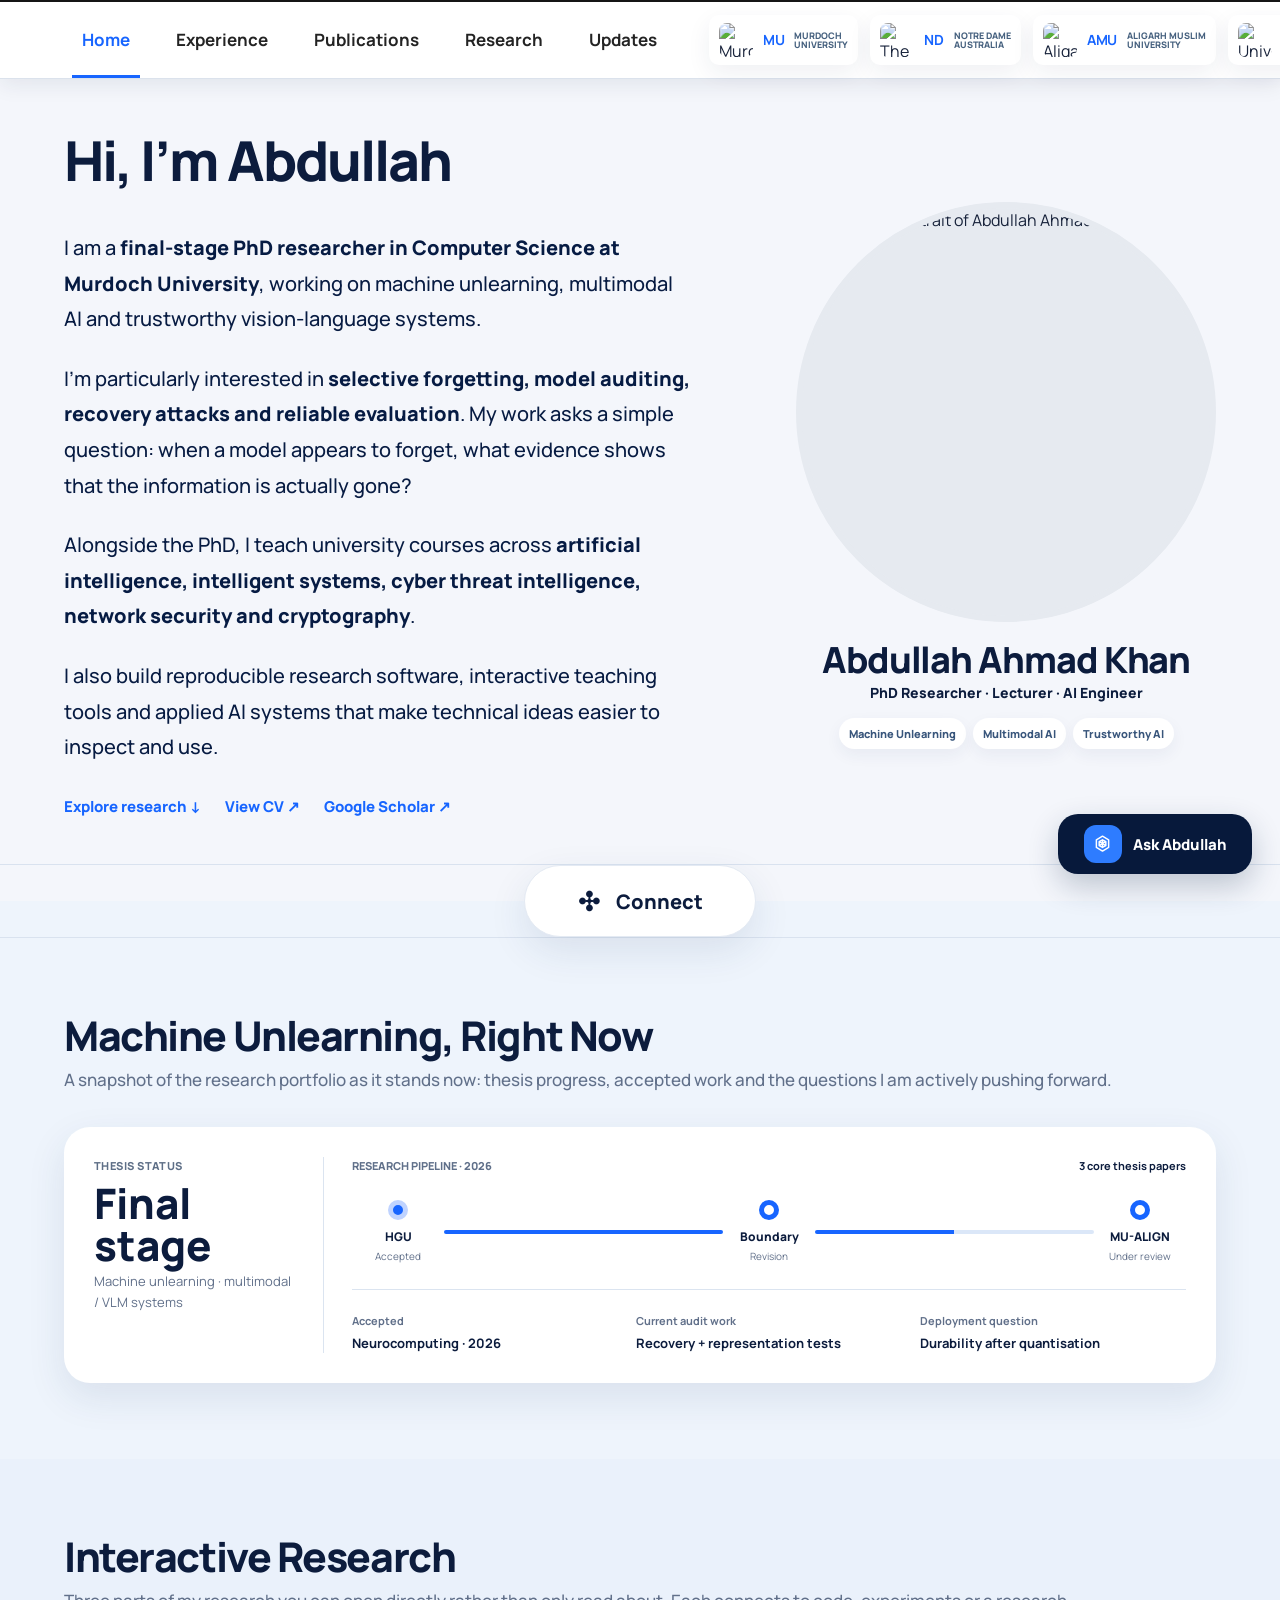
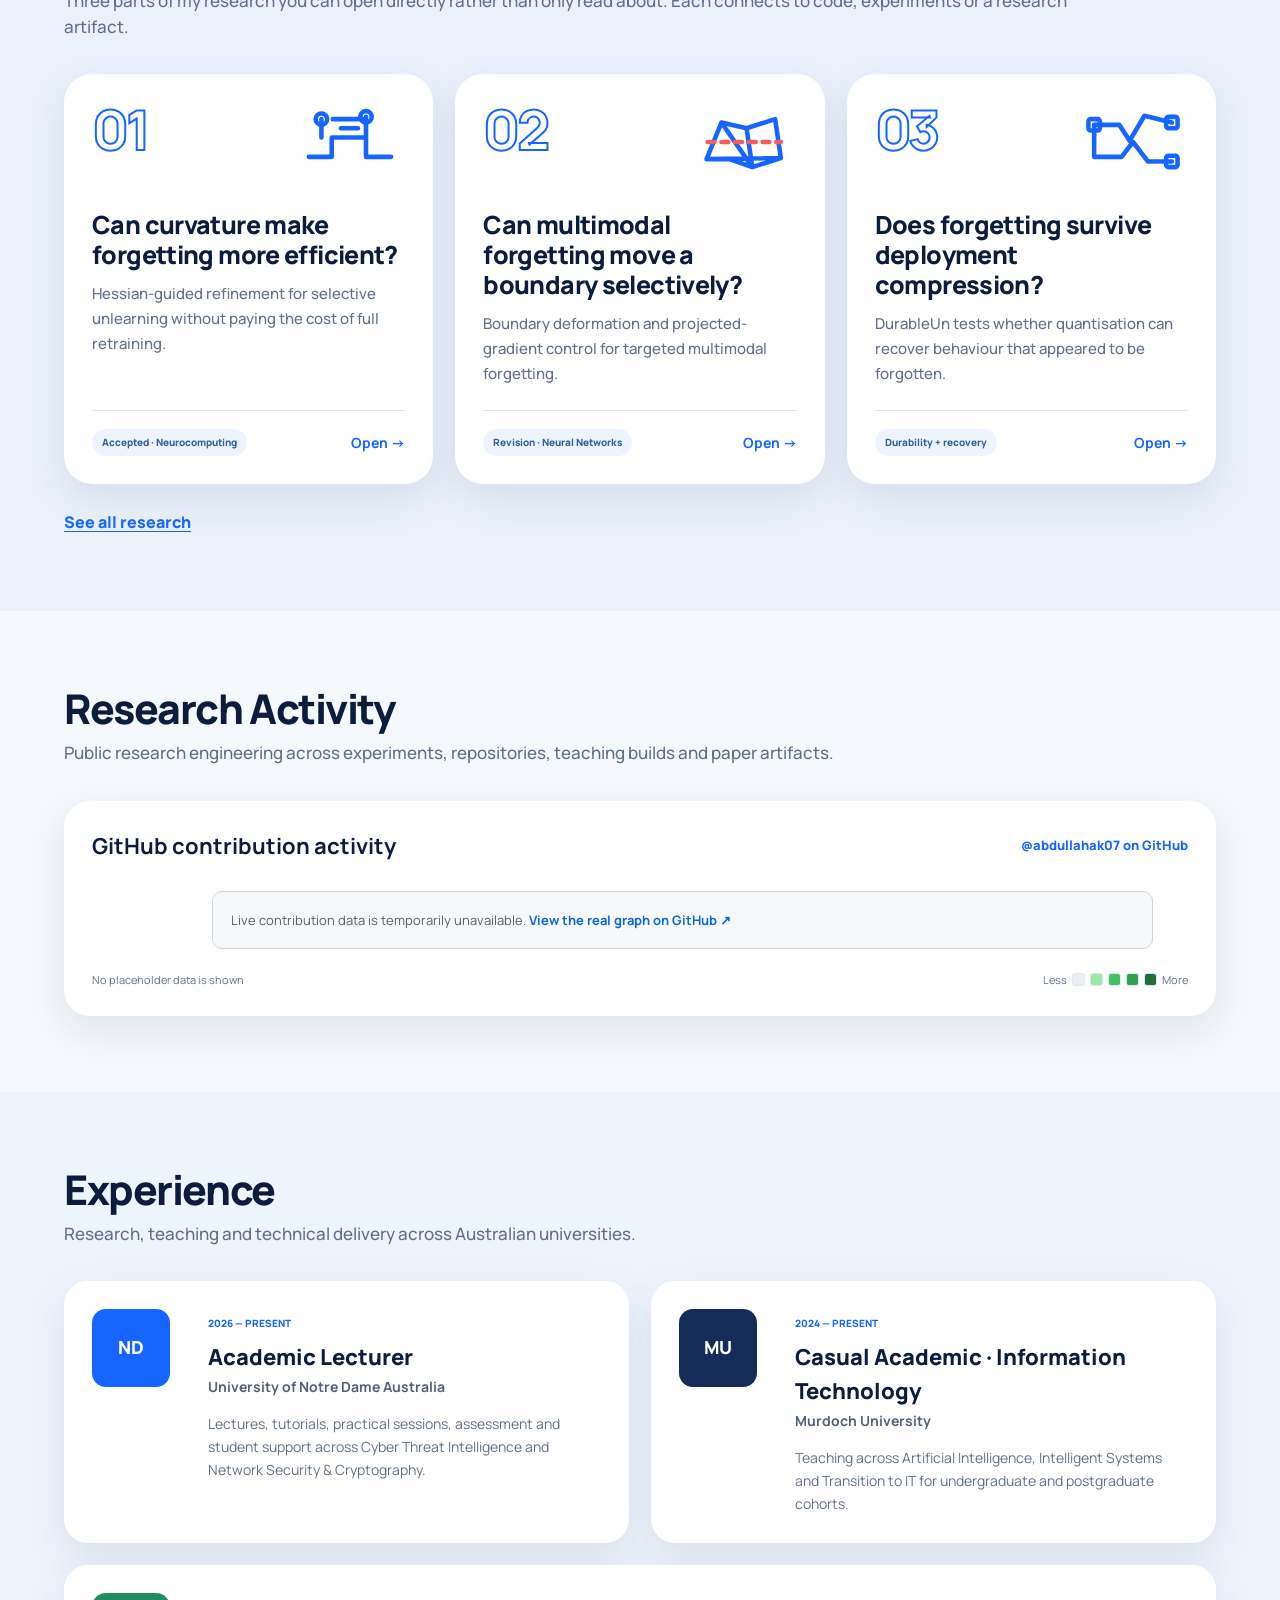
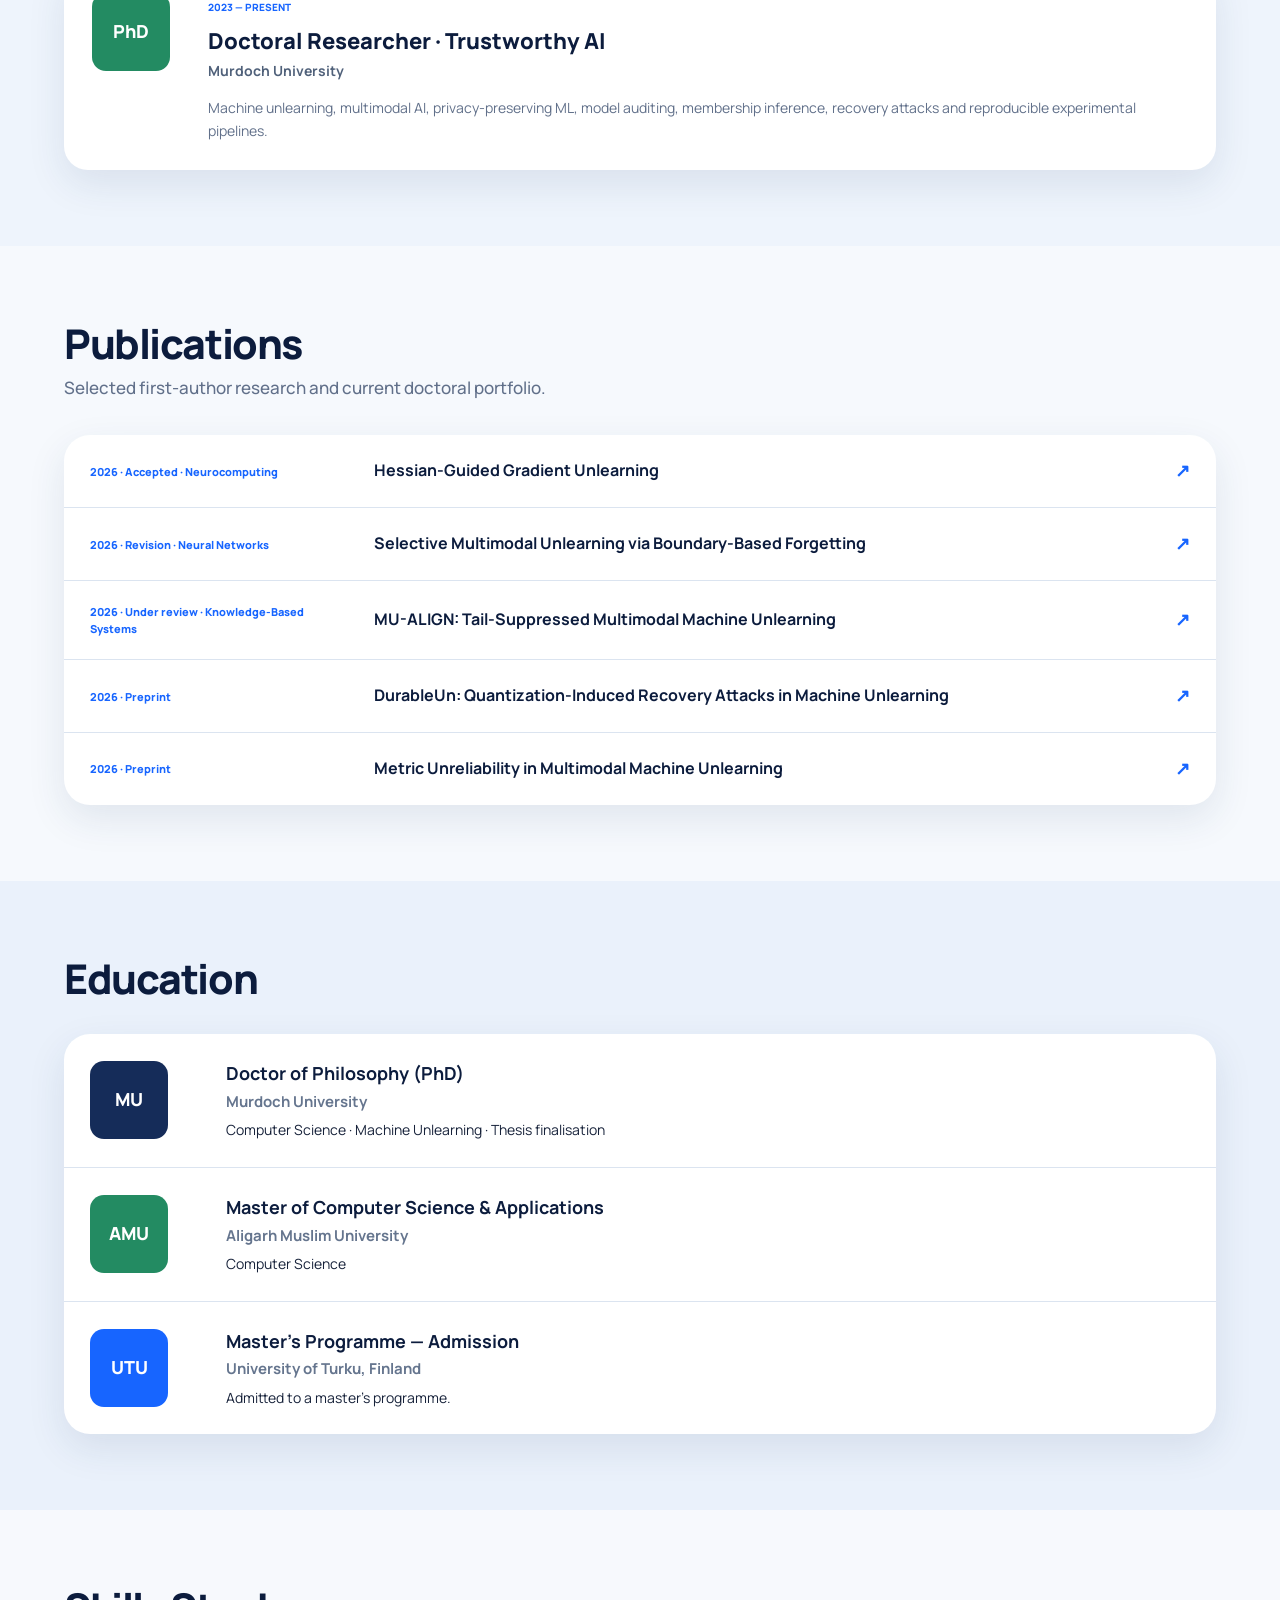
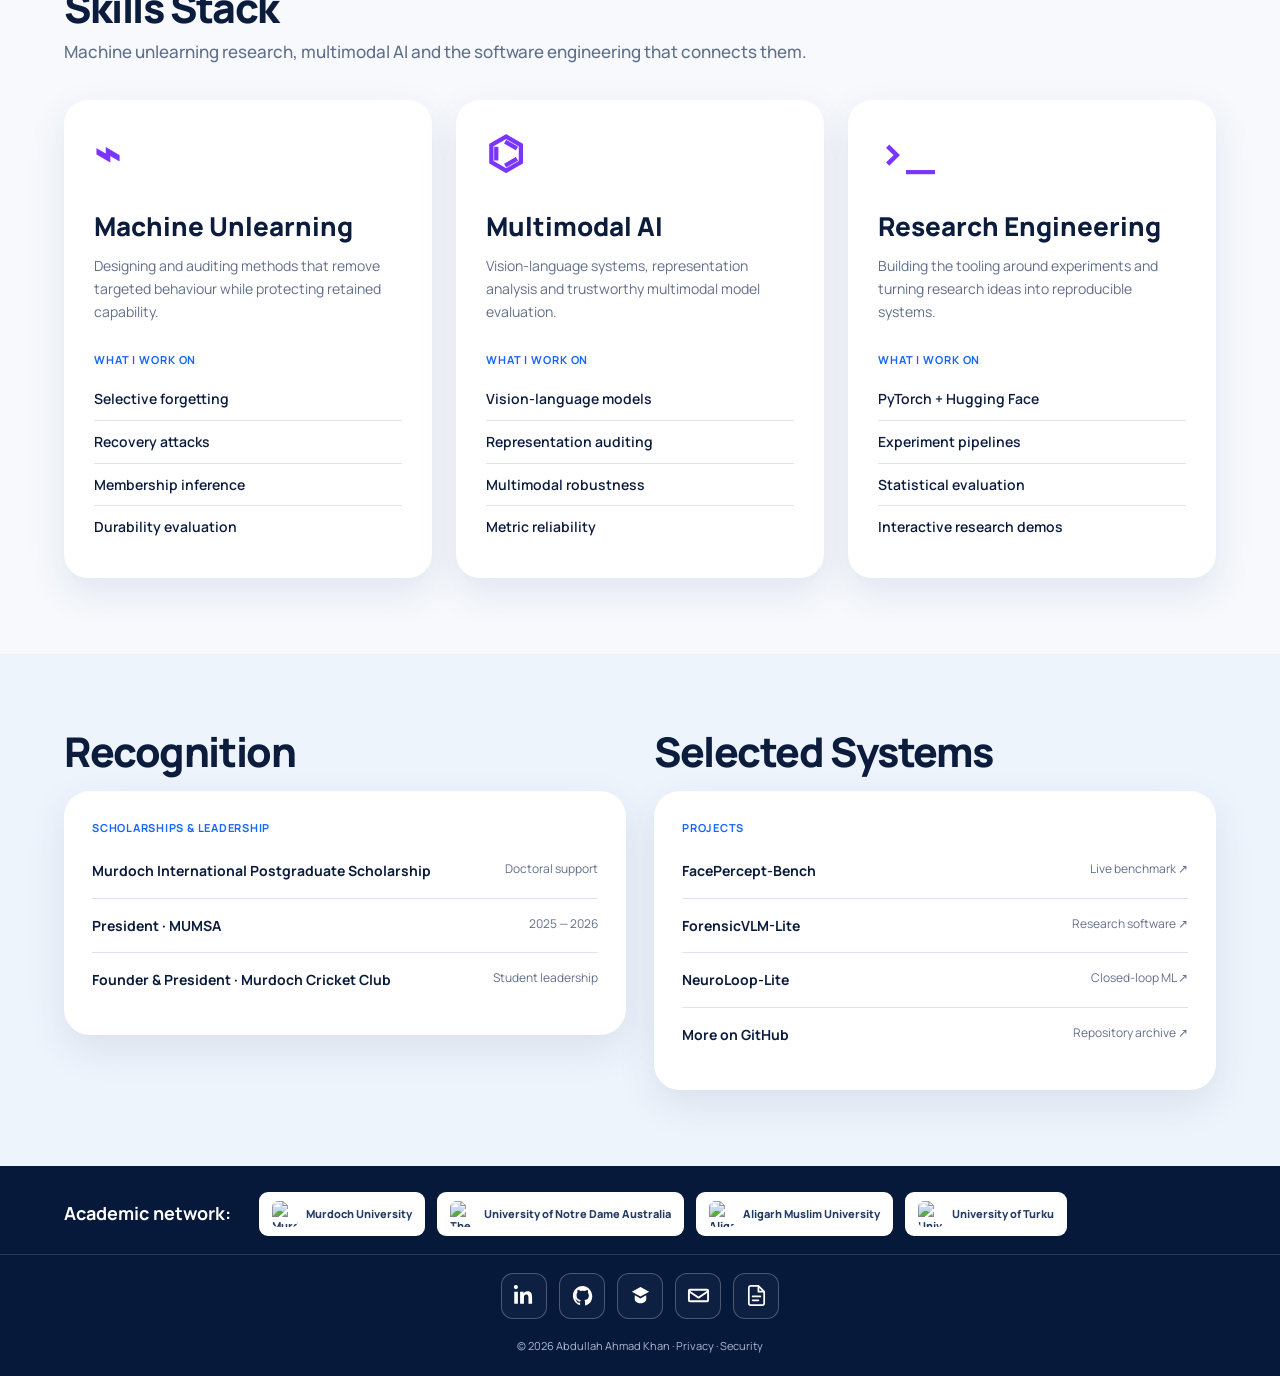
==== commit cb7d4936: "Link privacy and security disclosures" ====
--- a/index.html
+++ b/index.html
@@ -3,7 +3,7 @@
 <head>
   <meta charset="utf-8" />
   <meta name="viewport" content="width=device-width, initial-scale=1" />
-  <meta name="theme-color" content="#071321" />
+  <meta name="theme-color" content="#f3f6fb" />
   <title>Abdullah Ahmad Khan | Machine Unlearning Researcher & Lecturer</title>
   <meta name="description" content="Abdullah Ahmad Khan is a final-stage PhD researcher, university lecturer and AI engineer in Perth working on machine unlearning, multimodal AI, trustworthy AI and vision-language systems." />
   <meta name="author" content="Abdullah Ahmad Khan" />
@@ -20,6 +20,8 @@
   <meta property="og:url" content="https://abdullah.com.au/" />
   <meta property="og:image" content="https://abdullah.com.au/assets/abdullah-profile.jpeg" />
   <meta property="og:image:alt" content="Portrait of Abdullah Ahmad Khan" />
+  <meta property="profile:first_name" content="Abdullah" />
+  <meta property="profile:last_name" content="Khan" />
   <meta property="og:locale" content="en_AU" />
 
   <meta name="twitter:card" content="summary_large_image" />
@@ -31,483 +33,295 @@
   <link rel="preload" as="image" href="/assets/abdullah-profile.jpeg" fetchpriority="high" />
   <link rel="preconnect" href="https://fonts.googleapis.com" />
   <link rel="preconnect" href="https://fonts.gstatic.com" crossorigin />
-  <link href="https://fonts.googleapis.com/css2?family=Manrope:wght@400;500;600;700&display=swap" rel="stylesheet" />
-  <link rel="stylesheet" href="redesign-v2.css?v=1" />
+  <link href="https://fonts.googleapis.com/css2?family=Manrope:wght@400;500;600;700;800&display=swap" rel="stylesheet" />
+  <link rel="stylesheet" href="styles.css?v=30" />
 
   <script type="application/ld+json">
   {
-    "@context":"https://schema.org",
-    "@graph":[
+    "@context": "https://schema.org",
+    "@graph": [
       {
-        "@type":"Person",
-        "@id":"https://abdullah.com.au/#person",
-        "name":"Abdullah Ahmad Khan",
-        "url":"https://abdullah.com.au/",
-        "image":"https://abdullah.com.au/assets/abdullah-profile.jpeg",
-        "jobTitle":["PhD Researcher","University Lecturer","AI Engineer"],
-        "description":"Final-stage PhD researcher in Computer Science working on machine unlearning, multimodal AI, trustworthy AI and vision-language systems.",
-        "sameAs":[
+        "@type": "Person",
+        "@id": "https://abdullah.com.au/#person",
+        "name": "Abdullah Ahmad Khan",
+        "url": "https://abdullah.com.au/",
+        "image": "https://abdullah.com.au/assets/abdullah-profile.jpeg",
+        "jobTitle": ["PhD Researcher", "University Lecturer", "AI Engineer"],
+        "description": "Final-stage PhD researcher in Computer Science working on machine unlearning, multimodal AI, trustworthy AI and vision-language systems.",
+        "sameAs": [
           "https://github.com/abdullahak07",
           "https://www.linkedin.com/in/abdullahakhan",
           "https://scholar.google.com/citations?user=CXdZEF0AAAAJ&hl=en"
         ],
-        "affiliation":[
-          {"@type":"CollegeOrUniversity","name":"Murdoch University","url":"https://www.murdoch.edu.au/"},
-          {"@type":"CollegeOrUniversity","name":"University of Notre Dame Australia","url":"https://www.notredame.edu.au/"}
+        "affiliation": [
+          {"@type": "CollegeOrUniversity", "name": "Murdoch University", "url": "https://www.murdoch.edu.au/"},
+          {"@type": "CollegeOrUniversity", "name": "University of Notre Dame Australia", "url": "https://www.notredame.edu.au/"}
         ],
-        "alumniOf":{"@type":"CollegeOrUniversity","name":"Aligarh Muslim University","url":"https://www.amu.ac.in/"}
+        "alumniOf": {"@type": "CollegeOrUniversity", "name": "Aligarh Muslim University", "url": "https://www.amu.ac.in/"},
+        "knowsAbout": [
+          "Machine Unlearning",
+          "Multimodal AI",
+          "Trustworthy AI",
+          "Vision-Language Models",
+          "Model Auditing",
+          "Privacy-Preserving Machine Learning"
+        ]
       },
       {
-        "@type":"WebSite",
-        "@id":"https://abdullah.com.au/#website",
-        "url":"https://abdullah.com.au/",
-        "name":"Abdullah Ahmad Khan",
-        "publisher":{"@id":"https://abdullah.com.au/#person"},
-        "inLanguage":"en-AU"
+        "@type": "WebSite",
+        "@id": "https://abdullah.com.au/#website",
+        "url": "https://abdullah.com.au/",
+        "name": "Abdullah Ahmad Khan",
+        "description": "Research, publications, teaching and AI engineering portfolio of Abdullah Ahmad Khan.",
+        "publisher": {"@id": "https://abdullah.com.au/#person"},
+        "inLanguage": "en-AU"
+      },
+      {
+        "@type": "ProfilePage",
+        "@id": "https://abdullah.com.au/#profilepage",
+        "url": "https://abdullah.com.au/",
+        "name": "Abdullah Ahmad Khan — Research, Teaching & AI",
+        "isPartOf": {"@id": "https://abdullah.com.au/#website"},
+        "mainEntity": {"@id": "https://abdullah.com.au/#person"},
+        "dateModified": "2026-09-15",
+        "inLanguage": "en-AU"
       }
     ]
   }
   </script>
 </head>
-
 <body>
   <a class="skip-link" href="#main">Skip to content</a>
-  <div class="page-progress" aria-hidden="true"><span></span></div>
 
   <header class="site-header">
     <div class="nav-shell">
-      <a class="brand" href="#home" aria-label="Abdullah Ahmad Khan home">
-        <span class="brand-mark">AAK</span>
-        <span class="brand-copy"><strong>Abdullah Ahmad Khan</strong><small>Research · Teaching · AI</small></span>
-      </a>
-
       <nav class="main-nav" aria-label="Primary navigation">
+        <a class="active" href="#home">Home</a>
+        <a href="#experience">Experience</a>
+        <a href="#publications">Publications</a>
         <a href="#research">Research</a>
-        <a href="#publications">Publications</a>
-        <a href="#experience">Experience</a>
-        <a href="#activity">Activity</a>
+        <a href="#updates">Updates</a>
       </nav>
 
-      <div class="nav-actions">
-        <a class="nav-cv" href="/cv">View CV</a>
-        <button class="menu-button" type="button" aria-expanded="false" aria-controls="mobileMenu" aria-label="Open menu">
-          <span></span><span></span>
-        </button>
-      </div>
+      <div class="institution-strip" aria-label="Institutions">
+        <span class="institution"><b>MU</b><em>Murdoch<br>University</em></span>
+        <span class="institution"><b>ND</b><em>Notre Dame<br>Australia</em></span>
+        <span class="institution"><b>AMU</b><em>Aligarh Muslim<br>University</em></span>
+      </div>
+
+      <button class="menu-button" type="button" aria-expanded="false" aria-controls="mobileMenu">Menu</button>
     </div>
-
     <nav id="mobileMenu" class="mobile-menu" aria-hidden="true">
-      <a href="#research">Research</a>
-      <a href="#publications">Publications</a>
-      <a href="#experience">Experience</a>
-      <a href="#activity">Activity</a>
-      <a href="/cv">View CV</a>
+      <a href="#home">Home</a><a href="#experience">Experience</a><a href="#publications">Publications</a><a href="#research">Research</a><a href="#updates">Updates</a><a href="/cv">CV</a>
     </nav>
   </header>
 
   <main id="main">
-    <section id="home" class="hero">
-      <div class="hero-grid content">
-        <div class="hero-copy reveal">
-          <div class="eyebrow-row">
-            <span>Final-stage PhD researcher</span>
-            <i></i>
-            <span>Perth, Australia</span>
-          </div>
-
-          <h1>Hi, I’m Abdullah.</h1>
-          <p class="hero-lead">I work on <strong>machine unlearning, multimodal AI and trustworthy vision-language systems</strong> at Murdoch University.</p>
-          <p class="hero-body">I’m particularly interested in <strong>selective forgetting, model auditing, recovery attacks and reliable evaluation</strong>. My work asks a simple question: when a model appears to forget, what evidence shows that the information is actually gone?</p>
-
-          <div class="hero-actions">
-            <a class="button button-primary" href="#research">Explore research <span>↘</span></a>
-            <a class="button button-secondary" href="https://scholar.google.com/citations?user=CXdZEF0AAAAJ&hl=en" target="_blank" rel="me noopener">Google Scholar ↗</a>
-          </div>
-
-          <div class="hero-meta">
-            <div><span>Research</span><strong>Machine Unlearning · Multimodal AI · Trustworthy AI</strong></div>
-            <div><span>Teaching</span><strong>AI · Intelligent Systems · Cyber Security</strong></div>
-          </div>
-        </div>
-
-        <div class="hero-visual reveal" data-delay="120">
-          <div class="signal-stage" aria-label="Animated research graphic">
-            <div class="signal-grid" aria-hidden="true"></div>
-            <div class="signal-orbit orbit-one" aria-hidden="true"><i></i></div>
-            <div class="signal-orbit orbit-two" aria-hidden="true"><i></i></div>
-            <div class="signal-line line-one" aria-hidden="true"></div>
-            <div class="signal-line line-two" aria-hidden="true"></div>
-            <div class="signal-node node-a" aria-hidden="true"></div>
-            <div class="signal-node node-b" aria-hidden="true"></div>
-            <div class="signal-node node-c" aria-hidden="true"></div>
-
-            <figure class="portrait-circle">
-              <img src="assets/abdullah-profile.jpeg?v=1" alt="Portrait of Abdullah Ahmad Khan" width="900" height="900" loading="eager" decoding="async" fetchpriority="high" />
-            </figure>
-
-            <div class="signal-label label-one">
-              <span>01</span><strong>Selective forgetting</strong>
-            </div>
-            <div class="signal-label label-two">
-              <span>02</span><strong>Recovery attacks</strong>
-            </div>
-            <div class="signal-label label-three">
-              <span>03</span><strong>Reliable evaluation</strong>
-            </div>
-          </div>
-        </div>
-      </div>
-
-      <div class="institution-rail content reveal" data-delay="220" aria-label="Academic institutions">
-        <div class="institution-title">Academic network</div>
-        <div class="institution"><b>MU</b><span>Murdoch University</span></div>
-        <div class="institution"><b>ND</b><span>University of Notre Dame Australia</span></div>
-        <div class="institution"><b>AMU</b><span>Aligarh Muslim University</span></div>
-      </div>
-    </section>
-
-    <section class="statement-section">
-      <div class="content statement-wrap">
-        <span class="section-index">01 / Research question</span>
-        <p class="statement" data-word-reveal>When a model appears to forget, what evidence shows that the information is actually gone?</p>
-      </div>
-    </section>
-
-    <section id="research" class="section research-section">
-      <div class="content">
-        <div class="section-head reveal">
-          <div>
-            <span class="section-index">02 / Research</span>
-            <h2>Interactive research</h2>
-          </div>
-          <p>Three parts of my research you can open directly rather than only read about. Each connects to code, experiments or a research artifact.</p>
-        </div>
-
-        <div class="research-layout">
-          <a class="research-feature reveal" href="https://github.com/abdullahak07/Hessian-Guided-Paper" target="_blank" rel="noopener">
-            <div class="feature-top">
-              <span class="project-number">01</span>
-              <span class="project-status">Accepted · Neurocomputing</span>
-            </div>
-            <div class="feature-graphic curvature-graphic" aria-hidden="true">
-              <i class="curve curve-a"></i>
-              <i class="curve curve-b"></i>
-              <i class="curve curve-c"></i>
-              <i class="curve-dot dot-a"></i>
-              <i class="curve-dot dot-b"></i>
-              <i class="curve-dot dot-c"></i>
-            </div>
-            <div class="feature-copy">
-              <h3>Can curvature make forgetting more efficient?</h3>
-              <p>Hessian-guided refinement for selective unlearning without paying the cost of full retraining.</p>
-              <strong>Open research ↗</strong>
-            </div>
-          </a>
-
-          <div class="research-stack">
-            <a class="research-compact reveal" data-delay="100" href="https://github.com/abdullahak07/BoundaryUnl" target="_blank" rel="noopener">
-              <div>
-                <span class="project-number">02</span>
-                <span class="project-status">Revision · Neural Networks</span>
-              </div>
-              <h3>Can multimodal forgetting move a boundary selectively?</h3>
-              <p>Boundary deformation and projected-gradient control for targeted multimodal forgetting.</p>
-              <div class="compact-graphic boundary-graphic" aria-hidden="true">
-                <i></i><i></i><i></i><i></i>
-              </div>
-              <strong>Open research ↗</strong>
-            </a>
-
-            <a class="research-compact reveal" data-delay="180" href="https://arxiv.org/abs/2605.02196" target="_blank" rel="noopener">
-              <div>
-                <span class="project-number">03</span>
-                <span class="project-status">Durability + recovery</span>
-              </div>
-              <h3>Does forgetting survive deployment compression?</h3>
-              <p>DurableUn tests whether quantisation can recover behaviour that appeared to be forgotten.</p>
-              <div class="compact-graphic durability-graphic" aria-hidden="true">
-                <i></i><i></i><i></i><i></i><i></i>
-              </div>
-              <strong>Open preprint ↗</strong>
-            </a>
-          </div>
-        </div>
-      </div>
-    </section>
-
-    <section id="updates" class="section status-section">
-      <div class="content">
-        <div class="section-head inverse reveal">
-          <div>
-            <span class="section-index">03 / Current status</span>
-            <h2>Machine unlearning, right now</h2>
-          </div>
+    <section id="home" class="hero section-bg" data-section>
+      <div class="content hero-grid">
+        <div class="hero-copy">
+          <h1>Hi, I’m Abdullah</h1>
+          <p>I am a <strong>final-stage PhD researcher in Computer Science at Murdoch University</strong>, working on machine unlearning, multimodal AI and trustworthy vision-language systems.</p>
+          <p>I’m particularly interested in <strong>selective forgetting, model auditing, recovery attacks and reliable evaluation</strong>. My work asks a simple question: when a model appears to forget, what evidence shows that the information is actually gone?</p>
+          <p>Alongside the PhD, I teach university courses across <strong>artificial intelligence, intelligent systems, cyber threat intelligence, network security and cryptography</strong>.</p>
+          <p>I also build reproducible research software, interactive teaching tools and applied AI systems that make technical ideas easier to inspect and use.</p>
+          <div class="hero-links">
+            <a href="#research">Explore research ↓</a>
+            <a href="/cv">View CV ↗</a>
+            <a href="https://scholar.google.com/citations?user=CXdZEF0AAAAJ&hl=en" target="_blank" rel="me noopener">Google Scholar ↗</a>
+          </div>
+        </div>
+
+        <aside class="hero-profile">
+          <figure class="portrait-circle">
+            <img src="assets/abdullah-profile.jpeg?v=1" alt="Portrait of Abdullah Ahmad Khan" width="900" height="900" loading="eager" decoding="async" fetchpriority="high" />
+          </figure>
+          <h2>Abdullah Ahmad Khan</h2>
+          <p>PhD Researcher · Lecturer · AI Engineer</p>
+          <div class="profile-badges"><span>Machine Unlearning</span><span>Multimodal AI</span><span>Trustworthy AI</span></div>
+        </aside>
+      </div>
+    </section>
+
+    <div class="connect-divider"><button type="button" data-connect-open><span>✣</span> Connect</button></div>
+
+    <section id="updates" class="section section-tint" data-section>
+      <div class="content">
+        <div class="section-heading">
+          <h2>Machine Unlearning, Right Now</h2>
           <p>A snapshot of the research portfolio as it stands now: thesis progress, accepted work and the questions I am actively pushing forward.</p>
         </div>
 
-        <div class="status-board reveal" data-delay="100">
-          <div class="status-summary">
-            <span>Thesis status</span>
+        <div class="status-card">
+          <div class="status-feature">
+            <span class="mini-label">THESIS STATUS</span>
             <strong>Final stage</strong>
             <p>Machine unlearning · multimodal / VLM systems</p>
           </div>
-
-          <div class="timeline" aria-label="Research pipeline">
-            <div class="timeline-track" aria-hidden="true"><span></span></div>
-
-            <article class="timeline-item complete">
-              <div class="timeline-dot"></div>
-              <span>HGU</span>
-              <strong>Accepted</strong>
-              <small>Neurocomputing · 2026</small>
-            </article>
-
-            <article class="timeline-item active">
-              <div class="timeline-dot"></div>
-              <span>Boundary</span>
-              <strong>Revision</strong>
-              <small>Current audit work</small>
-            </article>
-
-            <article class="timeline-item active">
-              <div class="timeline-dot"></div>
-              <span>MU-ALIGN</span>
-              <strong>Under review</strong>
-              <small>Deployment question</small>
-            </article>
-          </div>
-
-          <div class="status-notes">
-            <div><span>Accepted</span><strong>Neurocomputing · 2026</strong></div>
-            <div><span>Current audit work</span><strong>Recovery + representation tests</strong></div>
-            <div><span>Deployment question</span><strong>Durability after quantisation</strong></div>
-          </div>
-        </div>
-      </div>
-    </section>
-
-    <section id="activity" class="section activity-section">
-      <div class="content activity-layout">
-        <div class="activity-copy reveal">
-          <span class="section-index">04 / Public work</span>
-          <h2>Research activity</h2>
+          <div class="pipeline">
+            <div class="pipeline-head"><span>RESEARCH PIPELINE · 2026</span><b>3 core thesis papers</b></div>
+            <div class="pipeline-track" aria-label="Research pipeline">
+              <div class="pipeline-node done"><i></i><span>HGU</span><small>Accepted</small></div>
+              <div class="pipeline-line done"></div>
+              <div class="pipeline-node active"><i></i><span>Boundary</span><small>Revision</small></div>
+              <div class="pipeline-line active"></div>
+              <div class="pipeline-node active"><i></i><span>MU-ALIGN</span><small>Under review</small></div>
+            </div>
+            <div class="pipeline-notes">
+              <div><span>Accepted</span><strong>Neurocomputing · 2026</strong></div>
+              <div><span>Current audit work</span><strong>Recovery + representation tests</strong></div>
+              <div><span>Deployment question</span><strong>Durability after quantisation</strong></div>
+            </div>
+          </div>
+        </div>
+      </div>
+    </section>
+
+    <section id="research" class="section section-blue" data-section>
+      <div class="content">
+        <div class="section-heading">
+          <h2>Interactive Research</h2>
+          <p>Three parts of my research you can open directly rather than only read about. Each connects to code, experiments or a research artifact.</p>
+        </div>
+
+        <div class="research-cards">
+          <a class="research-card" href="https://github.com/abdullahak07/Hessian-Guided-Paper" target="_blank" rel="noopener">
+            <div class="card-top"><span class="card-number">01</span><svg viewBox="0 0 96 70" aria-hidden="true"><path d="M12 48h20V31h30v17h22M23 31V15m39 16V13M33 15h29M40 23h15"/><circle cx="23" cy="15" r="5"/><circle cx="62" cy="13" r="5"/></svg></div>
+            <h3>Can curvature make forgetting more efficient?</h3>
+            <p>Hessian-guided refinement for selective unlearning without paying the cost of full retraining.</p>
+            <div class="card-foot"><span>Accepted · Neurocomputing</span><b>Open →</b></div>
+          </a>
+
+          <a class="research-card" href="https://github.com/abdullahak07/BoundaryUnl" target="_blank" rel="noopener">
+            <div class="card-top"><span class="card-number">02</span><svg viewBox="0 0 96 70" aria-hidden="true"><path d="M17 50 30 18l22 5 25-8 5 34-25 8-20-7zM30 18l27 39M52 23l5 34M17 50l65-1"/><path class="dash" d="M18 35h64"/></svg></div>
+            <h3>Can multimodal forgetting move a boundary selectively?</h3>
+            <p>Boundary deformation and projected-gradient control for targeted multimodal forgetting.</p>
+            <div class="card-foot"><span>Revision · Neural Networks</span><b>Open →</b></div>
+          </a>
+
+          <a class="research-card" href="https://arxiv.org/abs/2605.02196" target="_blank" rel="noopener">
+            <div class="card-top"><span class="card-number">03</span><svg viewBox="0 0 96 70" aria-hidden="true"><path d="M14 20h22l9 14 13-22 24 6M14 20v28h24l10-13 13 17h21"/><rect x="9" y="15" width="10" height="10" rx="2"/><rect x="77" y="13" width="10" height="10" rx="2"/><rect x="77" y="47" width="10" height="10" rx="2"/></svg></div>
+            <h3>Does forgetting survive deployment compression?</h3>
+            <p>DurableUn tests whether quantisation can recover behaviour that appeared to be forgotten.</p>
+            <div class="card-foot"><span>Durability + recovery</span><b>Open →</b></div>
+          </a>
+        </div>
+
+        <a class="section-link" href="#publications">See all research</a>
+      </div>
+    </section>
+
+    <section class="section activity-section">
+      <div class="content">
+        <div class="section-heading">
+          <h2>Research Activity</h2>
           <p>Public research engineering across experiments, repositories, teaching builds and paper artifacts.</p>
-          <a href="https://github.com/abdullahak07" target="_blank" rel="me noopener">@abdullahak07 on GitHub ↗</a>
-        </div>
-
-        <div class="activity-card reveal" data-delay="120">
-          <div class="activity-head">
-            <div><span>Live GitHub contributions</span><strong id="activitySummary">Loading activity…</strong></div>
-            <div class="activity-legend">Less <i class="l0"></i><i class="l1"></i><i class="l2"></i><i class="l3"></i><i class="l4"></i> More</div>
-          </div>
-          <div class="activity-scroll">
-            <div class="activity-months" id="activityMonths"></div>
-            <div class="activity-canvas">
-              <div class="activity-weekdays"><span>Mon</span><span>Wed</span><span>Fri</span></div>
-              <div id="activityGrid" class="activity-grid" aria-label="GitHub contribution activity"></div>
-            </div>
-          </div>
-          <div class="activity-detail" id="activityDetail" aria-live="polite">Tap or hover a square to inspect a day.</div>
-        </div>
-      </div>
-    </section>
-
-    <section id="experience" class="section experience-section">
-      <div class="content">
-        <div class="section-head reveal">
-          <div>
-            <span class="section-index">05 / Experience</span>
-            <h2>Research, teaching and technical delivery</h2>
-          </div>
-          <p>Academic work across Australian universities, spanning research, lectures, tutorials, assessment and applied systems.</p>
-        </div>
-
-        <div class="experience-timeline">
-          <article class="experience-row reveal">
-            <div class="experience-year">2026 — Present</div>
-            <div class="experience-mark">ND</div>
-            <div class="experience-copy">
-              <span>University of Notre Dame Australia</span>
-              <h3>Academic Lecturer</h3>
-              <p>Lectures, tutorials, practical sessions, assessment and student support across Cyber Threat Intelligence and Network Security & Cryptography.</p>
-            </div>
+        </div>
+        <div class="activity-card">
+          <div class="activity-head"><strong>Public GitHub work</strong><a href="https://github.com/abdullahak07" target="_blank" rel="me noopener">@abdullahak07 on GitHub</a></div>
+          <div class="activity-months"><span>Sep</span><span>Oct</span><span>Nov</span><span>Dec</span><span>Jan</span><span>Feb</span><span>Mar</span><span>Apr</span><span>May</span><span>Jun</span><span>Jul</span><span>Aug</span></div>
+          <div class="heatmap-wrap"><div id="activityGrid" class="activity-grid" aria-hidden="true"></div></div>
+          <div class="activity-foot"><span>Research code · teaching demos · applied systems</span><span>Less <i class="l0"></i><i class="l1"></i><i class="l2"></i><i class="l3"></i><i class="l4"></i> More</span></div>
+        </div>
+      </div>
+    </section>
+
+    <section id="experience" class="section section-tint" data-section>
+      <div class="content">
+        <div class="section-heading"><h2>Experience</h2><p>Research, teaching and technical delivery across Australian universities.</p></div>
+        <div class="experience-grid">
+          <article class="info-card">
+            <div class="logo-mark blue">ND</div>
+            <div><span class="eyebrow">2026 — PRESENT</span><h3>Academic Lecturer</h3><h4>University of Notre Dame Australia</h4><p>Lectures, tutorials, practical sessions, assessment and student support across Cyber Threat Intelligence and Network Security & Cryptography.</p></div>
           </article>
-
-          <article class="experience-row reveal" data-delay="80">
-            <div class="experience-year">2024 — Present</div>
-            <div class="experience-mark">MU</div>
-            <div class="experience-copy">
-              <span>Murdoch University</span>
-              <h3>Casual Academic · Information Technology</h3>
-              <p>Teaching across Artificial Intelligence, Intelligent Systems and Transition to IT for undergraduate and postgraduate cohorts.</p>
-            </div>
+          <article class="info-card">
+            <div class="logo-mark navy">MU</div>
+            <div><span class="eyebrow">2024 — PRESENT</span><h3>Casual Academic · Information Technology</h3><h4>Murdoch University</h4><p>Teaching across Artificial Intelligence, Intelligent Systems and Transition to IT for undergraduate and postgraduate cohorts.</p></div>
           </article>
-
-          <article class="experience-row reveal" data-delay="160">
-            <div class="experience-year">2023 — Present</div>
-            <div class="experience-mark">PhD</div>
-            <div class="experience-copy">
-              <span>Murdoch University</span>
-              <h3>Doctoral Researcher · Trustworthy AI</h3>
-              <p>Machine unlearning, multimodal AI, privacy-preserving ML, model auditing, membership inference, recovery attacks and reproducible experimental pipelines.</p>
-            </div>
+          <article class="info-card wide">
+            <div class="logo-mark green">PhD</div>
+            <div><span class="eyebrow">2023 — PRESENT</span><h3>Doctoral Researcher · Trustworthy AI</h3><h4>Murdoch University</h4><p>Machine unlearning, multimodal AI, privacy-preserving ML, model auditing, membership inference, recovery attacks and reproducible experimental pipelines.</p></div>
           </article>
         </div>
       </div>
     </section>
 
-    <section id="publications" class="section publications-section">
-      <div class="content">
-        <div class="section-head reveal">
-          <div>
-            <span class="section-index">06 / Publications</span>
-            <h2>Selected research</h2>
-          </div>
-          <p>Selected first-author research and current doctoral portfolio.</p>
-        </div>
-
-        <div class="publication-index">
-          <a class="publication-row reveal" href="https://github.com/abdullahak07/Hessian-Guided-Paper" target="_blank" rel="noopener">
-            <span class="pub-num">01</span>
-            <span class="pub-meta">2026 · Accepted · Neurocomputing</span>
-            <strong>Hessian-Guided Gradient Unlearning</strong>
-            <b>↗</b>
-          </a>
-          <a class="publication-row reveal" href="https://github.com/abdullahak07/BoundaryUnl" target="_blank" rel="noopener">
-            <span class="pub-num">02</span>
-            <span class="pub-meta">2026 · Revision · Neural Networks</span>
-            <strong>Selective Multimodal Unlearning via Boundary-Based Forgetting</strong>
-            <b>↗</b>
-          </a>
-          <a class="publication-row reveal" href="https://github.com/abdullahak07/MU-Align" target="_blank" rel="noopener">
-            <span class="pub-num">03</span>
-            <span class="pub-meta">2026 · Under review · Knowledge-Based Systems</span>
-            <strong>MU-ALIGN: Tail-Suppressed Multimodal Machine Unlearning</strong>
-            <b>↗</b>
-          </a>
-          <a class="publication-row reveal" href="https://arxiv.org/abs/2605.02196" target="_blank" rel="noopener">
-            <span class="pub-num">04</span>
-            <span class="pub-meta">2026 · Preprint</span>
-            <strong>DurableUn: Quantization-Induced Recovery Attacks in Machine Unlearning</strong>
-            <b>↗</b>
-          </a>
-          <a class="publication-row reveal" href="https://arxiv.org/abs/2605.02206" target="_blank" rel="noopener">
-            <span class="pub-num">05</span>
-            <span class="pub-meta">2026 · Preprint</span>
-            <strong>Metric Unreliability in Multimodal Machine Unlearning</strong>
-            <b>↗</b>
-          </a>
-        </div>
-      </div>
-    </section>
-
-    <section class="section capabilities-section">
-      <div class="content capability-grid">
-        <div class="capability-intro reveal">
-          <span class="section-index">07 / Capabilities</span>
-          <h2>Research stack</h2>
-          <p>Machine unlearning research, multimodal AI and the software engineering that connects them.</p>
-        </div>
-
-        <article class="capability-card reveal" data-delay="80">
-          <span>01</span>
-          <h3>Machine Unlearning</h3>
-          <p>Designing and auditing methods that remove targeted behaviour while protecting retained capability.</p>
-          <ul><li>Selective forgetting</li><li>Recovery attacks</li><li>Membership inference</li><li>Durability evaluation</li></ul>
-        </article>
-
-        <article class="capability-card reveal" data-delay="140">
-          <span>02</span>
-          <h3>Multimodal AI</h3>
-          <p>Vision-language systems, representation analysis and trustworthy multimodal model evaluation.</p>
-          <ul><li>Vision-language models</li><li>Representation auditing</li><li>Multimodal robustness</li><li>Metric reliability</li></ul>
-        </article>
-
-        <article class="capability-card reveal" data-delay="200">
-          <span>03</span>
-          <h3>Research Engineering</h3>
-          <p>Building the tooling around experiments and turning research ideas into reproducible systems.</p>
-          <ul><li>PyTorch + Hugging Face</li><li>Experiment pipelines</li><li>Statistical evaluation</li><li>Interactive research demos</li></ul>
-        </article>
-      </div>
-    </section>
-
-    <section class="section education-section">
-      <div class="content two-column">
+    <section id="publications" class="section publications-section" data-section>
+      <div class="content">
+        <div class="section-heading"><h2>Publications</h2><p>Selected first-author research and current doctoral portfolio.</p></div>
+        <div class="publication-card">
+          <a href="https://github.com/abdullahak07/Hessian-Guided-Paper" target="_blank" rel="noopener"><span>2026 · Accepted · Neurocomputing</span><strong>Hessian-Guided Gradient Unlearning</strong><b>↗</b></a>
+          <a href="https://github.com/abdullahak07/BoundaryUnl" target="_blank" rel="noopener"><span>2026 · Revision · Neural Networks</span><strong>Selective Multimodal Unlearning via Boundary-Based Forgetting</strong><b>↗</b></a>
+          <a href="https://github.com/abdullahak07/MU-Align" target="_blank" rel="noopener"><span>2026 · Under review · Knowledge-Based Systems</span><strong>MU-ALIGN: Tail-Suppressed Multimodal Machine Unlearning</strong><b>↗</b></a>
+          <a href="https://arxiv.org/abs/2605.02196" target="_blank" rel="noopener"><span>2026 · Preprint</span><strong>DurableUn: Quantization-Induced Recovery Attacks in Machine Unlearning</strong><b>↗</b></a>
+          <a href="https://arxiv.org/abs/2605.02206" target="_blank" rel="noopener"><span>2026 · Preprint</span><strong>Metric Unreliability in Multimodal Machine Unlearning</strong><b>↗</b></a>
+        </div>
+      </div>
+    </section>
+
+    <section class="section section-blue education-section">
+      <div class="content">
+        <div class="section-heading"><h2>Education</h2></div>
+        <div class="education-card">
+          <article><div class="logo-mark navy">MU</div><div><strong>Doctor of Philosophy (PhD)</strong><span>Murdoch University</span><p>Computer Science · Machine Unlearning · Thesis finalisation</p></div></article>
+          <article><div class="logo-mark green">AMU</div><div><strong>Master of Computer Science & Applications</strong><span>Aligarh Muslim University</span><p>Computer Science</p></div></article>
+        </div>
+      </div>
+    </section>
+
+    <section class="section skills-section">
+      <div class="content">
+        <div class="section-heading"><h2>Skills Stack</h2><p>Machine unlearning research, multimodal AI and the software engineering that connects them.</p></div>
+        <div class="skills-grid">
+          <article class="skill-card"><div class="skill-icon">⌁</div><h3>Machine Unlearning</h3><p>Designing and auditing methods that remove targeted behaviour while protecting retained capability.</p><h4>WHAT I WORK ON</h4><ul><li>Selective forgetting</li><li>Recovery attacks</li><li>Membership inference</li><li>Durability evaluation</li></ul></article>
+          <article class="skill-card"><div class="skill-icon">⌬</div><h3>Multimodal AI</h3><p>Vision-language systems, representation analysis and trustworthy multimodal model evaluation.</p><h4>WHAT I WORK ON</h4><ul><li>Vision-language models</li><li>Representation auditing</li><li>Multimodal robustness</li><li>Metric reliability</li></ul></article>
+          <article class="skill-card"><div class="skill-icon">›_</div><h3>Research Engineering</h3><p>Building the tooling around experiments and turning research ideas into reproducible systems.</p><h4>WHAT I WORK ON</h4><ul><li>PyTorch + Hugging Face</li><li>Experiment pipelines</li><li>Statistical evaluation</li><li>Interactive research demos</li></ul></article>
+        </div>
+      </div>
+    </section>
+
+    <section class="section recognition-section section-tint">
+      <div class="content two-panel-grid">
         <div>
-          <div class="section-head compact reveal"><div><span class="section-index">08 / Education</span><h2>Education</h2></div></div>
-          <div class="education-list">
-            <article class="education-row reveal">
-              <span>MU</span>
-              <div><strong>Doctor of Philosophy (PhD)</strong><small>Murdoch University</small><p>Computer Science · Machine Unlearning · Thesis finalisation</p></div>
-            </article>
-            <article class="education-row reveal" data-delay="80">
-              <span>AMU</span>
-              <div><strong>Master of Computer Science & Applications</strong><small>Aligarh Muslim University</small><p>Computer Science</p></div>
-            </article>
-          </div>
-        </div>
-
+          <div class="section-heading compact"><h2>Recognition</h2></div>
+          <div class="white-panel">
+            <h4>SCHOLARSHIPS & LEADERSHIP</h4>
+            <div class="list-row"><strong>Murdoch International Postgraduate Scholarship</strong><span>Doctoral support</span></div>
+            <div class="list-row"><strong>President · MUMSA</strong><span>2025 — 2026</span></div>
+            <div class="list-row"><strong>Founder & President · Murdoch Cricket Club</strong><span>Student leadership</span></div>
+          </div>
+        </div>
         <div>
-          <div class="section-head compact reveal"><div><span class="section-index">09 / Recognition</span><h2>Recognition</h2></div></div>
-          <div class="recognition-list">
-            <div class="recognition-row reveal"><strong>Murdoch International Postgraduate Scholarship</strong><span>Doctoral support</span></div>
-            <div class="recognition-row reveal" data-delay="80"><strong>President · MUMSA</strong><span>2025 — 2026</span></div>
-            <div class="recognition-row reveal" data-delay="140"><strong>Founder & President · Murdoch Cricket Club</strong><span>Student leadership</span></div>
-          </div>
-        </div>
-      </div>
-    </section>
-
-    <section class="section systems-section">
-      <div class="content">
-        <div class="section-head inverse reveal">
-          <div><span class="section-index">10 / Selected systems</span><h2>Built to inspect, teach and test</h2></div>
-          <p>Applied research systems and public engineering work.</p>
-        </div>
-
-        <div class="systems-grid">
-          <a class="system-card reveal" href="https://face-percept-bench.vercel.app/" target="_blank" rel="noopener"><span>Live benchmark</span><strong>FacePercept-Bench</strong><b>↗</b></a>
-          <a class="system-card reveal" data-delay="70" href="https://github.com/abdullahak07/ForensicVLM" target="_blank" rel="noopener"><span>Research software</span><strong>ForensicVLM-Lite</strong><b>↗</b></a>
-          <a class="system-card reveal" data-delay="140" href="https://github.com/abdullahak07/NeuroLoop-Lite" target="_blank" rel="noopener"><span>Closed-loop ML</span><strong>NeuroLoop-Lite</strong><b>↗</b></a>
-          <a class="system-card reveal" data-delay="210" href="https://github.com/abdullahak07?tab=repositories" target="_blank" rel="noopener"><span>Repository archive</span><strong>More on GitHub</strong><b>↗</b></a>
-        </div>
-      </div>
-    </section>
-
-    <section class="connect-divider">
-      <button class="connect-inline" type="button" data-connect-open><span>✣</span> Connect with Abdullah</button>
+          <div class="section-heading compact"><h2>Selected Systems</h2></div>
+          <div class="white-panel">
+            <h4>PROJECTS</h4>
+            <a class="list-row" href="https://face-percept-bench.vercel.app/" target="_blank" rel="noopener"><strong>FacePercept-Bench</strong><span>Live benchmark ↗</span></a>
+            <a class="list-row" href="https://github.com/abdullahak07/ForensicVLM" target="_blank" rel="noopener"><strong>ForensicVLM-Lite</strong><span>Research software ↗</span></a>
+            <a class="list-row" href="https://github.com/abdullahak07/NeuroLoop-Lite" target="_blank" rel="noopener"><strong>NeuroLoop-Lite</strong><span>Closed-loop ML ↗</span></a>
+            <a class="list-row" href="https://github.com/abdullahak07?tab=repositories" target="_blank" rel="noopener"><strong>More on GitHub</strong><span>Repository archive ↗</span></a>
+          </div>
+        </div>
+      </div>
     </section>
   </main>
 
   <footer class="site-footer">
-    <div class="content footer-grid">
-      <div>
-        <span class="footer-kicker">Abdullah Ahmad Khan</span>
-        <h2>Machine unlearning · Multimodal AI · Trustworthy systems</h2>
-      </div>
-      <div class="footer-links">
-        <a href="mailto:aahmad607@gmail.com">Email</a>
-        <a href="https://www.linkedin.com/in/abdullahakhan" target="_blank" rel="me noopener">LinkedIn</a>
-        <a href="https://github.com/abdullahak07" target="_blank" rel="me noopener">GitHub</a>
-        <a href="https://scholar.google.com/citations?user=CXdZEF0AAAAJ&hl=en" target="_blank" rel="me noopener">Scholar</a>
-        <a href="/cv">CV</a>
-      </div>
-    </div>
-    <div class="content footer-bottom">
-      <span>© <span id="year"></span> Abdullah Ahmad Khan</span>
-      <span>Perth, Australia</span>
+    <div class="footer-top content"><strong>Academic network:</strong><div class="footer-badges"><span>Murdoch University</span><span>University of Notre Dame Australia</span><span>Aligarh Muslim University</span></div></div>
+    <div class="footer-bottom content">
+      <div class="socials"><a href="https://www.linkedin.com/in/abdullahakhan" target="_blank" rel="me noopener">in</a><a href="https://github.com/abdullahak07" target="_blank" rel="me noopener">GH</a><a href="https://scholar.google.com/citations?user=CXdZEF0AAAAJ&hl=en" target="_blank" rel="me noopener">GS</a><a href="mailto:aahmad607@gmail.com">@</a><a href="/cv">CV</a></div>
+      <span>© <span id="year"></span> Abdullah Ahmad Khan · <a href="/privacy">Privacy</a> · <a href="/security">Security</a></span>
     </div>
   </footer>
 
-  <button class="connect-button" type="button" data-connect-open aria-label="Open Ask Abdullah">Ask Abdullah</button>
-  <div class="connect-panel" data-connect-panel aria-hidden="true"></div>
-
-  <div class="socials" hidden>
-    <a href="/cv">CV</a>
+  <button class="top-button" type="button" data-top>↑ Top</button>
+  <button class="connect-button" type="button" data-connect-open><span>✣</span> Connect</button>
+
+  <div class="connect-panel" data-connect-panel aria-hidden="true">
+    <button class="connect-close" type="button" data-connect-close aria-label="Close connect panel">×</button>
+    <span class="mini-label">CONNECT</span><h2>Let’s talk.</h2><p>Research collaboration, teaching, academic roles or applied AI work.</p>
+    <a href="mailto:aahmad607@gmail.com">Email Abdullah ↗</a><a href="https://www.linkedin.com/in/abdullahakhan" target="_blank" rel="me noopener">LinkedIn ↗</a><a href="/cv">View CV ↗</a>
   </div>
 
-  <script src="redesign-v2.js?v=1" defer></script>
-  <script src="assistant.js?v=4" defer></script>
+  <script src="script.js?v=31" defer></script>
 </body>
 </html>
--- a/styles.css
+++ b/styles.css
@@ -0,0 +1,255 @@
+:root{
+  --bg:#f3f6fb;
+  --bg-2:#edf3fb;
+  --surface:#ffffff;
+  --navy:#0c1c3d;
+  --text:#17223a;
+  --muted:#61708a;
+  --line:#dbe4f0;
+  --blue:#1765ff;
+  --blue-2:#2f7bff;
+  --blue-soft:#e8f0ff;
+  --green:#20b57b;
+  --orange:#f58a5f;
+  --shadow:0 14px 38px rgba(30,55,95,.10);
+  --radius:26px;
+  --content:1500px;
+  --gutter:clamp(24px,5vw,72px);
+  --font:"Manrope",Arial,sans-serif;
+}
+
+*{box-sizing:border-box}
+html{scroll-behavior:smooth;background:var(--bg)}
+body{margin:0;background:var(--bg);color:var(--text);font-family:var(--font);font-size:16px;line-height:1.55;-webkit-font-smoothing:antialiased;text-rendering:optimizeLegibility}
+a{color:inherit;text-decoration:none}
+button,input,textarea{font:inherit}
+img{display:block;max-width:100%}
+::selection{background:#cfe0ff;color:var(--navy)}
+:focus-visible{outline:3px solid rgba(23,101,255,.35);outline-offset:3px}
+
+.content{width:min(var(--content),100%);margin:0 auto;padding-left:var(--gutter);padding-right:var(--gutter)}
+section[id]{scroll-margin-top:86px}
+.skip-link{position:fixed;top:10px;left:12px;z-index:10000;transform:translateY(-160%);background:var(--navy);color:white;padding:10px 14px;border-radius:10px}
+.skip-link:focus{transform:none}
+
+.site-header{position:sticky;top:0;z-index:1000;background:rgba(255,255,255,.98);border-top:2px solid #151515;border-bottom:1px solid #dbe2ec;box-shadow:0 6px 20px rgba(20,38,70,.08)}
+.nav-shell{width:min(var(--content),100%);min-height:76px;margin:0 auto;padding:0 var(--gutter);display:grid;grid-template-columns:auto 1fr auto;align-items:center;gap:34px}
+.main-nav{display:flex;align-items:stretch;height:76px;gap:10px}
+.main-nav a{position:relative;display:flex;align-items:center;padding:0 18px;font-size:17px;font-weight:700;color:#232323;transition:color .18s ease}
+.main-nav a::after{content:"";position:absolute;left:8px;right:8px;bottom:0;height:3px;background:var(--blue);transform:scaleX(0);transform-origin:center;transition:transform .18s ease}
+.main-nav a:hover,.main-nav a.active{color:var(--blue)}
+.main-nav a:hover::after,.main-nav a.active::after{transform:scaleX(1)}
+.institution-strip{justify-self:end;display:flex;align-items:center;gap:12px}
+.institution{display:flex;align-items:center;gap:9px;min-height:50px;padding:6px 11px;border-radius:10px;background:#fff;box-shadow:0 8px 24px rgba(25,48,85,.07)}
+.institution b{font-size:14px;color:var(--blue);letter-spacing:-.02em}
+.institution em{font-style:normal;font-size:9px;line-height:1.05;font-weight:800;color:#45607e;text-transform:uppercase}
+.menu-button{display:none;background:none;border:0;color:var(--navy);font-weight:800;font-size:15px;cursor:pointer;min-height:44px}
+.mobile-menu{display:none}
+
+.section{padding:76px 0}
+.section-bg{background:#f4f6fb}
+.section-tint{background:#eef4fc}
+.section-blue{background:#eaf1fb}
+.section-heading{margin-bottom:34px}
+.section-heading h2{margin:0;color:var(--navy);font-size:clamp(34px,3.2vw,48px);line-height:1.05;letter-spacing:-.035em;font-weight:800}
+.section-heading p{max-width:1050px;margin:10px 0 0;color:var(--muted);font-size:17px;line-height:1.55;font-weight:500}
+.section-heading.compact{margin-bottom:18px}
+.section-link{display:inline-block;margin-top:26px;color:var(--blue);font-size:16px;font-weight:800;text-decoration:underline;text-underline-offset:3px}
+
+.hero{padding:54px 0 46px}
+.hero-grid{display:grid;grid-template-columns:minmax(0,1.08fr) minmax(360px,.72fr);gap:clamp(58px,8vw,130px);align-items:center}
+.hero-copy h1{margin:0 0 42px;color:var(--navy);font-size:clamp(44px,4.3vw,64px);line-height:1;font-weight:800;letter-spacing:-.035em}
+.hero-copy p{max-width:790px;margin:0 0 24px;color:#071b42;font-size:20px;line-height:1.78;font-weight:500}
+.hero-copy strong{font-weight:800;color:#061b43}
+.hero-links{display:flex;flex-wrap:wrap;gap:14px 24px;margin-top:30px}
+.hero-links a{color:var(--blue);font-weight:800;font-size:15px}
+.hero-profile{text-align:center}
+.portrait-circle{width:min(100%,520px);aspect-ratio:1;margin:0 auto;border-radius:50%;padding:7px;background:#e6eaf0;overflow:hidden}
+.portrait-circle img{width:100%;height:100%;border-radius:50%;object-fit:cover;object-position:center top}
+.hero-profile h2{margin:18px 0 2px;color:var(--navy);font-size:36px;line-height:1.1;font-weight:800;letter-spacing:-.03em}
+.hero-profile>p{margin:0;color:var(--navy);font-size:14px;font-weight:800}
+.profile-badges{display:flex;justify-content:center;flex-wrap:wrap;gap:7px;margin-top:14px}
+.profile-badges span{padding:7px 10px;border-radius:999px;background:white;color:#38557b;font-size:11px;font-weight:800;box-shadow:0 6px 16px rgba(33,57,94,.06)}
+
+.connect-divider{position:relative;height:74px;background:linear-gradient(to bottom,#f4f6fb 50%,#eef4fc 50%);border-top:1px solid #d9e2ef;border-bottom:1px solid #d9e2ef;display:flex;align-items:center;justify-content:center}
+.connect-divider button{display:inline-flex;align-items:center;gap:16px;min-width:232px;min-height:72px;justify-content:center;border:1px solid #e4eaf3;border-radius:999px;background:white;color:var(--navy);box-shadow:var(--shadow);font-size:20px;font-weight:800;cursor:pointer}
+.connect-divider button span{font-size:26px}
+
+.status-card,.activity-card,.education-card,.publication-card,.white-panel{background:white;border-radius:var(--radius);box-shadow:var(--shadow)}
+.status-card{display:grid;grid-template-columns:230px 1fr;gap:28px;padding:30px}
+.status-feature{border-right:1px solid var(--line);padding-right:26px}
+.mini-label{display:block;color:#5e6f87;font-size:11px;font-weight:800;letter-spacing:.04em}
+.status-feature strong{display:block;margin:8px 0 5px;color:var(--navy);font-size:42px;line-height:1;font-weight:800}
+.status-feature p{margin:0;color:var(--muted);font-size:13px}
+.pipeline{min-width:0}
+.pipeline-head{display:flex;justify-content:space-between;gap:20px;color:#60708a;font-size:11px;font-weight:800}
+.pipeline-head b{color:var(--navy)}
+.pipeline-track{display:grid;grid-template-columns:auto 1fr auto 1fr auto;align-items:center;margin:26px 0 24px}
+.pipeline-node{text-align:center;min-width:92px}
+.pipeline-node i{display:block;width:20px;height:20px;margin:0 auto 8px;border-radius:50%;border:5px solid #d8e5ff;background:#8fb4ff}
+.pipeline-node.done i{background:var(--blue);border-color:#bfd3ff}
+.pipeline-node.active i{background:#fff;border:5px solid var(--blue)}
+.pipeline-node span{display:block;color:var(--navy);font-size:12px;font-weight:800}
+.pipeline-node small{display:block;margin-top:2px;color:var(--muted);font-size:10px}
+.pipeline-line{height:4px;background:#dbe7f8;border-radius:99px}
+.pipeline-line.done{background:var(--blue)}
+.pipeline-line.active{background:linear-gradient(to right,var(--blue) 50%,#dbe7f8 50%)}
+.pipeline-notes{display:grid;grid-template-columns:repeat(3,1fr);gap:18px;padding-top:22px;border-top:1px solid var(--line)}
+.pipeline-notes span{display:block;color:var(--muted);font-size:11px;font-weight:700}
+.pipeline-notes strong{display:block;margin-top:4px;color:var(--navy);font-size:13px}
+
+.research-cards{display:grid;grid-template-columns:repeat(3,1fr);gap:22px}
+.research-card{display:flex;flex-direction:column;min-height:410px;padding:28px;border-radius:28px;background:white;box-shadow:var(--shadow);transition:transform .2s ease,box-shadow .2s ease}
+.research-card:hover{transform:translateY(-4px);box-shadow:0 20px 44px rgba(30,55,95,.15)}
+.card-top{display:flex;justify-content:space-between;align-items:flex-start;gap:24px}
+.card-number{font-size:55px;line-height:1;color:white;-webkit-text-stroke:2px var(--blue);font-weight:800;letter-spacing:-.06em}
+.research-card svg{width:110px;height:80px;stroke:var(--blue);fill:none;stroke-width:4;stroke-linecap:round;stroke-linejoin:round}
+.research-card svg .dash{stroke-dasharray:6 6;stroke:#f45d5d}
+.research-card h3{margin:28px 0 12px;color:var(--navy);font-size:25px;line-height:1.2;font-weight:800;letter-spacing:-.025em}
+.research-card>p{margin:0;color:var(--muted);font-size:15px;line-height:1.65;font-weight:500}
+.card-foot{margin-top:auto;padding-top:18px;border-top:1px solid var(--line);display:flex;justify-content:space-between;gap:18px;align-items:center}
+.card-foot span{padding:6px 10px;border-radius:999px;background:#eef4ff;color:#375f98;font-size:10px;font-weight:800}
+.card-foot b{color:var(--blue);font-size:14px}
+
+.activity-section{background:#f5f8fc}
+.activity-card{padding:28px}
+.activity-head,.activity-foot{display:flex;justify-content:space-between;gap:24px;align-items:center}
+.activity-head strong{color:var(--navy);font-size:22px}
+.activity-head a{color:var(--blue);font-size:13px;font-weight:800}
+.activity-months{display:grid;grid-template-columns:repeat(12,1fr);gap:5px;margin:22px 35px 6px 120px;color:var(--muted);font-size:10px}
+.heatmap-wrap{overflow:hidden;padding:0 35px 0 120px}
+.activity-grid{display:grid;grid-template-rows:repeat(7,13px);grid-auto-flow:column;grid-auto-columns:13px;gap:4px;min-width:max-content}
+.activity-grid i{display:block;width:13px;height:13px;border-radius:3px;background:#eef3fb;border:1px solid #dce7f7}
+.activity-grid i.l1{background:#dce9ff}.activity-grid i.l2{background:#a9c7ff}.activity-grid i.l3{background:#6498ff}.activity-grid i.l4{background:#1765ff}
+.activity-foot{margin-top:22px;color:var(--muted);font-size:11px}
+.activity-foot span:last-child{display:flex;align-items:center;gap:5px}
+.activity-foot i{display:inline-block;width:13px;height:13px;border-radius:3px;border:1px solid #dce7f7}
+.activity-foot .l0{background:#eef3fb}.activity-foot .l1{background:#dce9ff}.activity-foot .l2{background:#a9c7ff}.activity-foot .l3{background:#6498ff}.activity-foot .l4{background:#1765ff}
+
+.experience-grid{display:grid;grid-template-columns:1fr 1fr;gap:22px}
+.info-card{display:grid;grid-template-columns:92px 1fr;gap:24px;padding:28px;background:white;border-radius:24px;box-shadow:var(--shadow)}
+.info-card.wide{grid-column:1/-1}
+.logo-mark{width:78px;height:78px;border-radius:14px;display:grid;place-items:center;color:white;font-size:18px;font-weight:800}
+.logo-mark.blue{background:#1765ff}.logo-mark.navy{background:#152c59}.logo-mark.green{background:#238b62}
+.info-card .eyebrow{color:var(--blue);font-size:10px;font-weight:800}
+.info-card h3{margin:6px 0 2px;color:var(--navy);font-size:22px;font-weight:800}
+.info-card h4{margin:0;color:#50617a;font-size:14px}
+.info-card p{margin:14px 0 0;color:var(--muted);font-size:14px;line-height:1.65}
+
+.publications-section{background:#f6f9fd}
+.publication-card{overflow:hidden}
+.publication-card a{display:grid;grid-template-columns:260px minmax(0,1fr) 34px;gap:24px;align-items:center;padding:22px 26px;border-bottom:1px solid var(--line);transition:background .18s ease}
+.publication-card a:last-child{border-bottom:0}
+.publication-card a:hover{background:#f7faff}
+.publication-card span{color:var(--blue);font-size:11px;font-weight:800}
+.publication-card strong{color:var(--navy);font-size:16px;line-height:1.35}
+.publication-card b{justify-self:end;color:var(--blue);font-size:18px}
+
+.education-card{overflow:hidden}
+.education-card article{display:grid;grid-template-columns:110px 1fr;gap:26px;align-items:center;padding:26px;border-bottom:1px solid var(--line)}
+.education-card article:last-child{border-bottom:0}
+.education-card strong{display:block;color:var(--navy);font-size:18px}
+.education-card span{display:block;margin-top:2px;color:#65758e;font-size:15px;font-weight:700}
+.education-card p{margin:6px 0 0;color:var(--text);font-size:14px}
+
+.skills-section{background:#f7f9fd}
+.skills-grid{display:grid;grid-template-columns:repeat(3,1fr);gap:24px}
+.skill-card{padding:30px;background:white;border-radius:24px;box-shadow:var(--shadow)}
+.skill-icon{height:58px;color:#7a35ff;font-size:44px;font-weight:700;line-height:1}
+.skill-card h3{margin:18px 0 8px;color:var(--navy);font-size:26px;font-weight:800}
+.skill-card>p{margin:0;color:var(--muted);font-size:14px;line-height:1.65}
+.skill-card h4{margin:28px 0 10px;color:var(--blue);font-size:11px;letter-spacing:.08em}
+.skill-card ul{list-style:none;margin:0;padding:0}
+.skill-card li{padding:10px 0;border-bottom:1px solid var(--line);color:var(--navy);font-size:14px;font-weight:600}
+.skill-card li:last-child{border-bottom:0}
+
+.two-panel-grid{display:grid;grid-template-columns:1fr 1fr;gap:28px}
+.white-panel{padding:28px}
+.white-panel h4{margin:0 0 8px;color:var(--blue);font-size:11px;letter-spacing:.07em}
+.list-row{display:flex;justify-content:space-between;gap:24px;padding:16px 0;border-bottom:1px solid var(--line)}
+.list-row:last-child{border-bottom:0}
+.list-row strong{color:var(--navy);font-size:14px}
+.list-row span{color:var(--muted);font-size:12px;text-align:right}
+
+.site-footer{background:#07193b;color:white;padding:26px 0 22px}
+.footer-top{display:flex;align-items:center;gap:28px;padding-bottom:18px;border-bottom:1px solid rgba(255,255,255,.13)}
+.footer-top>strong{font-size:18px}
+.footer-badges{display:flex;flex-wrap:wrap;gap:12px}
+.footer-badges span{padding:9px 13px;border-radius:9px;background:white;color:#243c64;font-size:11px;font-weight:800}
+.footer-bottom{display:flex;justify-content:space-between;gap:24px;align-items:center;padding-top:18px;color:#aab8d0;font-size:11px}
+.socials{display:flex;gap:12px}
+.socials a{display:grid;place-items:center;min-width:42px;height:42px;padding:0 9px;border:1px solid rgba(255,255,255,.28);border-radius:10px;color:white;font-size:12px;font-weight:800}
+
+.top-button,.connect-button{position:fixed;right:28px;z-index:900;border:0;cursor:pointer;font-weight:800;box-shadow:0 12px 30px rgba(18,41,77,.24)}
+.top-button{bottom:94px;min-width:86px;height:48px;border-radius:16px;background:var(--blue);color:white;opacity:0;pointer-events:none;transform:translateY(10px);transition:.2s ease}
+.top-button.visible{opacity:1;pointer-events:auto;transform:none}
+.connect-button{bottom:26px;min-width:210px;height:60px;border-radius:20px;background:#07193b;color:white;font-size:15px}
+.connect-button span{display:inline-grid;place-items:center;width:34px;height:34px;margin-right:8px;border-radius:11px;background:#2e7cff}
+.connect-panel{position:fixed;right:28px;bottom:100px;z-index:950;width:min(360px,calc(100vw - 32px));padding:28px;border-radius:24px;background:white;box-shadow:0 24px 70px rgba(9,31,68,.24);transform:translateY(20px) scale(.98);opacity:0;pointer-events:none;transition:.2s ease}
+.connect-panel.open{transform:none;opacity:1;pointer-events:auto}
+.connect-panel h2{margin:8px 0;color:var(--navy);font-size:32px}
+.connect-panel p{margin:0 0 18px;color:var(--muted);font-size:14px}
+.connect-panel>a{display:block;padding:12px 0;border-top:1px solid var(--line);color:var(--blue);font-weight:800}
+.connect-close{position:absolute;right:16px;top:12px;border:0;background:none;color:var(--muted);font-size:28px;cursor:pointer}
+
+@media(max-width:1180px){
+  .institution-strip .institution:nth-child(3){display:none}
+  .main-nav a{padding:0 11px;font-size:15px}
+  .hero-grid{grid-template-columns:1fr 420px;gap:50px}
+  .hero-copy p{font-size:18px}
+  .research-card{min-height:440px}
+}
+
+@media(max-width:960px){
+  .nav-shell{grid-template-columns:1fr auto;min-height:68px}
+  .main-nav,.institution-strip{display:none}
+  .menu-button{display:block}
+  .mobile-menu{display:none;padding:12px var(--gutter) 18px;border-top:1px solid var(--line);background:white}
+  .mobile-menu.open{display:grid}
+  .mobile-menu a{padding:12px 0;border-bottom:1px solid var(--line);font-weight:800;color:var(--navy)}
+  .hero-grid{grid-template-columns:1fr;gap:42px}
+  .hero-profile{max-width:520px;margin:0 auto}
+  .portrait-circle{width:min(86vw,470px)}
+  .status-card{grid-template-columns:1fr}
+  .status-feature{border-right:0;border-bottom:1px solid var(--line);padding:0 0 22px}
+  .research-cards,.skills-grid{grid-template-columns:1fr}
+  .research-card{min-height:360px}
+  .experience-grid,.two-panel-grid{grid-template-columns:1fr}
+  .info-card.wide{grid-column:auto}
+  .publication-card a{grid-template-columns:180px 1fr 28px}
+}
+
+@media(max-width:700px){
+  body{font-size:15px}
+  .section{padding:54px 0}
+  .hero{padding:38px 0 34px}
+  .hero-copy h1{font-size:42px;margin-bottom:28px}
+  .hero-copy p{font-size:16px;line-height:1.7;margin-bottom:18px}
+  .hero-profile h2{font-size:28px}
+  .connect-divider{height:62px}
+  .connect-divider button{min-width:190px;min-height:58px;font-size:16px}
+  .section-heading h2{font-size:34px}
+  .section-heading p{font-size:15px}
+  .pipeline-track{grid-template-columns:1fr;gap:12px}
+  .pipeline-line{width:4px;height:28px;margin:auto}
+  .pipeline-notes{grid-template-columns:1fr}
+  .activity-head,.activity-foot{align-items:flex-start;flex-direction:column}
+  .activity-months{display:none}
+  .heatmap-wrap{padding:0;overflow:auto;margin-top:20px}
+  .activity-grid{grid-auto-columns:11px;grid-template-rows:repeat(7,11px);gap:3px}
+  .activity-grid i{width:11px;height:11px}
+  .info-card{grid-template-columns:64px 1fr;padding:22px;gap:16px}
+  .logo-mark{width:58px;height:58px;font-size:13px}
+  .publication-card a{grid-template-columns:1fr 24px;gap:8px 16px;padding:20px}
+  .publication-card span{grid-column:1/-1}
+  .publication-card strong{font-size:14px}
+  .education-card article{grid-template-columns:68px 1fr;padding:20px;gap:16px}
+  .list-row{flex-direction:column;gap:3px}
+  .list-row span{text-align:left}
+  .footer-top,.footer-bottom{align-items:flex-start;flex-direction:column}
+  .top-button,.connect-button{right:14px}
+  .connect-button{min-width:150px;height:54px}
+  .connect-panel{right:16px;bottom:86px}
+}
+
+@media(prefers-reduced-motion:reduce){html{scroll-behavior:auto}*{animation:none!important;transition:none!important}}
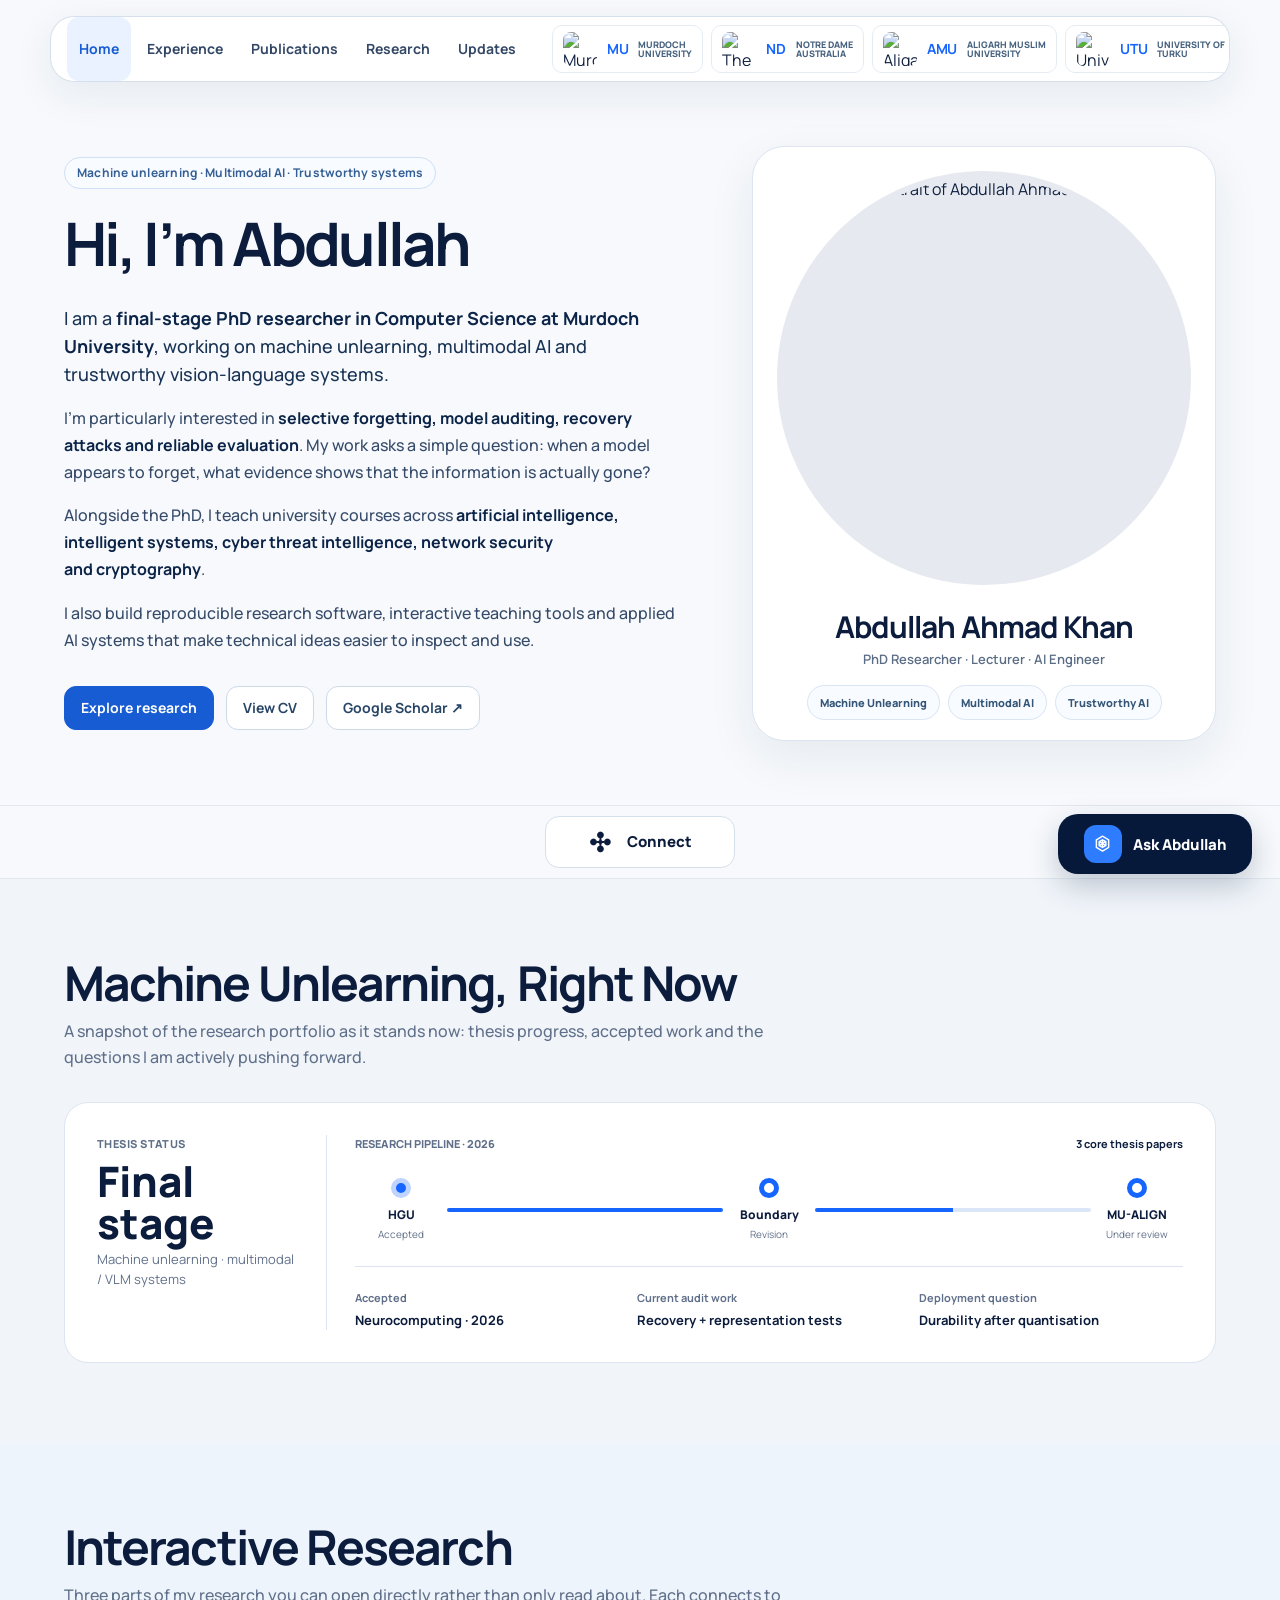
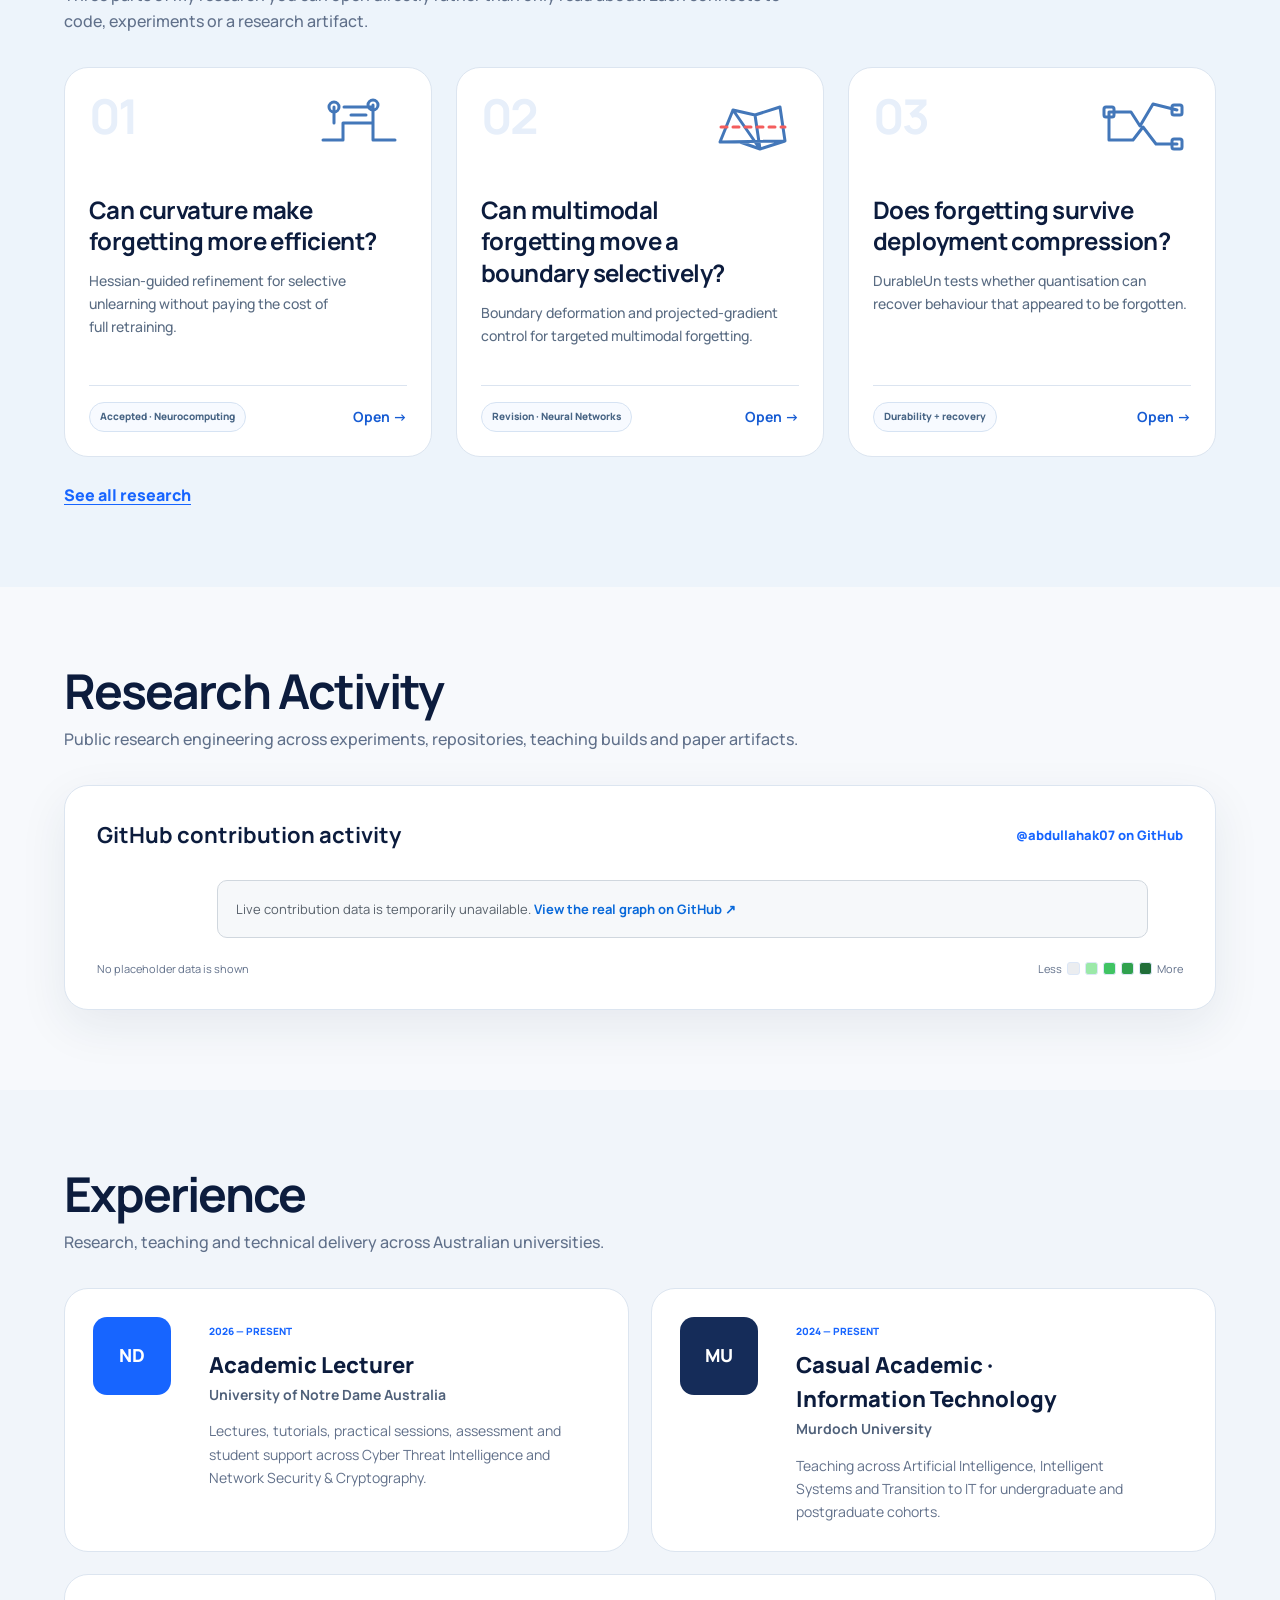
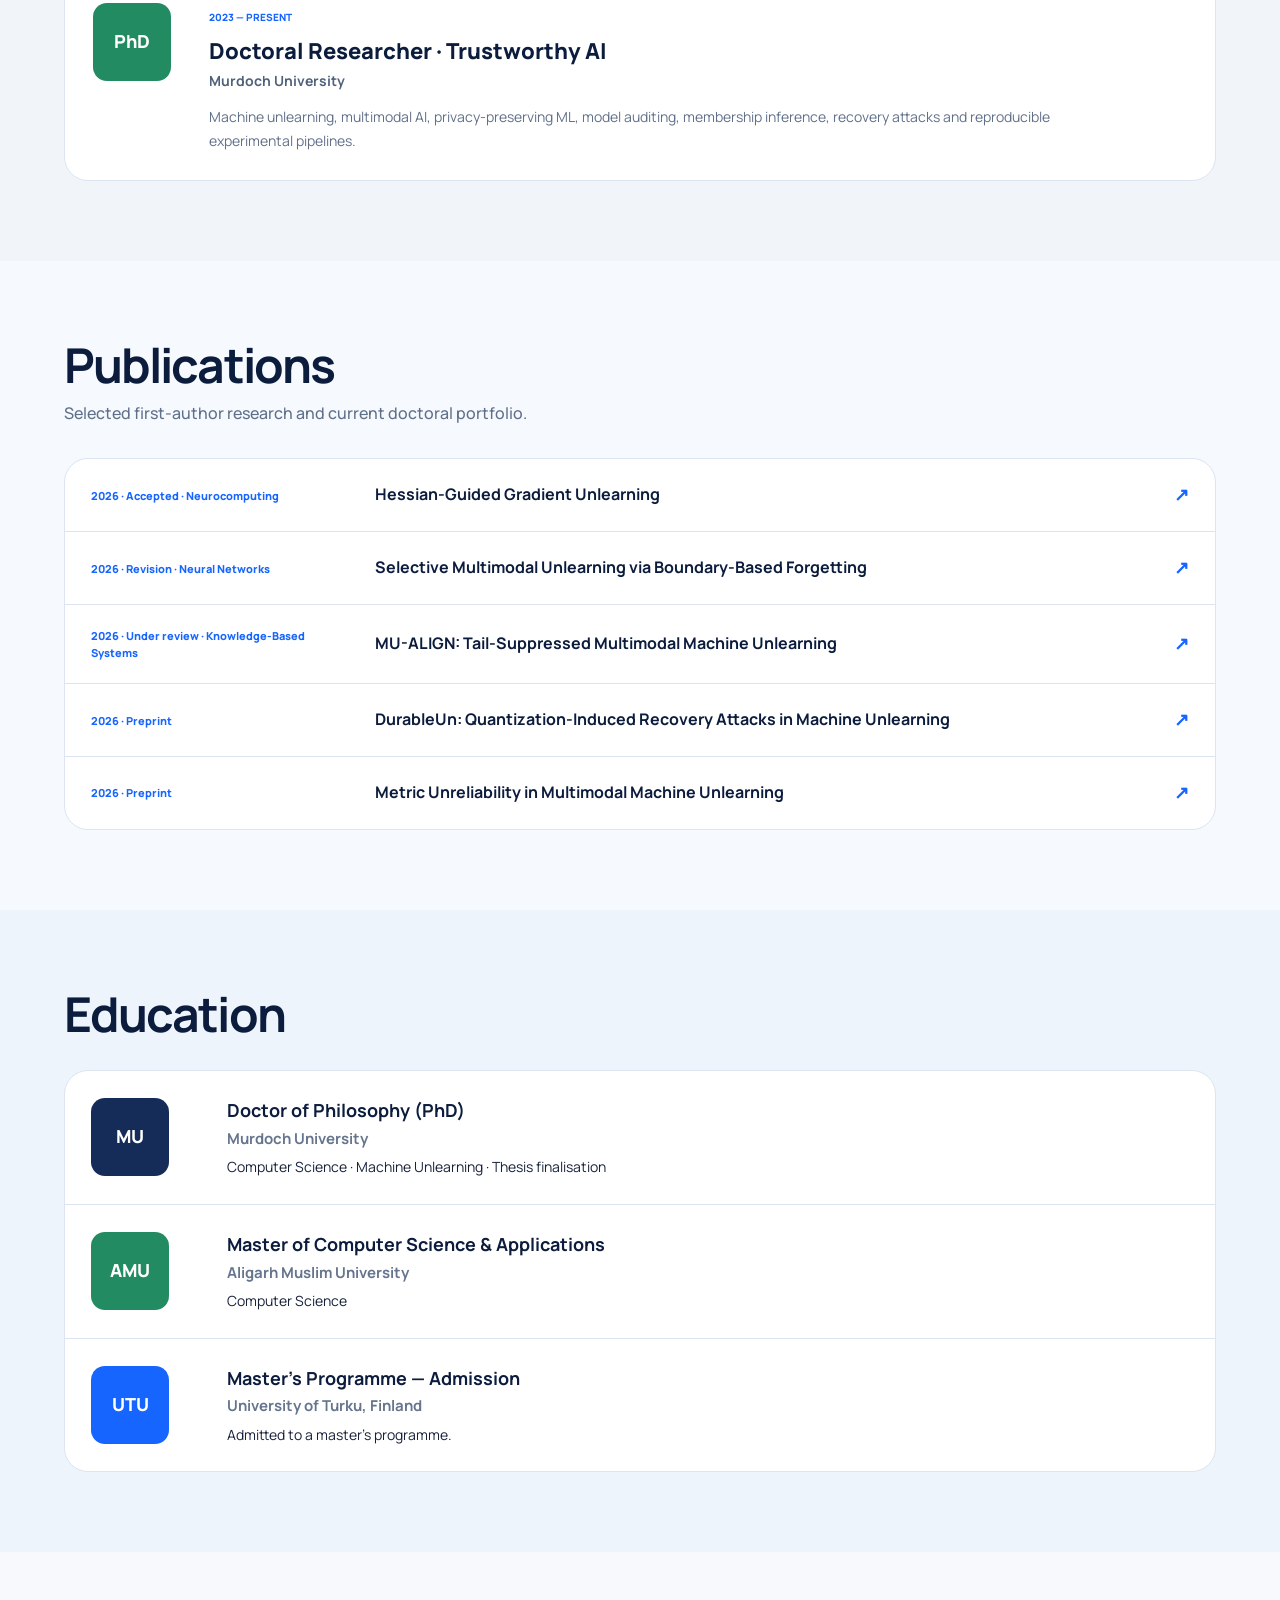
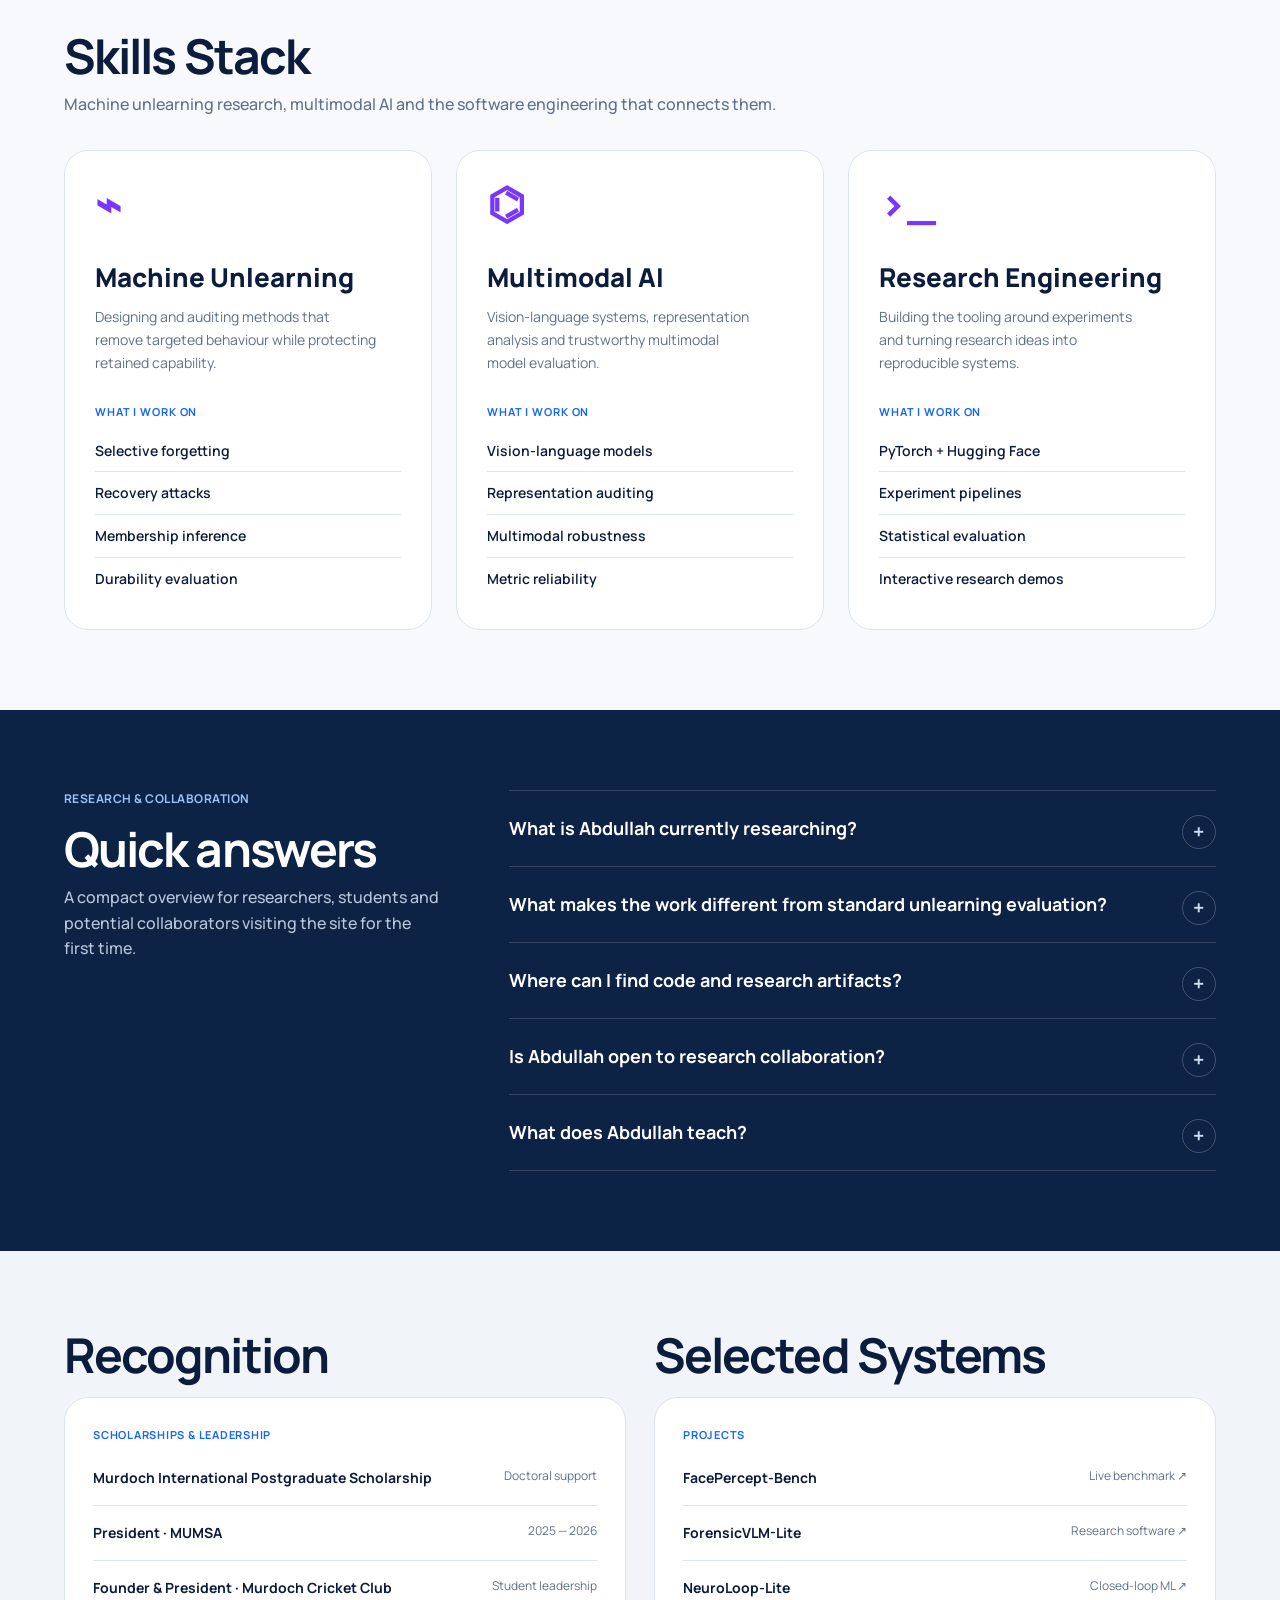
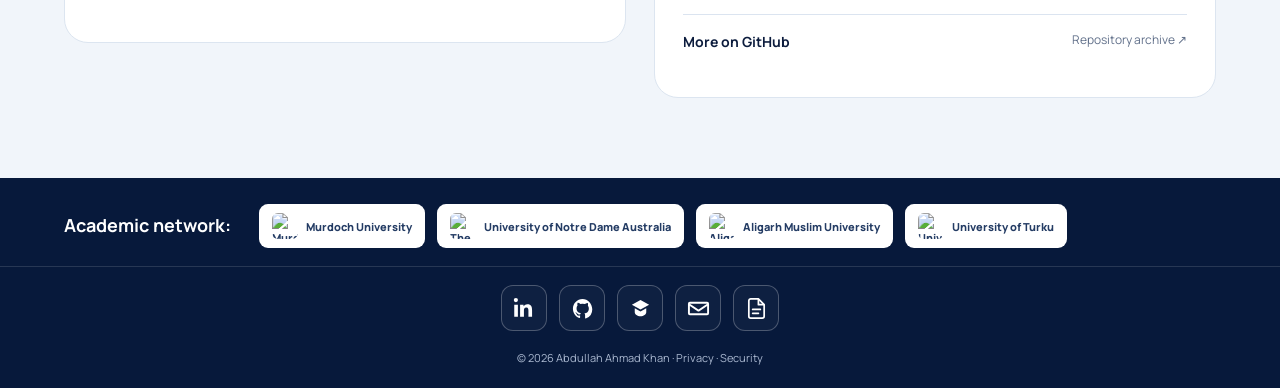
==== commit f0b10184: "Merge 62232bc00324de565bd9935e253ec88aface97d4 into ca5d8980c2af104f09b3aac037e0948d039dbaac" ====
--- a/index.html
+++ b/index.html
@@ -35,6 +35,7 @@
   <link rel="preconnect" href="https://fonts.gstatic.com" crossorigin />
   <link href="https://fonts.googleapis.com/css2?family=Manrope:wght@400;500;600;700;800&display=swap" rel="stylesheet" />
   <link rel="stylesheet" href="styles.css?v=30" />
+  <link rel="stylesheet" href="demo-design.css?v=1" />
 
   <script type="application/ld+json">
   {
@@ -120,14 +121,15 @@
     <section id="home" class="hero section-bg" data-section>
       <div class="content hero-grid">
         <div class="hero-copy">
+          <span class="hero-kicker">Machine unlearning · Multimodal AI · Trustworthy systems</span>
           <h1>Hi, I’m Abdullah</h1>
           <p>I am a <strong>final-stage PhD researcher in Computer Science at Murdoch University</strong>, working on machine unlearning, multimodal AI and trustworthy vision-language systems.</p>
           <p>I’m particularly interested in <strong>selective forgetting, model auditing, recovery attacks and reliable evaluation</strong>. My work asks a simple question: when a model appears to forget, what evidence shows that the information is actually gone?</p>
           <p>Alongside the PhD, I teach university courses across <strong>artificial intelligence, intelligent systems, cyber threat intelligence, network security and cryptography</strong>.</p>
           <p>I also build reproducible research software, interactive teaching tools and applied AI systems that make technical ideas easier to inspect and use.</p>
           <div class="hero-links">
-            <a href="#research">Explore research ↓</a>
-            <a href="/cv">View CV ↗</a>
+            <a class="hero-link-primary" href="#research">Explore research</a>
+            <a href="/cv">View CV</a>
             <a href="https://scholar.google.com/citations?user=CXdZEF0AAAAJ&hl=en" target="_blank" rel="me noopener">Google Scholar ↗</a>
           </div>
         </div>
@@ -280,6 +282,39 @@
       </div>
     </section>
 
+
+    <section id="faq" class="section demo-faq-section" data-section>
+      <div class="content demo-faq-grid">
+        <div class="section-heading demo-faq-intro">
+          <span class="demo-section-kicker">Research & collaboration</span>
+          <h2>Quick answers</h2>
+          <p>A compact overview for researchers, students and potential collaborators visiting the site for the first time.</p>
+        </div>
+        <div class="demo-faq-list">
+          <details>
+            <summary>What is Abdullah currently researching?</summary>
+            <p>Machine unlearning for multimodal and vision-language models, with a focus on reliable evaluation, residual knowledge, recovery attacks and selective forgetting.</p>
+          </details>
+          <details>
+            <summary>What makes the work different from standard unlearning evaluation?</summary>
+            <p>The research looks beyond output accuracy alone and asks whether apparently forgotten information can still be recovered, inferred or detected inside model representations.</p>
+          </details>
+          <details>
+            <summary>Where can I find code and research artifacts?</summary>
+            <p>The Interactive Research section links directly to public repositories, preprints and live research systems. The GitHub activity panel also reflects current public engineering work.</p>
+          </details>
+          <details>
+            <summary>Is Abdullah open to research collaboration?</summary>
+            <p>Yes. Relevant areas include trustworthy AI, multimodal learning, machine unlearning, model auditing and reproducible evaluation.</p>
+          </details>
+          <details>
+            <summary>What does Abdullah teach?</summary>
+            <p>Current teaching spans artificial intelligence, intelligent systems, cyber threat intelligence, network security and cryptography.</p>
+          </details>
+        </div>
+      </div>
+    </section>
+
     <section class="section recognition-section section-tint">
       <div class="content two-panel-grid">
         <div>
--- a/demo-design.css
+++ b/demo-design.css
@@ -0,0 +1,605 @@
+/* Isolated preview branch only: design-skill-demo.
+   Purpose: demonstrate a restrained design-system pass without touching production. */
+
+:root{
+  --demo-bg:#f7f9fc;
+  --demo-surface:#ffffff;
+  --demo-surface-soft:#eef4fb;
+  --demo-text:#10213f;
+  --demo-muted:#60708a;
+  --demo-line:#dce5f0;
+  --demo-blue:#175cd3;
+  --demo-blue-soft:#eaf2ff;
+  --demo-shadow:0 16px 48px rgba(24,47,82,.08);
+  --demo-shadow-hover:0 22px 56px rgba(24,47,82,.12);
+  --demo-radius:24px;
+  --demo-ease:cubic-bezier(.22,1,.36,1);
+}
+
+body{
+  background:var(--demo-bg);
+  color:var(--demo-text);
+}
+
+h1,h2,h3,h4,.section-heading h2{
+  text-wrap:balance;
+}
+
+p,.section-heading p{
+  text-wrap:pretty;
+}
+
+/* Floating desktop navigation: quieter and more editorial. */
+@media (min-width:961px){
+  .site-header{
+    top:16px;
+    width:min(1180px,calc(100% - 48px));
+    margin:0 auto 16px;
+    border:1px solid rgba(210,221,235,.9);
+    border-radius:24px;
+    background:rgba(255,255,255,.92);
+    box-shadow:0 12px 40px rgba(24,47,82,.08);
+    backdrop-filter:blur(18px);
+    -webkit-backdrop-filter:blur(18px);
+    overflow:hidden;
+  }
+
+  .nav-shell{
+    width:100%;
+    min-height:64px;
+    padding:0 16px;
+    gap:24px;
+  }
+
+  .main-nav{height:64px;gap:4px}
+  .main-nav a{
+    padding:0 12px;
+    border-radius:12px;
+    font-size:14px;
+    color:#334766;
+    transition:background-color .3s var(--demo-ease),color .3s var(--demo-ease),transform .3s var(--demo-ease);
+  }
+  .main-nav a::after{display:none}
+  .main-nav a:hover{
+    background:#f2f6fb;
+    color:var(--demo-text);
+    transform:translateY(-1px);
+  }
+  .main-nav a.active{
+    background:var(--demo-blue-soft);
+    color:var(--demo-blue);
+  }
+
+  .institution-strip{gap:8px}
+  .institution{
+    min-height:44px;
+    padding:4px 8px;
+    border:1px solid #e5ebf3;
+    box-shadow:none;
+  }
+}
+
+/* Hero */
+.hero{
+  padding:64px 0;
+  background:var(--demo-bg);
+}
+
+.hero-grid{
+  grid-template-columns:minmax(0,1.05fr) minmax(360px,.78fr);
+  gap:64px;
+}
+
+.hero-copy{
+  max-width:760px;
+}
+
+.hero-kicker{
+  display:inline-flex;
+  align-items:center;
+  min-height:32px;
+  margin-bottom:24px;
+  padding:0 12px;
+  border:1px solid #cfe0f7;
+  border-radius:999px;
+  background:#f8fbff;
+  color:#345f96;
+  font-size:12px;
+  font-weight:700;
+  letter-spacing:.02em;
+}
+
+.hero-copy h1{
+  max-width:680px;
+  margin:0 0 32px;
+  font-size:60px;
+  line-height:1;
+  font-weight:700;
+  letter-spacing:-.045em;
+  color:#0c1c3d;
+}
+
+.hero-copy p{
+  max-width:680px;
+  margin-bottom:16px;
+  color:#354a69;
+  font-size:16px;
+  line-height:1.7;
+  font-weight:500;
+}
+
+.hero-copy p:first-of-type{
+  color:#193354;
+  font-size:18px;
+  line-height:1.55;
+}
+
+.hero-copy strong{
+  color:#0c2448;
+  font-weight:700;
+}
+
+.hero-links{
+  gap:12px;
+  margin-top:32px;
+}
+
+.hero-links a{
+  display:inline-flex;
+  align-items:center;
+  justify-content:center;
+  min-height:44px;
+  padding:0 16px;
+  border:1px solid #ccd9e9;
+  border-radius:12px;
+  background:#fff;
+  color:#284566;
+  font-size:14px;
+  font-weight:700;
+  transition:transform .3s var(--demo-ease),box-shadow .3s var(--demo-ease),background-color .3s var(--demo-ease),border-color .3s var(--demo-ease);
+}
+
+.hero-links a:hover{
+  transform:translateY(-2px);
+  border-color:#aebfd4;
+  box-shadow:0 10px 26px rgba(24,47,82,.09);
+}
+
+.hero-links a:active{transform:scale(.98)}
+
+.hero-links .hero-link-primary{
+  border-color:var(--demo-blue);
+  background:var(--demo-blue);
+  color:#fff;
+}
+
+.hero-links .hero-link-primary:hover{
+  border-color:#124ead;
+  background:#124ead;
+}
+
+.hero-profile{
+  max-width:480px;
+  padding:24px 24px 20px;
+  border:1px solid var(--demo-line);
+  border-radius:32px;
+  background:#fff;
+  box-shadow:var(--demo-shadow);
+}
+
+.portrait-circle{
+  width:min(100%,420px)!important;
+  border:0!important;
+  background:#edf1f6!important;
+}
+
+.hero-profile h2{
+  margin:24px 0 4px;
+  font-size:30px;
+  line-height:1.2;
+  font-weight:700;
+}
+
+.hero-profile>p{
+  color:#5b6d85;
+  font-size:13px;
+  font-weight:600;
+}
+
+.profile-badges{
+  gap:8px;
+  margin-top:16px;
+}
+
+.profile-badges span{
+  padding:8px 12px;
+  border:1px solid #dae5f2;
+  background:#f8fbff;
+  box-shadow:none;
+  color:#355677;
+}
+
+/* Section rhythm and hierarchy */
+.section{
+  padding:80px 0;
+}
+
+.section-heading{
+  max-width:900px;
+  margin-bottom:32px;
+}
+
+.section-heading h2{
+  font-size:48px;
+  line-height:1;
+  font-weight:700;
+  letter-spacing:-.04em;
+}
+
+.section-heading p{
+  max-width:760px;
+  margin-top:12px;
+  color:var(--demo-muted);
+  font-size:16px;
+  line-height:1.6;
+}
+
+.section-tint{background:#f1f5fa}
+.section-blue{background:#edf4fb}
+.activity-section{background:#f7f9fc}
+
+/* Remove the half-and-half visual stripe. */
+.connect-divider{
+  min-height:80px;
+  height:auto;
+  border-top:1px solid #e1e8f0;
+  border-bottom:1px solid #e1e8f0;
+  background:#f7f9fc;
+}
+
+.connect-divider button{
+  min-width:190px;
+  min-height:52px;
+  border:1px solid #d6e0eb;
+  border-radius:14px;
+  box-shadow:none;
+  font-size:15px;
+  transition:transform .3s var(--demo-ease),box-shadow .3s var(--demo-ease);
+}
+
+.connect-divider button:hover{
+  transform:translateY(-2px);
+  box-shadow:0 10px 28px rgba(24,47,82,.08);
+}
+
+/* Shared surfaces */
+.status-card,.activity-card,.education-card,.publication-card,.white-panel{
+  border:1px solid var(--demo-line);
+  border-radius:24px;
+  box-shadow:none;
+}
+
+.status-card{
+  padding:32px;
+}
+
+.research-cards{
+  gap:24px;
+}
+
+.research-card{
+  min-height:390px;
+  padding:24px;
+  border:1px solid var(--demo-line);
+  border-radius:24px;
+  box-shadow:none;
+  transition:transform .5s var(--demo-ease),box-shadow .5s var(--demo-ease),border-color .3s var(--demo-ease);
+}
+
+.research-card:hover{
+  transform:translateY(-6px);
+  border-color:#b9cbe0;
+  box-shadow:var(--demo-shadow-hover);
+}
+
+.research-card:active{transform:scale(.99)}
+
+.card-number{
+  color:#e7effa;
+  -webkit-text-stroke:0;
+  font-size:48px;
+  font-weight:700;
+}
+
+.research-card svg{
+  width:96px;
+  height:70px;
+  stroke:#4377b9;
+  stroke-width:3;
+}
+
+.research-card h3{
+  margin:32px 0 12px;
+  font-size:24px;
+  line-height:1.32;
+  font-weight:700;
+}
+
+.research-card>p{
+  color:#5a6c83;
+  font-size:14px;
+  line-height:1.65;
+}
+
+.card-foot{
+  padding-top:16px;
+}
+
+.card-foot span{
+  border:1px solid #d6e3f3;
+  background:#f7faff;
+  color:#486585;
+}
+
+.card-foot b{
+  color:var(--demo-blue);
+}
+
+.activity-card{
+  padding:32px;
+  box-shadow:var(--demo-shadow);
+}
+
+.info-card,.skill-card{
+  border:1px solid var(--demo-line);
+  border-radius:24px;
+  box-shadow:none;
+  transition:border-color .3s var(--demo-ease),transform .5s var(--demo-ease),box-shadow .5s var(--demo-ease);
+}
+
+.info-card:hover,.skill-card:hover{
+  transform:translateY(-3px);
+  border-color:#c3d2e3;
+  box-shadow:0 14px 36px rgba(24,47,82,.07);
+}
+
+.publication-card a{
+  transition:background-color .3s var(--demo-ease),transform .3s var(--demo-ease);
+}
+
+.publication-card a:hover{
+  background:#f8fbff;
+}
+
+.list-row{
+  transition:background-color .3s var(--demo-ease);
+}
+
+/* FAQ demo */
+.demo-faq-section{
+  background:#0d2346;
+  color:#fff;
+}
+
+.demo-faq-grid{
+  display:grid;
+  grid-template-columns:minmax(260px,.7fr) minmax(0,1.3fr);
+  gap:64px;
+  align-items:start;
+}
+
+.demo-faq-intro{
+  position:sticky;
+  top:112px;
+}
+
+.demo-section-kicker{
+  display:block;
+  margin-bottom:16px;
+  color:#9fc2f4;
+  font-size:12px;
+  font-weight:700;
+  letter-spacing:.04em;
+  text-transform:uppercase;
+}
+
+.demo-faq-section .section-heading h2{
+  color:#fff;
+}
+
+.demo-faq-section .section-heading p{
+  color:#b8c7dc;
+}
+
+.demo-faq-list{
+  border-top:1px solid rgba(255,255,255,.16);
+}
+
+.demo-faq-list details{
+  border-bottom:1px solid rgba(255,255,255,.16);
+}
+
+.demo-faq-list summary{
+  position:relative;
+  padding:24px 48px 24px 0;
+  cursor:pointer;
+  list-style:none;
+  color:#fff;
+  font-size:18px;
+  line-height:1.5;
+  font-weight:700;
+}
+
+.demo-faq-list summary::-webkit-details-marker{display:none}
+
+.demo-faq-list summary::after{
+  content:"+";
+  position:absolute;
+  right:0;
+  top:24px;
+  width:32px;
+  height:32px;
+  display:grid;
+  place-items:center;
+  border:1px solid rgba(255,255,255,.22);
+  border-radius:50%;
+  color:#cfe0f5;
+  font-size:20px;
+  line-height:1;
+  transition:transform .5s var(--demo-ease),background-color .3s var(--demo-ease);
+}
+
+.demo-faq-list details[open] summary::after{
+  transform:rotate(45deg);
+  background:rgba(255,255,255,.08);
+}
+
+.demo-faq-list details p{
+  max-width:760px;
+  margin:0;
+  padding:0 48px 24px 0;
+  color:#b8c7dc;
+  font-size:15px;
+  line-height:1.7;
+}
+
+/* Strong keyboard states */
+.research-card:focus-visible,
+.hero-links a:focus-visible,
+.demo-faq-list summary:focus-visible,
+.publication-card a:focus-visible{
+  outline:3px solid rgba(48,123,255,.35);
+  outline-offset:4px;
+}
+
+/* Mobile preview */
+@media (max-width:960px){
+  .hero{
+    padding:40px 0 48px!important;
+  }
+
+  .hero-grid{
+    gap:32px!important;
+  }
+
+  .hero-kicker{
+    margin-bottom:16px;
+    font-size:11px;
+  }
+
+  .hero-copy h1{
+    margin-bottom:24px!important;
+    font-size:48px!important;
+    line-height:1!important;
+  }
+
+  .hero-copy p,
+  .hero-copy p:first-of-type{
+    font-size:16px!important;
+    line-height:1.65!important;
+  }
+
+  .hero-links{
+    display:grid!important;
+    grid-template-columns:1fr 1fr;
+    gap:8px!important;
+  }
+
+  .hero-links a{
+    min-height:46px;
+    padding:0 12px;
+    text-align:center;
+  }
+
+  .hero-links a:last-child{
+    grid-column:1/-1;
+  }
+
+  .hero-profile{
+    max-width:380px!important;
+    padding:16px 16px 20px;
+    border-radius:24px;
+  }
+
+  .portrait-circle{
+    width:min(72vw,310px)!important;
+  }
+
+  .section{
+    padding:56px 0!important;
+  }
+
+  .section-heading h2{
+    font-size:36px!important;
+  }
+
+  .research-card{
+    min-height:0!important;
+    padding:24px!important;
+  }
+
+  .demo-faq-grid{
+    grid-template-columns:1fr;
+    gap:24px;
+  }
+
+  .demo-faq-intro{
+    position:static;
+  }
+
+  .demo-faq-list summary{
+    padding:20px 44px 20px 0;
+    font-size:16px;
+  }
+
+  .demo-faq-list summary::after{
+    top:16px;
+  }
+
+  .demo-faq-list details p{
+    padding:0 36px 20px 0;
+    font-size:14px;
+  }
+}
+
+@media (max-width:480px){
+  .hero-copy h1{
+    font-size:40px!important;
+  }
+
+  .hero-links{
+    grid-template-columns:1fr;
+  }
+
+  .hero-links a:last-child{
+    grid-column:auto;
+  }
+
+  .hero-profile{
+    width:100%!important;
+  }
+
+  .section-heading h2{
+    font-size:30px!important;
+  }
+}
+
+@media (hover:none){
+  .research-card:hover,
+  .info-card:hover,
+  .skill-card:hover,
+  .hero-links a:hover{
+    transform:none;
+  }
+}
+
+@media (prefers-reduced-motion:reduce){
+  .research-card,
+  .info-card,
+  .skill-card,
+  .hero-links a,
+  .demo-faq-list summary::after,
+  .main-nav a{
+    transition:none!important;
+  }
+}
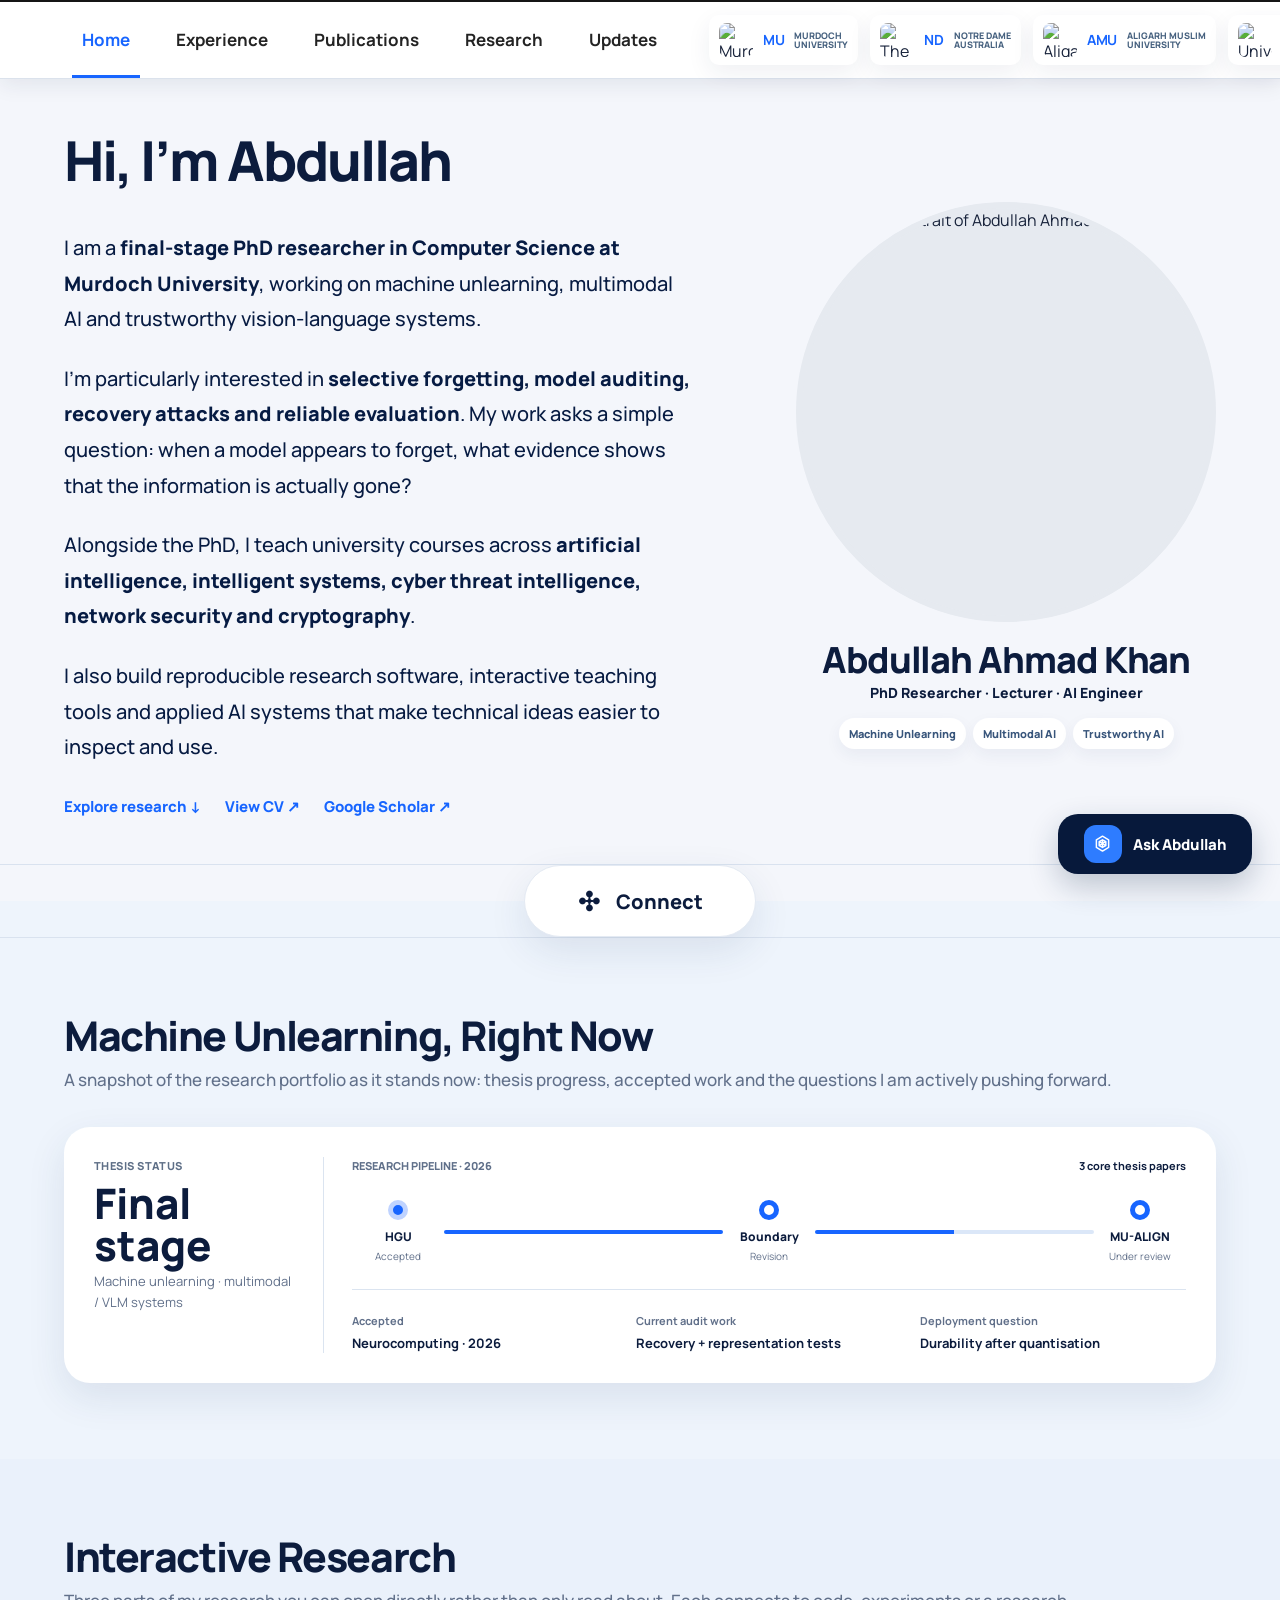
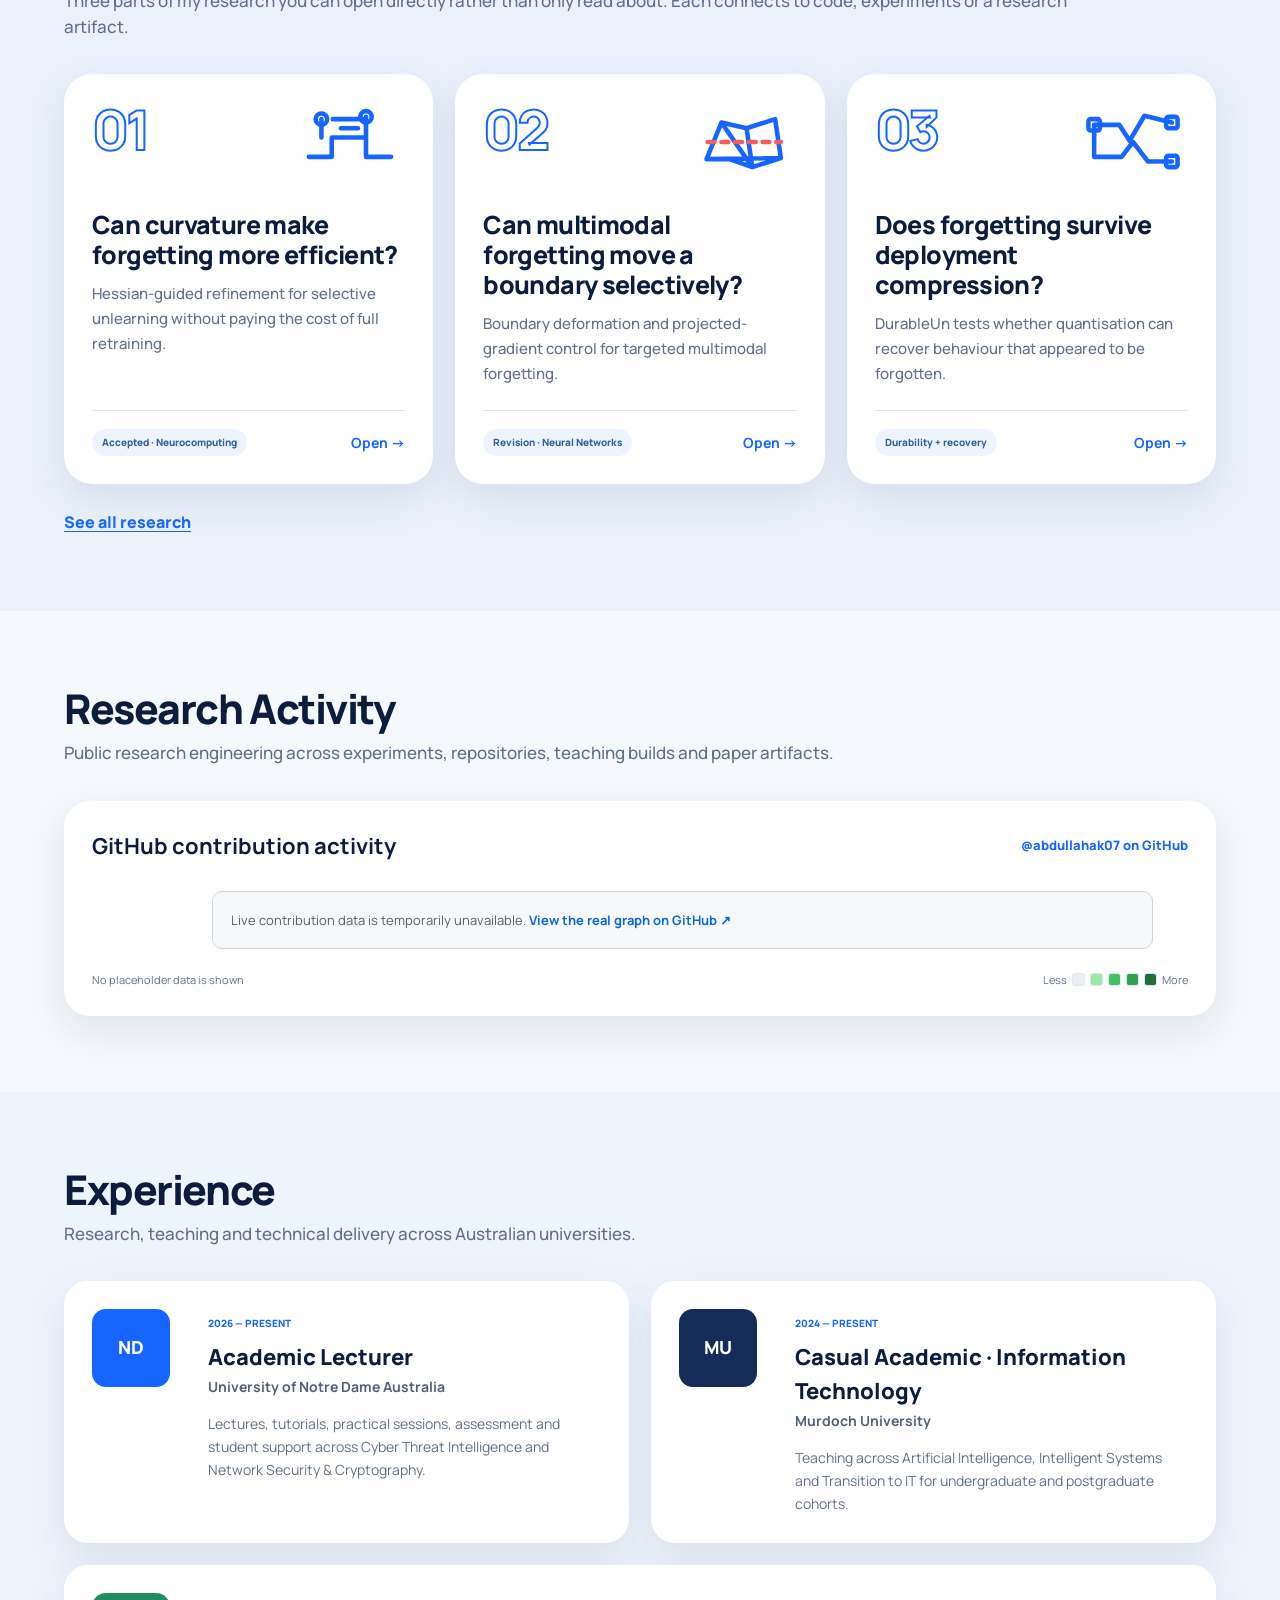
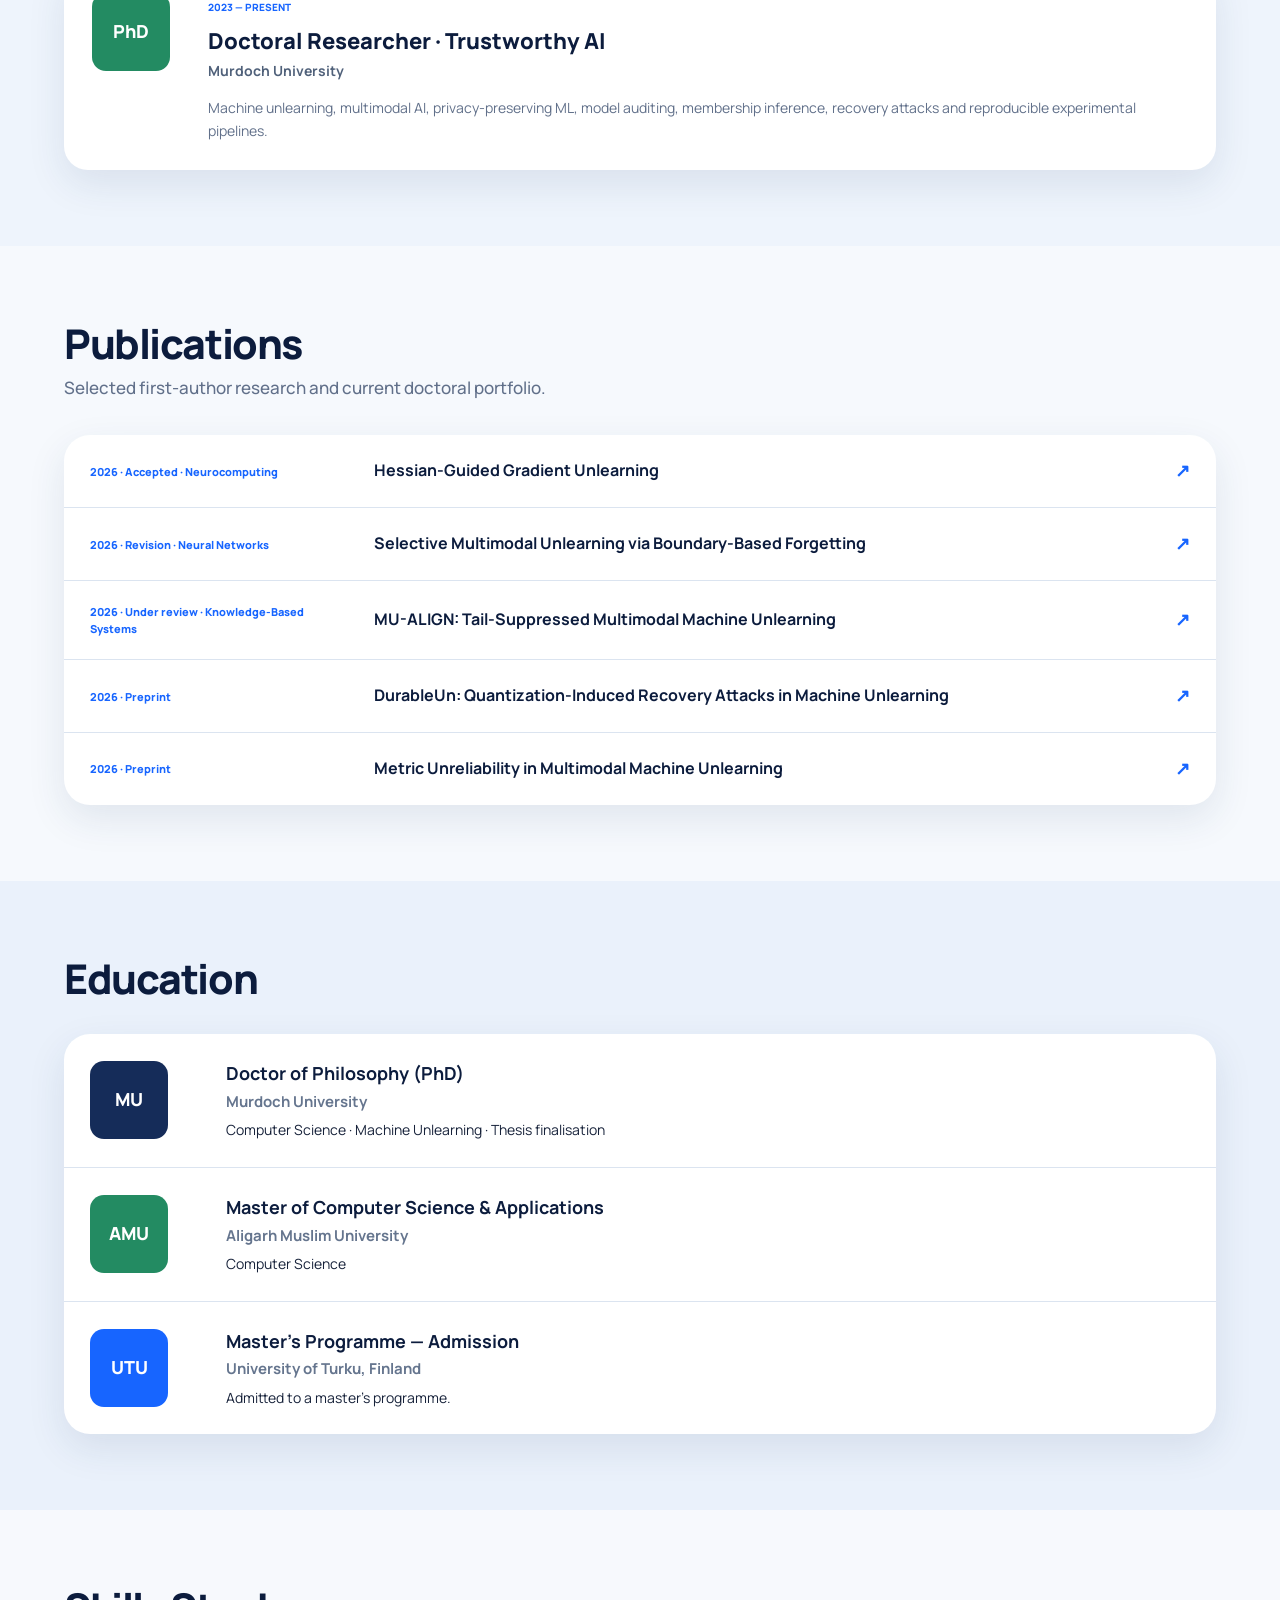
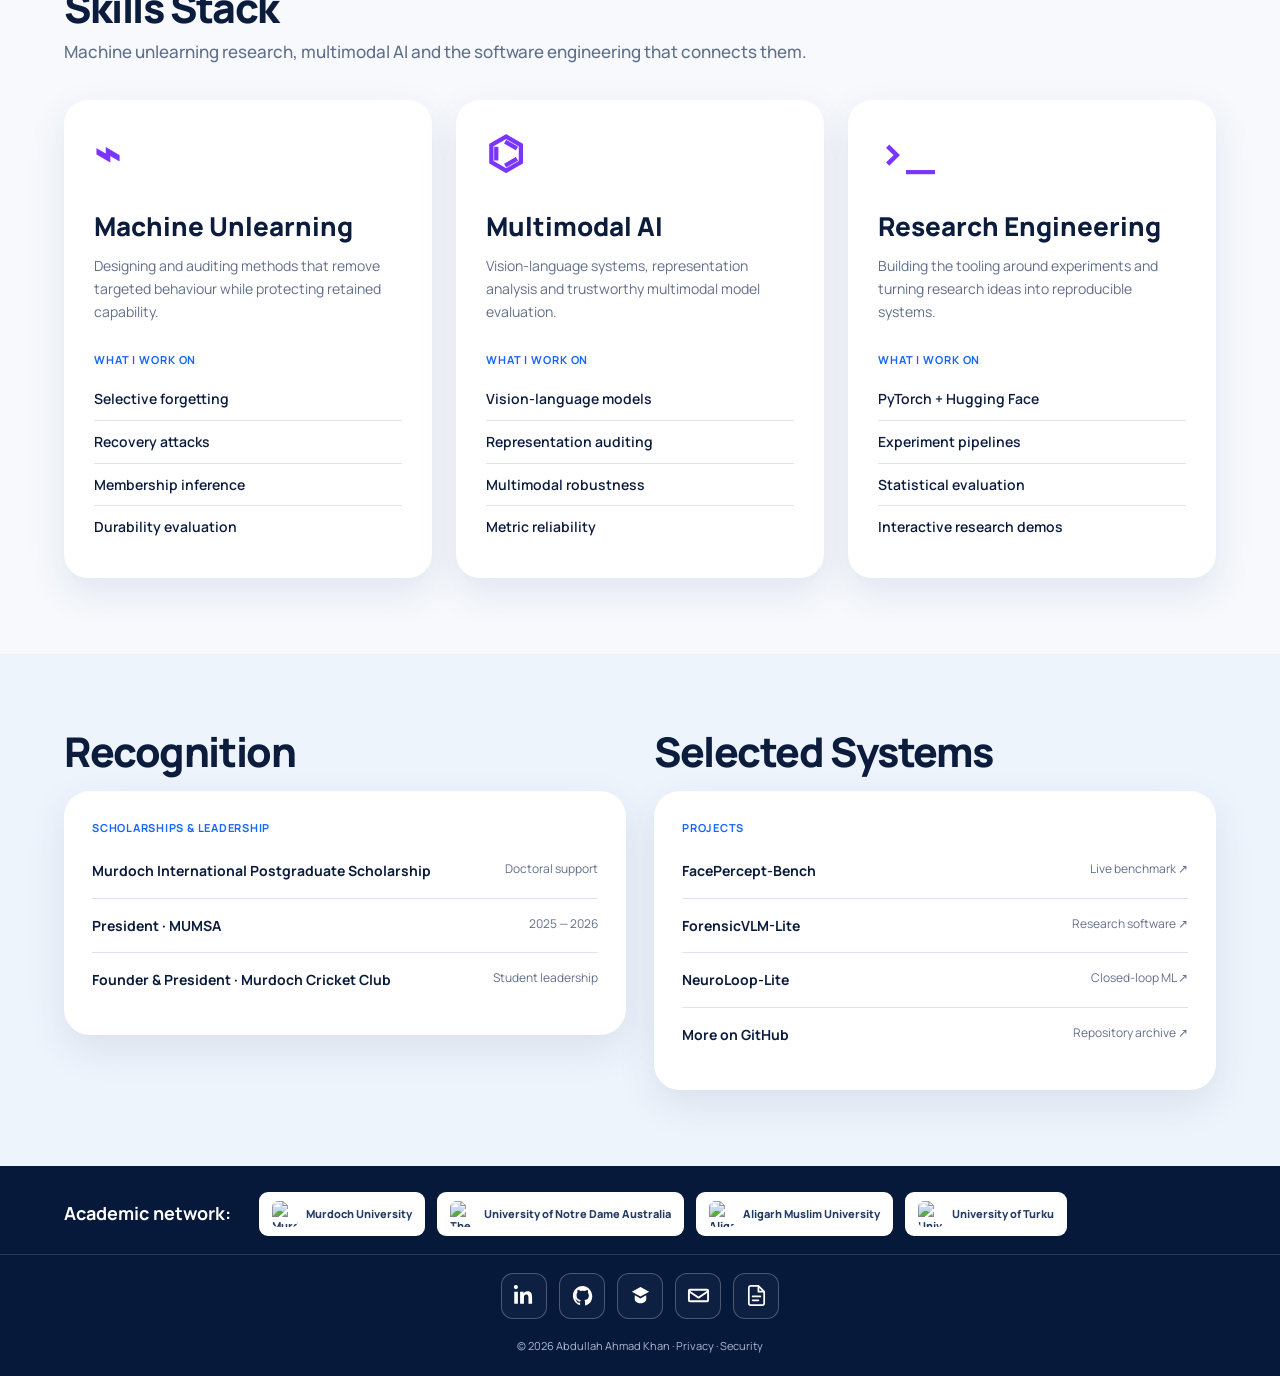
==== commit 75470dd2: "Add Gridinsoft domain ownership verification meta tag" ====
--- a/index.html
+++ b/index.html
@@ -1,6 +1,7 @@
 <!doctype html>
 <html lang="en-AU">
 <head>
+  <meta name="gridinsoft-key" content="rnriwmdloyqmdaukikmav3v42qvcmf5smh3a63mcpixergigm3g6236ch9t7pasj" />
   <meta charset="utf-8" />
   <meta name="viewport" content="width=device-width, initial-scale=1" />
   <meta name="theme-color" content="#f3f6fb" />
@@ -35,7 +36,6 @@
   <link rel="preconnect" href="https://fonts.gstatic.com" crossorigin />
   <link href="https://fonts.googleapis.com/css2?family=Manrope:wght@400;500;600;700;800&display=swap" rel="stylesheet" />
   <link rel="stylesheet" href="styles.css?v=30" />
-  <link rel="stylesheet" href="demo-design.css?v=1" />
 
   <script type="application/ld+json">
   {
@@ -121,15 +121,14 @@
     <section id="home" class="hero section-bg" data-section>
       <div class="content hero-grid">
         <div class="hero-copy">
-          <span class="hero-kicker">Machine unlearning · Multimodal AI · Trustworthy systems</span>
           <h1>Hi, I’m Abdullah</h1>
           <p>I am a <strong>final-stage PhD researcher in Computer Science at Murdoch University</strong>, working on machine unlearning, multimodal AI and trustworthy vision-language systems.</p>
           <p>I’m particularly interested in <strong>selective forgetting, model auditing, recovery attacks and reliable evaluation</strong>. My work asks a simple question: when a model appears to forget, what evidence shows that the information is actually gone?</p>
           <p>Alongside the PhD, I teach university courses across <strong>artificial intelligence, intelligent systems, cyber threat intelligence, network security and cryptography</strong>.</p>
           <p>I also build reproducible research software, interactive teaching tools and applied AI systems that make technical ideas easier to inspect and use.</p>
           <div class="hero-links">
-            <a class="hero-link-primary" href="#research">Explore research</a>
-            <a href="/cv">View CV</a>
+            <a href="#research">Explore research ↓</a>
+            <a href="/cv">View CV ↗</a>
             <a href="https://scholar.google.com/citations?user=CXdZEF0AAAAJ&hl=en" target="_blank" rel="me noopener">Google Scholar ↗</a>
           </div>
         </div>
@@ -282,39 +281,6 @@
       </div>
     </section>
 
-
-    <section id="faq" class="section demo-faq-section" data-section>
-      <div class="content demo-faq-grid">
-        <div class="section-heading demo-faq-intro">
-          <span class="demo-section-kicker">Research & collaboration</span>
-          <h2>Quick answers</h2>
-          <p>A compact overview for researchers, students and potential collaborators visiting the site for the first time.</p>
-        </div>
-        <div class="demo-faq-list">
-          <details>
-            <summary>What is Abdullah currently researching?</summary>
-            <p>Machine unlearning for multimodal and vision-language models, with a focus on reliable evaluation, residual knowledge, recovery attacks and selective forgetting.</p>
-          </details>
-          <details>
-            <summary>What makes the work different from standard unlearning evaluation?</summary>
-            <p>The research looks beyond output accuracy alone and asks whether apparently forgotten information can still be recovered, inferred or detected inside model representations.</p>
-          </details>
-          <details>
-            <summary>Where can I find code and research artifacts?</summary>
-            <p>The Interactive Research section links directly to public repositories, preprints and live research systems. The GitHub activity panel also reflects current public engineering work.</p>
-          </details>
-          <details>
-            <summary>Is Abdullah open to research collaboration?</summary>
-            <p>Yes. Relevant areas include trustworthy AI, multimodal learning, machine unlearning, model auditing and reproducible evaluation.</p>
-          </details>
-          <details>
-            <summary>What does Abdullah teach?</summary>
-            <p>Current teaching spans artificial intelligence, intelligent systems, cyber threat intelligence, network security and cryptography.</p>
-          </details>
-        </div>
-      </div>
-    </section>
-
     <section class="section recognition-section section-tint">
       <div class="content two-panel-grid">
         <div>
